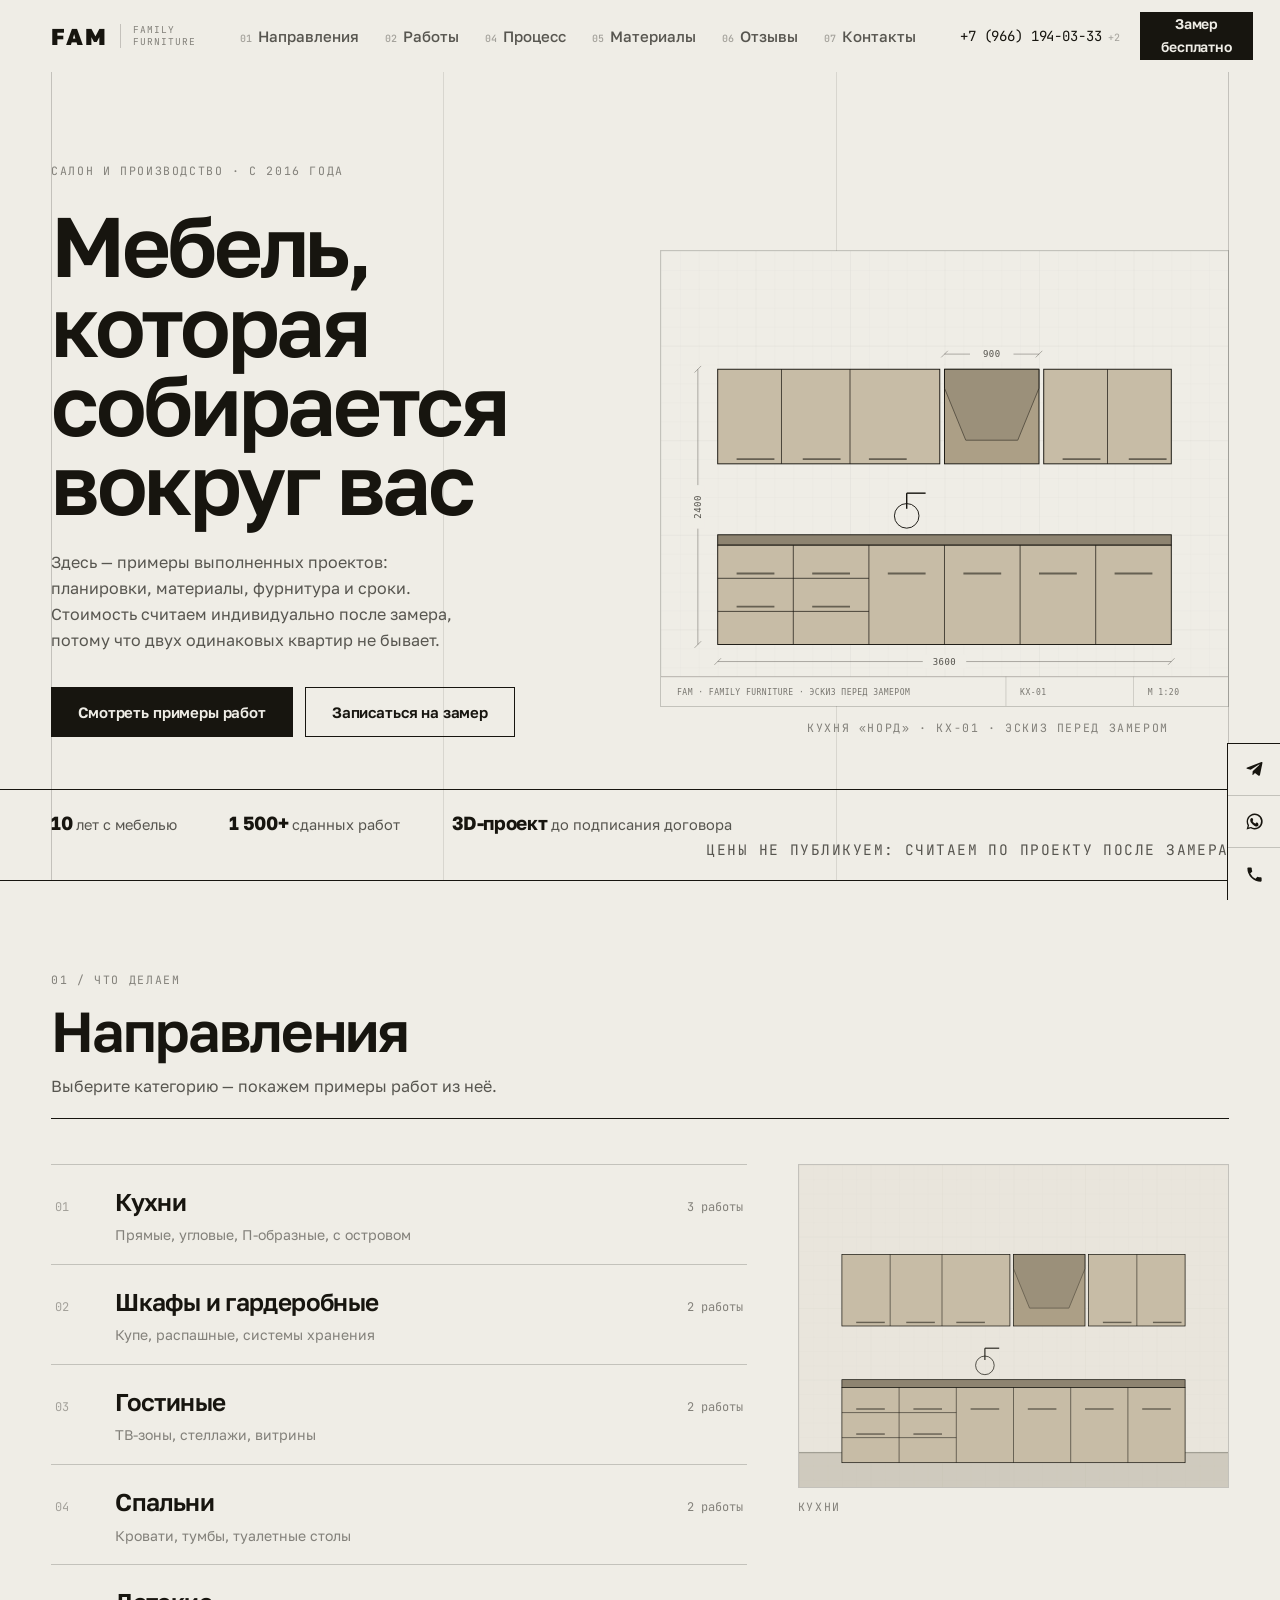
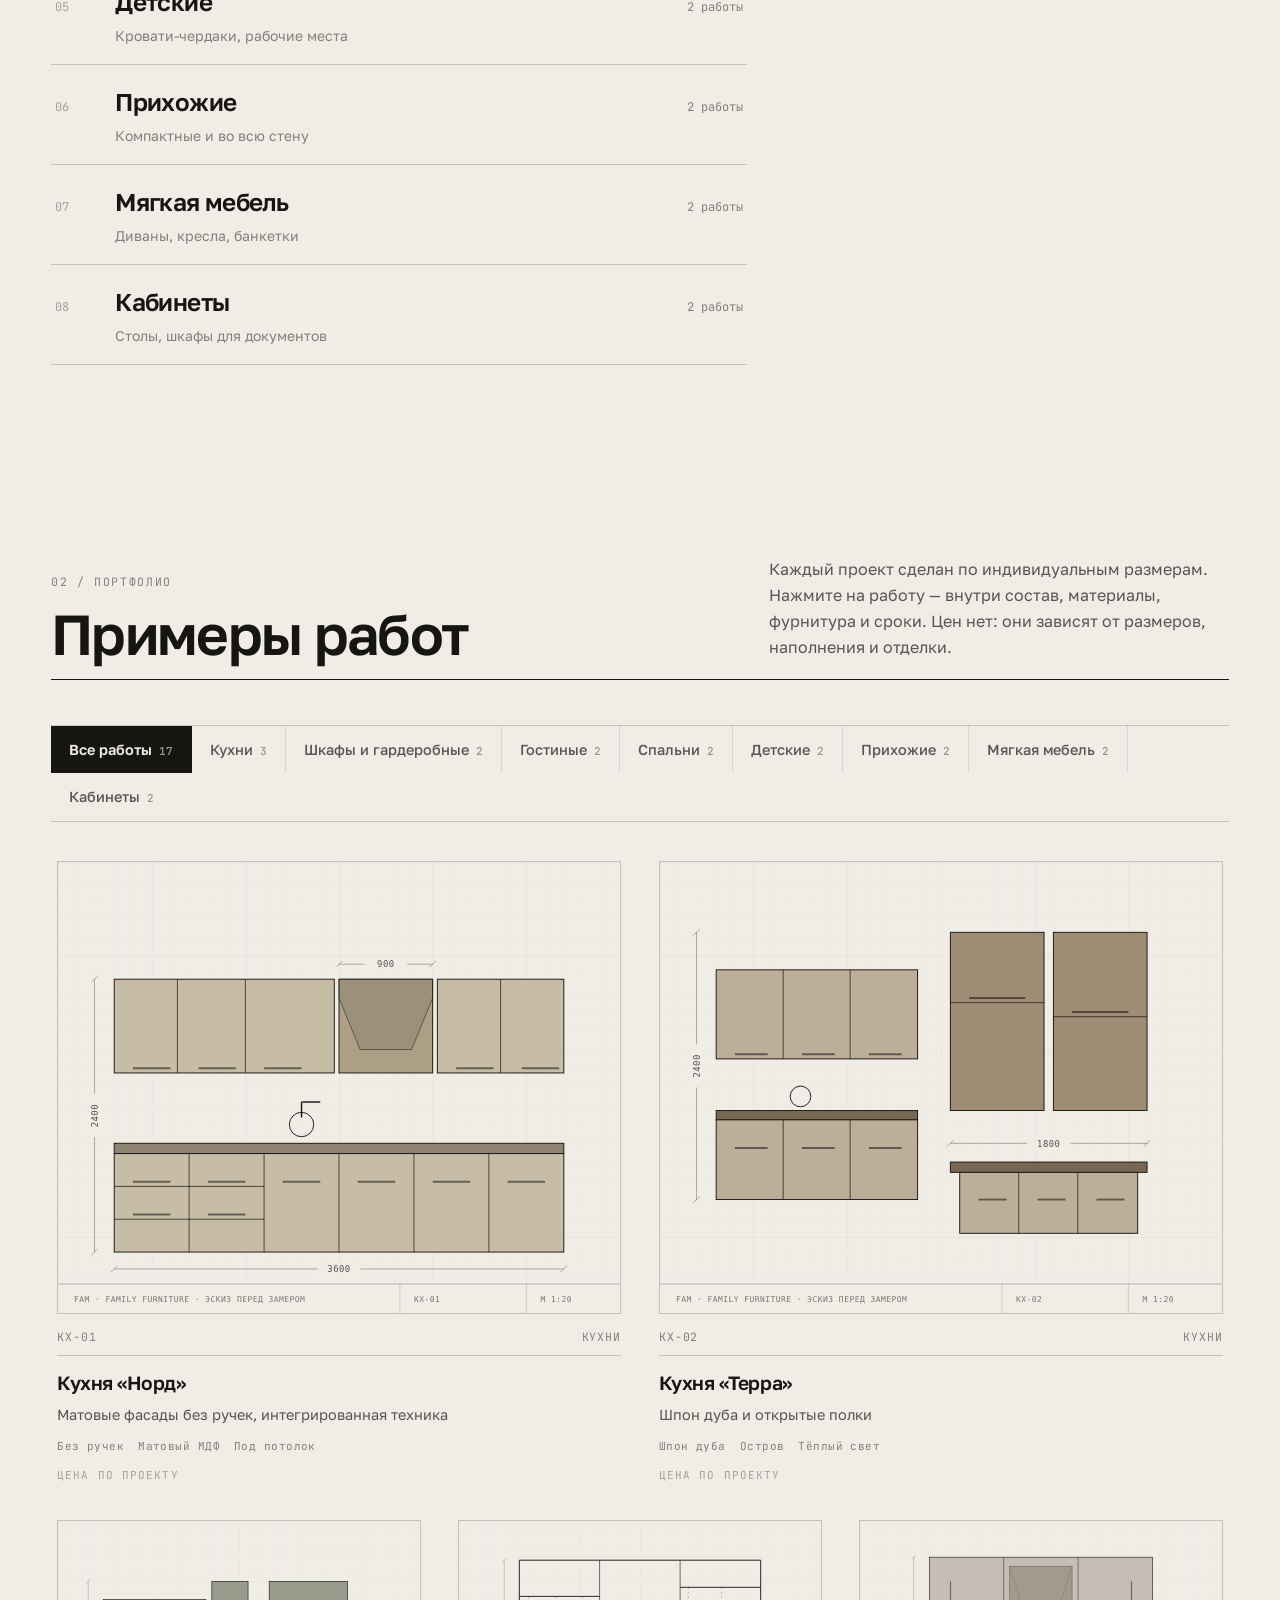
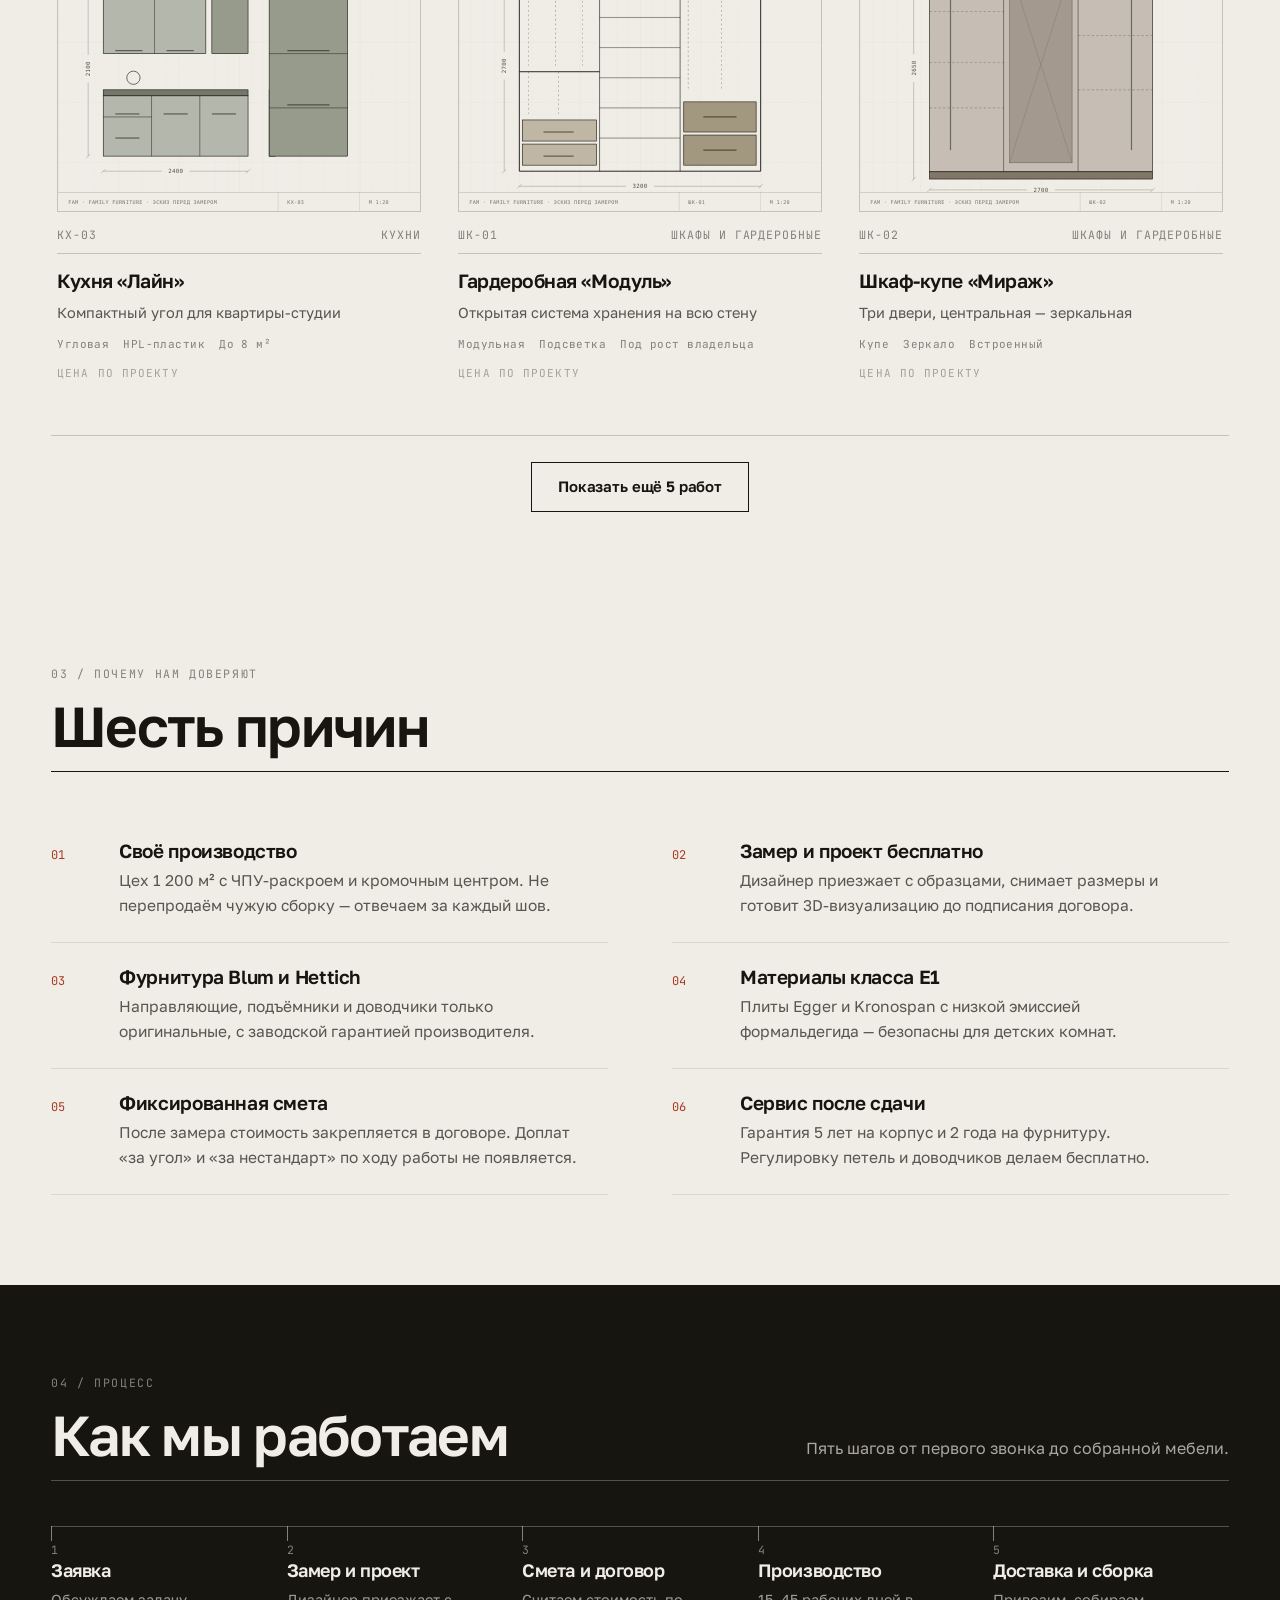
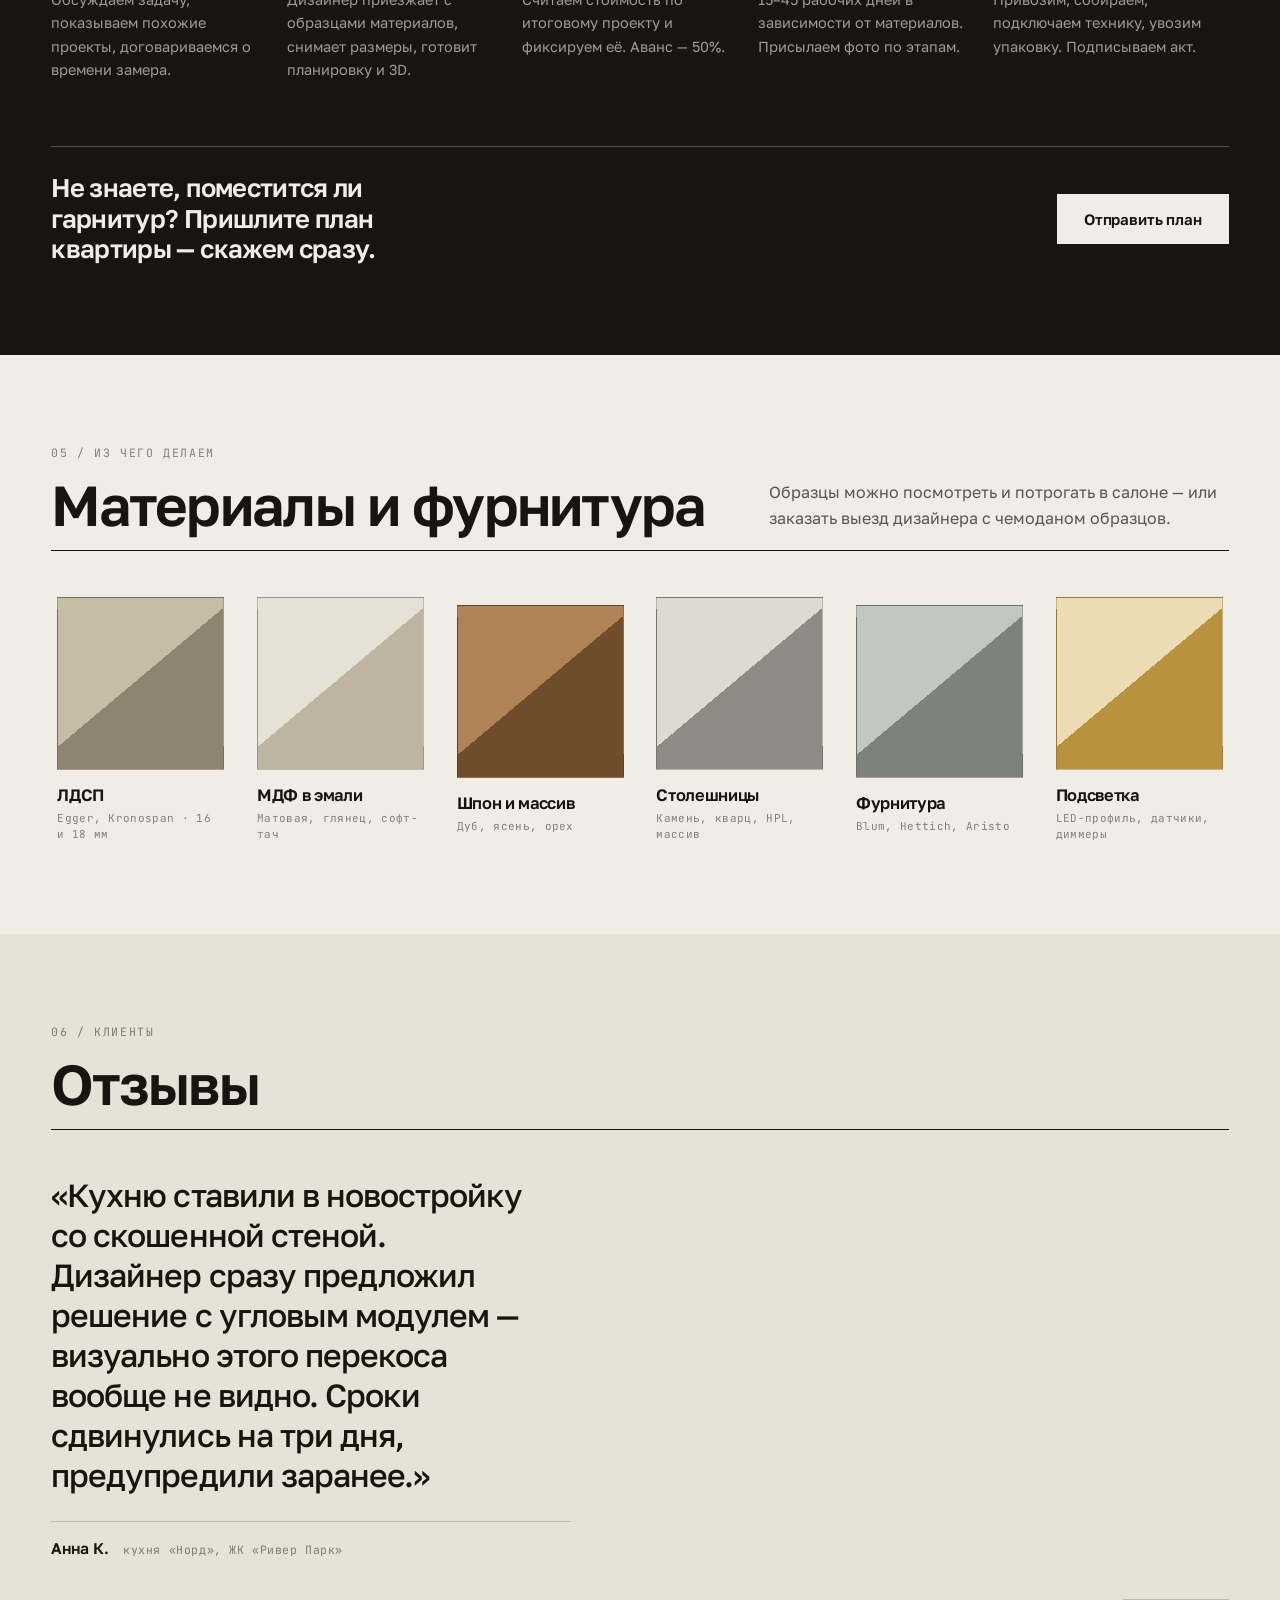
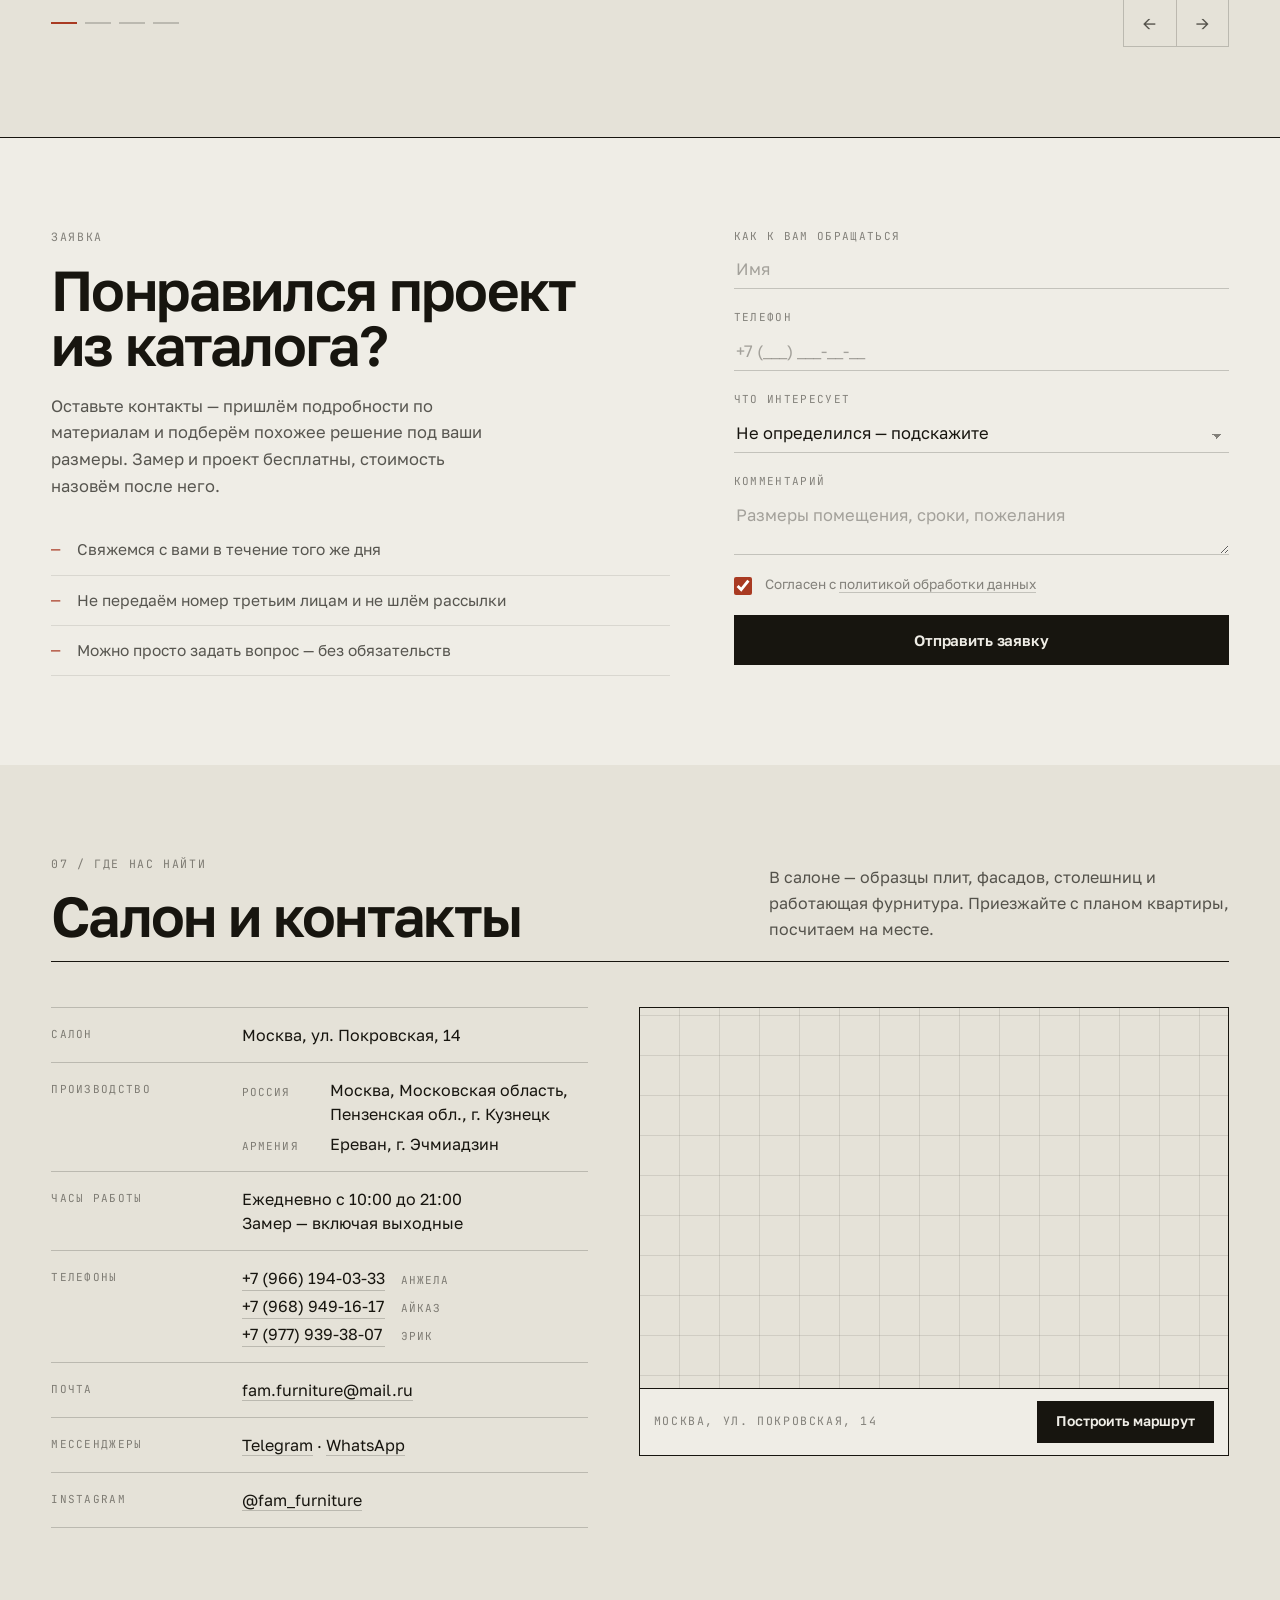
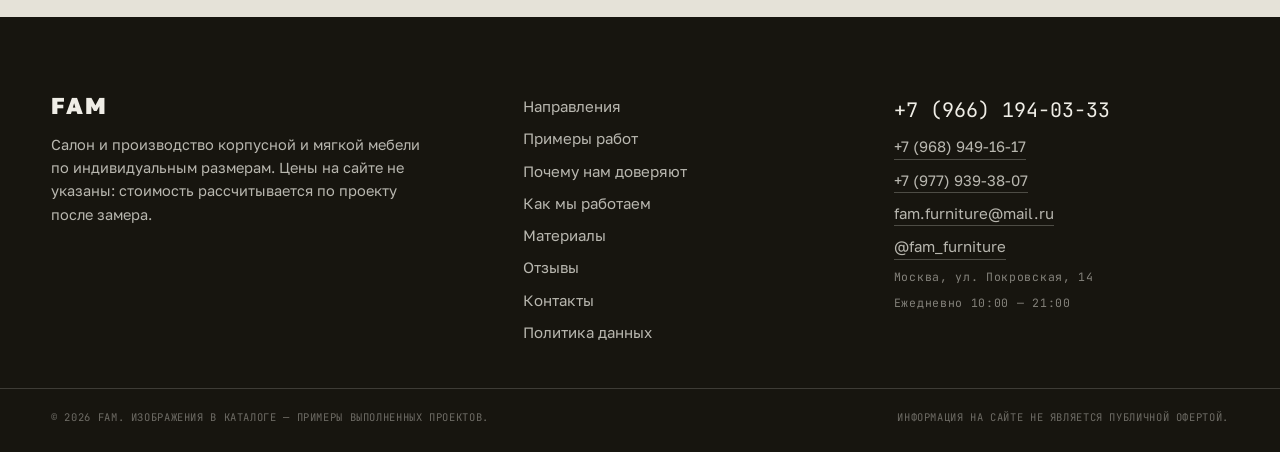
==== index.html @ ef329e76 "Срок обратной связи: в течение того же дня Co-Authored-By: Claude Opus 5 <noreply@anthropic.com>" ====
<!DOCTYPE html>
<html lang="ru">
<head>
<meta charset="utf-8">
<meta name="viewport" content="width=device-width, initial-scale=1">
<title>FAM — мебель на заказ. Примеры работ</title>
<meta name="description" content="Салон мебели на заказ FAM: кухни, гардеробные, гостиные, спальни, детские, мягкая мебель. Примеры выполненных работ, материалы и фурнитура. Бесплатный замер и расчёт.">
<meta name="theme-color" content="#17150F">
<meta property="og:title" content="FAM — мебель на заказ для семьи">
<meta property="og:description" content="Примеры работ, материалы, фурнитура. Замер и расчёт бесплатно.">
<meta property="og:type" content="website">
<link rel="icon" href="img/ui/favicon.svg" type="image/svg+xml">
<link rel="preconnect" href="https://fonts.googleapis.com">
<link rel="preconnect" href="https://fonts.gstatic.com" crossorigin>
<link href="https://fonts.googleapis.com/css2?family=Golos+Text:wght@400;500;600;700;800&family=JetBrains+Mono:wght@400;500&display=swap" rel="stylesheet">
<link rel="stylesheet" href="css/styles.css">
</head>
<body>

<a class="skip-link" href="#catalog">Перейти к каталогу</a>

<!-- ————— ШАПКА ————— -->
<header class="header" id="header">
  <div class="shell head">
    <a href="#top" class="logo" aria-label="FAM — на главную">
      <span class="logo__name">FAM</span>
      <span class="logo__sub">family<br>furniture</span>
    </a>

    <nav class="nav" aria-label="Основная навигация">
      <a href="#categories" class="nav__link"><i>01</i>Направления</a>
      <a href="#catalog" class="nav__link"><i>02</i>Работы</a>
      <a href="#how" class="nav__link"><i>04</i>Процесс</a>
      <a href="#materials" class="nav__link"><i>05</i>Материалы</a>
      <a href="#reviews" class="nav__link"><i>06</i>Отзывы</a>
      <a href="#contacts" class="nav__link"><i>07</i>Контакты</a>
    </nav>

    <div class="head__side">
      <div class="tels">
        <a class="head__tel" href="tel:+79661940333" aria-describedby="telsMore">+7 (966) 194-03-33<i aria-hidden="true">+2</i></a>
        <div class="tels__more" id="telsMore">
          <a href="tel:+79689491617">+7 (968) 949-16-17</a>
          <a href="tel:+79779393807">+7 (977) 939-38-07</a>
        </div>
      </div>
      <a class="btn btn--solid js-popup" href="#popup:order" data-form-topic="Заявка на бесплатный замер">Замер бесплатно</a>
    </div>

    <button class="burger" id="burger" aria-label="Открыть меню" aria-expanded="false" aria-controls="sidemenu">
      <span></span><span></span>
    </button>
  </div>
</header>

<!-- ————— БОКОВОЕ МЕНЮ ————— -->
<div class="sidemenu" id="sidemenu" hidden>
  <div class="sidemenu__backdrop" data-close-menu></div>
  <aside class="sidemenu__panel" role="dialog" aria-modal="true" aria-label="Меню">
    <div class="sidemenu__top">
      <span class="mono-label">Меню</span>
      <button class="sidemenu__close" data-close-menu aria-label="Закрыть меню">Закрыть ✕</button>
    </div>
    <nav class="sidemenu__nav">
      <a href="#categories"><i>01</i>Направления</a>
      <a href="#catalog"><i>02</i>Примеры работ</a>
      <a href="#why"><i>03</i>Почему нам доверяют</a>
      <a href="#how"><i>04</i>Как мы работаем</a>
      <a href="#materials"><i>05</i>Материалы</a>
      <a href="#reviews"><i>06</i>Отзывы</a>
      <a href="#contacts"><i>07</i>Контакты</a>
    </nav>
    <div class="sidemenu__foot">
      <a class="btn btn--solid btn--block js-popup" href="#popup:order" data-form-topic="Заявка на бесплатный замер">Замер бесплатно</a>
      <a class="sidemenu__tel" href="tel:+79661940333">+7 (966) 194-03-33</a>
      <a class="sidemenu__tel sidemenu__tel--alt" href="tel:+79689491617">+7 (968) 949-16-17</a>
      <a class="sidemenu__tel sidemenu__tel--alt" href="tel:+79779393807">+7 (977) 939-38-07</a>
      <span class="mono-label">Ежедневно 10:00 — 21:00</span>
    </div>
  </aside>
</div>

<main id="top">

<!-- ————— ГЛАВНЫЙ ЭКРАН ————— -->
<section class="hero">
  <div class="hero__rules" aria-hidden="true"><i></i><i></i><i></i><i></i></div>
  <div class="shell hero__in">
    <div class="hero__text">
      <p class="mono-label hero__label">Салон и производство · с 2016 года</p>
      <h1 class="hero__title">Мебель,<br>которая собирается<br>вокруг вас</h1>
      <p class="hero__lead">Здесь — примеры выполненных проектов: планировки, материалы, фурнитура и сроки. Стоимость считаем индивидуально после замера, потому что двух одинаковых квартир не бывает.</p>
      <div class="hero__cta">
        <a href="#catalog" class="btn btn--solid">Смотреть примеры работ</a>
        <a href="#popup:order" class="btn btn--line js-popup" data-form-topic="Заявка на бесплатный замер">Записаться на замер</a>
      </div>
    </div>
    <figure class="hero__sheet">
      <img src="img/catalog/kuhnya-nord-1.svg" alt="Эскиз кухни на заказ с размерами" width="1200" height="962">
      <figcaption class="mono-label">Кухня «Норд» · КХ-01 · эскиз перед замером</figcaption>
    </figure>
  </div>
  <div class="hero__strip">
    <div class="shell hero__facts">
      <span><b>10</b> лет с мебелью</span>
      <span><b>1 500+</b> сданных работ</span>
      <span><b>3D-проект</b> до подписания договора</span>
      <span class="hero__facts-note">Цены не публикуем: считаем по проекту после замера</span>
    </div>
  </div>
</section>

<!-- ————— 01 НАПРАВЛЕНИЯ ————— -->
<section class="section" id="categories">
  <div class="shell">
    <header class="head-line">
      <span class="mono-label">01 / Что делаем</span>
      <h2 class="h2">Направления</h2>
      <p class="head-line__note">Выберите категорию — покажем примеры работ из неё.</p>
    </header>
    <div class="dirs">
      <ol class="dirs__list" id="catsGrid"></ol>
      <div class="dirs__preview" aria-hidden="true">
        <img id="dirsPreview" src="img/catalog/cat-kitchen.svg" alt="" width="1200" height="900">
        <span class="mono-label" id="dirsPreviewCap">Кухни</span>
      </div>
    </div>
  </div>
</section>

<!-- ————— 02 КАТАЛОГ ————— -->
<section class="section section--pad" id="catalog">
  <div class="shell">
    <header class="head-line head-line--split">
      <div>
        <span class="mono-label">02 / Портфолио</span>
        <h2 class="h2">Примеры работ</h2>
      </div>
      <p class="head-line__note head-line__note--wide">Каждый проект сделан по индивидуальным размерам. Нажмите на работу — внутри состав, материалы, фурнитура и сроки. Цен нет: они зависят от размеров, наполнения и отделки.</p>
    </header>

    <div class="filters" id="filters" role="tablist" aria-label="Фильтр по категориям"></div>

    <div class="works" id="grid" aria-live="polite"></div>

    <p class="works__empty" id="gridEmpty" hidden>В этой категории пока нет примеров. Напишите нам — покажем проекты из архива.</p>

    <div class="works__more">
      <button class="btn btn--line" id="moreBtn" type="button">Показать ещё</button>
    </div>
  </div>
</section>

<!-- ————— 03 ПОЧЕМУ ————— -->
<section class="section" id="why">
  <div class="shell">
    <header class="head-line">
      <span class="mono-label">03 / Почему нам доверяют</span>
      <h2 class="h2">Шесть причин</h2>
    </header>
    <div class="reasons">
      <article class="reason">
        <span class="reason__n">01</span>
        <h3>Своё производство</h3>
        <p>Цех 1 200 м² с ЧПУ-раскроем и кромочным центром. Не перепродаём чужую сборку — отвечаем за каждый шов.</p>
      </article>
      <article class="reason">
        <span class="reason__n">02</span>
        <h3>Замер и проект бесплатно</h3>
        <p>Дизайнер приезжает с образцами, снимает размеры и готовит 3D-визуализацию до подписания договора.</p>
      </article>
      <article class="reason">
        <span class="reason__n">03</span>
        <h3>Фурнитура Blum и Hettich</h3>
        <p>Направляющие, подъёмники и доводчики только оригинальные, с заводской гарантией производителя.</p>
      </article>
      <article class="reason">
        <span class="reason__n">04</span>
        <h3>Материалы класса E1</h3>
        <p>Плиты Egger и Kronospan с низкой эмиссией формальдегида — безопасны для детских комнат.</p>
      </article>
      <article class="reason">
        <span class="reason__n">05</span>
        <h3>Фиксированная смета</h3>
        <p>После замера стоимость закрепляется в договоре. Доплат «за угол» и «за нестандарт» по ходу работы не появляется.</p>
      </article>
      <article class="reason">
        <span class="reason__n">06</span>
        <h3>Сервис после сдачи</h3>
        <p>Гарантия 5 лет на корпус и 2 года на фурнитуру. Регулировку петель и доводчиков делаем бесплатно.</p>
      </article>
    </div>
  </div>
</section>

<!-- ————— 04 ПРОЦЕСС ————— -->
<section class="section section--dark" id="how">
  <div class="shell">
    <header class="head-line head-line--split">
      <div>
        <span class="mono-label">04 / Процесс</span>
        <h2 class="h2">Как мы работаем</h2>
      </div>
      <p class="head-line__note head-line__note--wide">Пять шагов от первого звонка до собранной мебели.</p>
    </header>
    <ol class="steps">
      <li class="step"><span class="step__n">1</span><h3>Заявка</h3><p>Обсуждаем задачу, показываем похожие проекты, договариваемся о времени замера.</p></li>
      <li class="step"><span class="step__n">2</span><h3>Замер и проект</h3><p>Дизайнер приезжает с образцами материалов, снимает размеры, готовит планировку и 3D.</p></li>
      <li class="step"><span class="step__n">3</span><h3>Смета и договор</h3><p>Считаем стоимость по итоговому проекту и фиксируем её. Аванс — 50%.</p></li>
      <li class="step"><span class="step__n">4</span><h3>Производство</h3><p>15–45 рабочих дней в зависимости от материалов. Присылаем фото по этапам.</p></li>
      <li class="step"><span class="step__n">5</span><h3>Доставка и сборка</h3><p>Привозим, собираем, подключаем технику, увозим упаковку. Подписываем акт.</p></li>
    </ol>
    <div class="plan-cta">
      <p>Не знаете, поместится ли гарнитур? Пришлите план квартиры — скажем сразу.</p>
      <a class="btn btn--invert js-popup" href="#popup:plan" data-form-topic="Оценка по плану квартиры">Отправить план</a>
    </div>
  </div>
</section>

<!-- ————— 05 МАТЕРИАЛЫ ————— -->
<section class="section" id="materials">
  <div class="shell">
    <header class="head-line head-line--split">
      <div>
        <span class="mono-label">05 / Из чего делаем</span>
        <h2 class="h2">Материалы и фурнитура</h2>
      </div>
      <p class="head-line__note head-line__note--wide">Образцы можно посмотреть и потрогать в салоне — или заказать выезд дизайнера с чемоданом образцов.</p>
    </header>
    <div class="swatches">
      <button class="swatch js-popup" data-popup="popup:mat-ldsp" type="button">
        <span class="swatch__chip" style="--c1:#C7BCA6;--c2:#8E8471"></span>
        <span class="swatch__name">ЛДСП</span>
        <span class="swatch__note">Egger, Kronospan · 16 и 18 мм</span>
      </button>
      <button class="swatch js-popup" data-popup="popup:mat-mdf" type="button">
        <span class="swatch__chip" style="--c1:#E6E1D5;--c2:#BDB4A2"></span>
        <span class="swatch__name">МДФ в эмали</span>
        <span class="swatch__note">Матовая, глянец, софт-тач</span>
      </button>
      <button class="swatch js-popup" data-popup="popup:mat-shpon" type="button">
        <span class="swatch__chip" style="--c1:#B08356;--c2:#6E4C2C"></span>
        <span class="swatch__name">Шпон и массив</span>
        <span class="swatch__note">Дуб, ясень, орех</span>
      </button>
      <button class="swatch js-popup" data-popup="popup:mat-stone" type="button">
        <span class="swatch__chip" style="--c1:#DEDAD2;--c2:#8F8B84"></span>
        <span class="swatch__name">Столешницы</span>
        <span class="swatch__note">Камень, кварц, HPL, массив</span>
      </button>
      <button class="swatch js-popup" data-popup="popup:mat-blum" type="button">
        <span class="swatch__chip" style="--c1:#C3C7C4;--c2:#7C837E"></span>
        <span class="swatch__name">Фурнитура</span>
        <span class="swatch__note">Blum, Hettich, Aristo</span>
      </button>
      <button class="swatch js-popup" data-popup="popup:mat-light" type="button">
        <span class="swatch__chip" style="--c1:#EBDCB4;--c2:#B9923F"></span>
        <span class="swatch__name">Подсветка</span>
        <span class="swatch__note">LED-профиль, датчики, диммеры</span>
      </button>
    </div>
  </div>
</section>

<!-- ————— 06 ОТЗЫВЫ ————— -->
<section class="section section--tint" id="reviews">
  <div class="shell">
    <header class="head-line">
      <span class="mono-label">06 / Клиенты</span>
      <h2 class="h2">Отзывы</h2>
    </header>
    <div class="slider" id="reviewsSlider">
      <div class="slider__viewport">
        <div class="slider__track" id="reviewsTrack">
          <article class="review"><p>«Кухню ставили в новостройку со скошенной стеной. Дизайнер сразу предложил решение с угловым модулем — визуально этого перекоса вообще не видно. Сроки сдвинулись на три дня, предупредили заранее.»</p><footer><b>Анна К.</b><span>кухня «Норд», ЖК «Ривер Парк»</span></footer></article>
          <article class="review"><p>«Заказывали гардеробную и прихожую. Понравилось, что не было навязывания: попросили уложиться в бюджет — переиграли наполнение, а не качество плиты. Через год ящики ходят как в первый день.»</p><footer><b>Дмитрий и Ольга</b><span>гардеробная + прихожая</span></footer></article>
          <article class="review"><p>«Детскую делали для двоих. Отдельно отмечу скруглённые кромки и ограничители на ящиках — младший уже проверил их на прочность. Сборщики застелили пол и всё убрали за собой.»</p><footer><b>Марина С.</b><span>детская «Хома»</span></footer></article>
          <article class="review"><p>«Приятно, что цену назвали только после замера и больше не меняли. В смете было расписано всё до петли, сравнивал с другими — вопросов не осталось.»</p><footer><b>Игорь В.</b><span>кабинет «Ректор»</span></footer></article>
        </div>
      </div>
      <div class="slider__ctrl">
        <div class="slider__dots" id="reviewsDots"></div>
        <div class="slider__arrows">
          <button class="slider__btn" data-slide="prev" aria-label="Предыдущий отзыв">←</button>
          <button class="slider__btn" data-slide="next" aria-label="Следующий отзыв">→</button>
        </div>
      </div>
    </div>
  </div>
</section>

<!-- ————— ЗАЯВКА ————— -->
<section class="section request" id="request">
  <div class="shell request__in">
    <div class="request__text">
      <span class="mono-label">Заявка</span>
      <h2 class="h2">Понравился проект<br>из каталога?</h2>
      <p class="request__lead">Оставьте контакты — пришлём подробности по материалам и подберём похожее решение под ваши размеры. Замер и проект бесплатны, стоимость назовём после него.</p>
      <ul class="request__list">
        <li><i>—</i>Свяжемся с вами в течение того же дня</li>
        <li><i>—</i>Не передаём номер третьим лицам и не шлём рассылки</li>
        <li><i>—</i>Можно просто задать вопрос — без обязательств</li>
      </ul>
    </div>
    <form class="form" id="mainForm" novalidate data-form-topic="Заявка с главной страницы">
      <div class="field">
        <label for="f-name">Как к вам обращаться</label>
        <input id="f-name" name="name" type="text" autocomplete="name" placeholder="Имя" required>
        <span class="field__err" data-err></span>
      </div>
      <div class="field">
        <label for="f-phone">Телефон</label>
        <input id="f-phone" name="phone" type="tel" inputmode="tel" autocomplete="tel" placeholder="+7 (___) ___-__-__" required>
        <span class="field__err" data-err></span>
      </div>
      <div class="field">
        <label for="f-cat">Что интересует</label>
        <select id="f-cat" name="category"></select>
      </div>
      <div class="field">
        <label for="f-note">Комментарий</label>
        <textarea id="f-note" name="note" rows="2" placeholder="Размеры помещения, сроки, пожелания"></textarea>
      </div>
      <label class="check">
        <input type="checkbox" name="agree" required checked>
        <span>Согласен с <a href="#popup:privacy" class="js-popup">политикой обработки данных</a></span>
      </label>
      <button class="btn btn--solid btn--block" type="submit">Отправить заявку</button>
    </form>
  </div>
</section>

<!-- ————— 07 КОНТАКТЫ ————— -->
<section class="section section--tint" id="contacts">
  <div class="shell">
    <header class="head-line head-line--split">
      <div>
        <span class="mono-label">07 / Где нас найти</span>
        <h2 class="h2">Салон и контакты</h2>
      </div>
      <p class="head-line__note head-line__note--wide">В салоне — образцы плит, фасадов, столешниц и работающая фурнитура. Приезжайте с планом квартиры, посчитаем на месте.</p>
    </header>
    <div class="contacts">
      <dl class="contacts__data">
        <div><dt>Салон</dt><dd>Москва, ул. Покровская, 14</dd></div>
        <div><dt>Производство</dt><dd class="prod-list">
          <span><i>Россия</i>Москва, Московская область, Пензенская обл., г. Кузнецк</span>
          <span><i>Армения</i>Ереван, г. Эчмиадзин</span>
        </dd></div>
        <div><dt>Часы работы</dt><dd>Ежедневно с 10:00 до 21:00<br>Замер — включая выходные</dd></div>
        <div><dt>Телефоны</dt><dd class="tel-list">
          <span><a class="ln" href="tel:+79661940333">+7 (966) 194-03-33</a><i>Анжела</i></span>
          <span><a class="ln" href="tel:+79689491617">+7 (968) 949-16-17</a><i>Айказ</i></span>
          <span><a class="ln" href="tel:+79779393807">+7 (977) 939-38-07</a><i>Эрик</i></span>
        </dd></div>
        <div><dt>Почта</dt><dd><a class="ln" href="mailto:fam.furniture@mail.ru">fam.furniture@mail.ru</a></dd></div>
        <div><dt>Мессенджеры</dt><dd><a class="ln" href="https://t.me/family_furnituremsk" target="_blank" rel="noopener">Telegram</a> · <a class="ln" href="https://wa.me/79779393807" target="_blank" rel="noopener">WhatsApp</a></dd></div>
        <div><dt>Instagram</dt><dd><a class="ln" href="https://instagram.com/fam_furniture" target="_blank" rel="noopener">@fam_furniture</a></dd></div>
      </dl>
      <div class="contacts__map" id="map">
        <iframe class="map-frame" src="https://yandex.ru/map-widget/v1/?text=%D0%9C%D0%BE%D1%81%D0%BA%D0%B2%D0%B0%2C%20%D0%9F%D0%BE%D0%BA%D1%80%D0%BE%D0%B2%D1%81%D0%BA%D0%B0%D1%8F%20%D1%83%D0%BB%D0%B8%D1%86%D0%B0%2C%2014&amp;z=16" title="Салон FAM на Яндекс Картах: Москва, ул. Покровская, 14" loading="lazy" allowfullscreen referrerpolicy="no-referrer-when-downgrade"></iframe>
        <div class="map-bar">
          <span class="mono-label">Москва, ул. Покровская, 14</span>
          <a class="btn btn--solid" href="https://yandex.ru/maps/?rtext=~%D0%9C%D0%BE%D1%81%D0%BA%D0%B2%D0%B0%2C%20%D0%9F%D0%BE%D0%BA%D1%80%D0%BE%D0%B2%D1%81%D0%BA%D0%B0%D1%8F%20%D1%83%D0%BB%D0%B8%D1%86%D0%B0%2C%2014&amp;rtt=auto" target="_blank" rel="noopener">Построить маршрут</a>
        </div>
      </div>
    </div>
  </div>
</section>

</main>

<!-- ————— ПОДВАЛ ————— -->
<footer class="footer">
  <div class="shell footer__in">
    <div class="footer__brand">
      <span class="logo__name">FAM</span>
      <p>Салон и производство корпусной и мягкой мебели по индивидуальным размерам. Цены на сайте не указаны: стоимость рассчитывается по проекту после замера.</p>
    </div>
    <nav class="footer__nav" aria-label="Навигация в подвале">
      <a href="#categories">Направления</a>
      <a href="#catalog">Примеры работ</a>
      <a href="#why">Почему нам доверяют</a>
      <a href="#how">Как мы работаем</a>
      <a href="#materials">Материалы</a>
      <a href="#reviews">Отзывы</a>
      <a href="#contacts">Контакты</a>
      <a href="#popup:privacy" class="js-popup">Политика данных</a>
    </nav>
    <div class="footer__contact">
      <a class="footer__tel" href="tel:+79661940333">+7 (966) 194-03-33</a>
      <a class="ln" href="tel:+79689491617">+7 (968) 949-16-17</a>
      <a class="ln" href="tel:+79779393807">+7 (977) 939-38-07</a>
      <a class="ln" href="mailto:fam.furniture@mail.ru">fam.furniture@mail.ru</a>
      <a class="ln" href="https://instagram.com/fam_furniture" target="_blank" rel="noopener">@fam_furniture</a>
      <span>Москва, ул. Покровская, 14</span>
      <span>Ежедневно 10:00 — 21:00</span>
    </div>
  </div>
  <div class="shell footer__bottom">
    <span>© <span id="year"></span> FAM. Изображения в каталоге — примеры выполненных проектов.</span>
    <span>Информация на сайте не является публичной офертой.</span>
  </div>
</footer>

<!-- ————— БЫСТРАЯ СВЯЗЬ ————— -->
<div class="quick">
  <a class="quick__btn quick__btn--tg" href="https://t.me/family_furnituremsk" target="_blank" rel="noopener" aria-label="Написать в Telegram">
    <svg viewBox="0 0 24 24" width="19" height="19" aria-hidden="true"><path fill="currentColor" d="M21.9 4.3 18.9 19c-.2 1-.8 1.2-1.7.8l-4.6-3.4-2.2 2.1c-.3.3-.5.5-1 .5l.3-4.7L18.3 6c.4-.3-.1-.5-.6-.2L7.2 12.4l-4.6-1.4c-1-.3-1-1 .2-1.5l18-6.9c.8-.3 1.5.2 1.1 1.7z"/></svg>
  </a>
  <a class="quick__btn quick__btn--wa" href="https://wa.me/79779393807" target="_blank" rel="noopener" aria-label="Написать в WhatsApp">
    <svg viewBox="0 0 24 24" width="19" height="19" aria-hidden="true"><path fill="currentColor" d="M12 2a10 10 0 0 0-8.6 15L2 22l5.2-1.4A10 10 0 1 0 12 2Zm0 18.2a8.2 8.2 0 0 1-4.2-1.2l-.3-.2-3.1.8.8-3-.2-.3A8.2 8.2 0 1 1 12 20.2Zm4.6-6.1c-.3-.1-1.5-.7-1.7-.8s-.4-.1-.6.1-.7.8-.8 1-.3.2-.5.1a6.7 6.7 0 0 1-3.3-2.9c-.2-.4.2-.4.6-1.2.1-.2 0-.4 0-.5s-.6-1.4-.8-1.9-.5-.4-.6-.4h-.5a1 1 0 0 0-.7.3A2.9 2.9 0 0 0 6.7 11a5.1 5.1 0 0 0 1.1 2.7 11.6 11.6 0 0 0 4.4 3.9c1.6.6 2.2.7 3 .6a2.6 2.6 0 0 0 1.7-1.2 2.1 2.1 0 0 0 .1-1.2c0-.1-.2-.2-.4-.3Z"/></svg>
  </a>
  <button class="quick__btn quick__btn--call js-popup" data-popup="popup:order" data-form-topic="Обратный звонок" aria-label="Заказать звонок">
    <svg viewBox="0 0 24 24" width="19" height="19" aria-hidden="true"><path fill="currentColor" d="M6.6 10.8a15.1 15.1 0 0 0 6.6 6.6l2.2-2.2c.3-.3.7-.4 1-.2 1.2.4 2.4.6 3.6.6.6 0 1 .4 1 1V20c0 .6-.4 1-1 1A17 17 0 0 1 3 4c0-.6.4-1 1-1h3.5c.6 0 1 .4 1 1 0 1.3.2 2.5.6 3.6.1.4 0 .8-.2 1l-2.3 2.2Z"/></svg>
  </button>
</div>

<!-- ————— ПОПАПЫ ————— -->
<div class="popups" id="popups">

  <div class="popup" id="popup-product" data-popup-id="product" hidden>
    <div class="popup__backdrop" data-close></div>
    <div class="popup__win popup__win--wide" role="dialog" aria-modal="true" aria-labelledby="pp-title">
      <button class="popup__close" data-close aria-label="Закрыть">Закрыть ✕</button>
      <div class="product" id="productBody"></div>
    </div>
  </div>

  <div class="popup" id="popup-order" data-popup-id="order" hidden>
    <div class="popup__backdrop" data-close></div>
    <div class="popup__win" role="dialog" aria-modal="true" aria-labelledby="order-title">
      <button class="popup__close" data-close aria-label="Закрыть">Закрыть ✕</button>
      <span class="mono-label">Бесплатно и без обязательств</span>
      <h2 class="popup__title" id="order-title">Записаться на замер</h2>
      <p class="popup__lead">Дизайнер приедет с образцами материалов, снимет размеры и подготовит проект. Стоимость назовём после замера.</p>
      <form class="form" id="orderForm" novalidate data-form-topic="Заявка на бесплатный замер">
        <div class="field">
          <label for="o-name">Имя</label>
          <input id="o-name" name="name" type="text" autocomplete="name" placeholder="Имя" required>
          <span class="field__err" data-err></span>
        </div>
        <div class="field">
          <label for="o-phone">Телефон</label>
          <input id="o-phone" name="phone" type="tel" inputmode="tel" autocomplete="tel" placeholder="+7 (___) ___-__-__" required>
          <span class="field__err" data-err></span>
        </div>
        <div class="field">
          <label for="o-cat">Что интересует</label>
          <select id="o-cat" name="category"></select>
        </div>
        <div class="field">
          <label for="o-note">Комментарий</label>
          <textarea id="o-note" name="note" rows="2" placeholder="Адрес, удобное время, пожелания"></textarea>
        </div>
        <label class="check">
          <input type="checkbox" name="agree" required checked>
          <span>Согласен с <a href="#popup:privacy" class="js-popup">политикой обработки данных</a></span>
        </label>
        <button class="btn btn--solid btn--block" type="submit">Отправить</button>
      </form>
    </div>
  </div>

  <div class="popup" id="popup-plan" data-popup-id="plan" hidden>
    <div class="popup__backdrop" data-close></div>
    <div class="popup__win" role="dialog" aria-modal="true" aria-labelledby="plan-title">
      <button class="popup__close" data-close aria-label="Закрыть">Закрыть ✕</button>
      <span class="mono-label">Предварительная оценка</span>
      <h2 class="popup__title" id="plan-title">Пришлите план квартиры</h2>
      <p class="popup__lead">Достаточно фото плана или БТИ. Скажем, что помещается, предложим компоновку и подберём похожие проекты из каталога.</p>
      <form class="form" id="planForm" novalidate data-form-topic="Оценка по плану квартиры">
        <div class="field">
          <label for="p-name">Имя</label>
          <input id="p-name" name="name" type="text" placeholder="Имя" required>
          <span class="field__err" data-err></span>
        </div>
        <div class="field">
          <label for="p-phone">Телефон или мессенджер</label>
          <input id="p-phone" name="phone" type="tel" inputmode="tel" placeholder="+7 (___) ___-__-__" required>
          <span class="field__err" data-err></span>
        </div>
        <div class="field">
          <label for="p-file">План помещения</label>
          <input id="p-file" name="plan" type="file" accept="image/*,.pdf">
        </div>
        <label class="check">
          <input type="checkbox" name="agree" required checked>
          <span>Согласен с <a href="#popup:privacy" class="js-popup">политикой обработки данных</a></span>
        </label>
        <button class="btn btn--solid btn--block" type="submit">Отправить план</button>
      </form>
    </div>
  </div>

  <div class="popup" id="popup-thanks" data-popup-id="thanks" hidden>
    <div class="popup__backdrop" data-close></div>
    <div class="popup__win popup__win--narrow" role="dialog" aria-modal="true" aria-labelledby="thanks-title">
      <button class="popup__close" data-close aria-label="Закрыть">Закрыть ✕</button>
      <span class="mono-label">Заявка №<span id="thanksNo">—</span></span>
      <h2 class="popup__title" id="thanks-title">Принято</h2>
      <p class="popup__lead" id="thanksText">Спасибо! Свяжемся с вами в течение того же дня.</p>
      <div class="popup__row">
        <a class="btn btn--line" href="https://t.me/family_furnituremsk" target="_blank" rel="noopener">Написать в Telegram</a>
        <a class="btn btn--line" href="#catalog" data-close>Вернуться к каталогу</a>
      </div>
    </div>
  </div>

  <div class="popup" id="popup-infoblock" data-popup-id="infoblock" hidden>
    <div class="popup__backdrop" data-close></div>
    <div class="popup__win" role="dialog" aria-modal="true" aria-labelledby="info-title">
      <button class="popup__close" data-close aria-label="Закрыть">Закрыть ✕</button>
      <span class="mono-label">Коротко о нас</span>
      <h2 class="popup__title" id="info-title">FAM — мебель для семьи</h2>
      <p class="popup__lead">Салон в Москве и собственное производство. Делаем корпусную и мягкую мебель по индивидуальным размерам с 2016 года.</p>
      <dl class="popup__data">
        <div><dt>Салон</dt><dd>Москва, ул. Покровская, 14, ежедневно 10:00–21:00</dd></div>
        <div><dt>Телефоны</dt><dd><a class="ln" href="tel:+79661940333">+7 (966) 194-03-33</a><br><a class="ln" href="tel:+79689491617">+7 (968) 949-16-17</a><br><a class="ln" href="tel:+79779393807">+7 (977) 939-38-07</a></dd></div>
        <div><dt>Почта</dt><dd><a class="ln" href="mailto:fam.furniture@mail.ru">fam.furniture@mail.ru</a></dd></div>
        <div><dt>Мессенджеры</dt><dd><a class="ln" href="https://t.me/family_furnituremsk" target="_blank" rel="noopener">Telegram</a> · <a class="ln" href="https://wa.me/79779393807" target="_blank" rel="noopener">WhatsApp</a></dd></div>
        <div><dt>Instagram</dt><dd><a class="ln" href="https://instagram.com/fam_furniture" target="_blank" rel="noopener">@fam_furniture</a></dd></div>
      </dl>
      <div class="popup__row">
        <a class="btn btn--solid js-popup" href="#popup:order" data-form-topic="Заявка из инфоблока">Записаться на замер</a>
        <a class="btn btn--line" href="#catalog" data-close>Примеры работ</a>
      </div>
    </div>
  </div>

  <div class="popup" id="popup-privacy" data-popup-id="privacy" hidden>
    <div class="popup__backdrop" data-close></div>
    <div class="popup__win" role="dialog" aria-modal="true" aria-labelledby="priv-title">
      <button class="popup__close" data-close aria-label="Закрыть">Закрыть ✕</button>
      <h2 class="popup__title" id="priv-title">Политика обработки данных</h2>
      <div class="prose">
        <p>Отправляя форму, вы соглашаетесь на обработку указанных данных (имя, телефон, почта, комментарий) с целью ответа на обращение и подготовки коммерческого предложения.</p>
        <p>Данные не передаются третьим лицам, кроме случаев, предусмотренных законом, и не используются для рассылок без отдельного согласия. Отозвать согласие можно письмом на <a class="ln" href="mailto:fam.furniture@mail.ru">fam.furniture@mail.ru</a>.</p>
        <p><b>Замените этот текст на вашу редакцию политики.</b> Шаблон приведён для примера и не является юридическим документом.</p>
      </div>
    </div>
  </div>

  <div class="popup" id="popup-mat-ldsp" data-popup-id="mat-ldsp" hidden>
    <div class="popup__backdrop" data-close></div>
    <div class="popup__win" role="dialog" aria-modal="true"><button class="popup__close" data-close aria-label="Закрыть">Закрыть ✕</button>
      <span class="mono-label">Материал</span><h2 class="popup__title">ЛДСП</h2>
      <div class="prose"><p>Базовый материал корпуса: плиты Egger и Kronospan толщиной 16 и 18 мм, класс эмиссии E1. Более 200 декоров — от однотонных до текстур дерева с синхропорой.</p><p>Кромка ABS 0,4–2 мм в цвет плиты, на видимых торцах — 2 мм со скруглением. Влагостойкая база — для кухонь и ванных.</p></div>
      <a class="btn btn--solid js-popup" href="#popup:order" data-form-topic="Вопрос по ЛДСП">Посмотреть образцы</a>
    </div>
  </div>
  <div class="popup" id="popup-mat-mdf" data-popup-id="mat-mdf" hidden>
    <div class="popup__backdrop" data-close></div>
    <div class="popup__win" role="dialog" aria-modal="true"><button class="popup__close" data-close aria-label="Закрыть">Закрыть ✕</button>
      <span class="mono-label">Материал</span><h2 class="popup__title">МДФ в эмали</h2>
      <div class="prose"><p>Фасады из МДФ с покраской в эмаль: матовая, глянцевая и софт-тач. Цвет — по вееру RAL или NCS, можно попасть в оттенок стен или текстиля.</p><p>Возможна фрезеровка: филёнка, рейка, скрытые ручки-профили. Покраска в камере с сушкой — без подтёков и «шагрени».</p></div>
      <a class="btn btn--solid js-popup" href="#popup:order" data-form-topic="Вопрос по МДФ в эмали">Подобрать цвет</a>
    </div>
  </div>
  <div class="popup" id="popup-mat-shpon" data-popup-id="mat-shpon" hidden>
    <div class="popup__backdrop" data-close></div>
    <div class="popup__win" role="dialog" aria-modal="true"><button class="popup__close" data-close aria-label="Закрыть">Закрыть ✕</button>
      <span class="mono-label">Материал</span><h2 class="popup__title">Шпон и массив</h2>
      <div class="prose"><p>Натуральный шпон дуба, ясеня и ореха с подбором рисунка по всему фронту — текстура продолжается с фасада на фасад. Покрытие: матовый лак или масло-воск Osmo.</p><p>Массив используем для столешниц, изголовий и каркасов. Древесина проходит камерную сушку до влажности 8–10%.</p></div>
      <a class="btn btn--solid js-popup" href="#popup:order" data-form-topic="Вопрос по шпону и массиву">Показать породы</a>
    </div>
  </div>
  <div class="popup" id="popup-mat-stone" data-popup-id="mat-stone" hidden>
    <div class="popup__backdrop" data-close></div>
    <div class="popup__win" role="dialog" aria-modal="true"><button class="popup__close" data-close aria-label="Закрыть">Закрыть ✕</button>
      <span class="mono-label">Материал</span><h2 class="popup__title">Столешницы</h2>
      <div class="prose"><p>Искусственный камень (акрил) — бесшовные стыки и интегрированная мойка. Кварцевый агломерат — прочнее и не боится горячего. HPL-постформинг — бюджетно и практично. Массив — тепло и фактура.</p><p>Для кухонь делаем шаблон по месту после установки нижних модулей: столешница садится ровно даже на кривой стене.</p></div>
      <a class="btn btn--solid js-popup" href="#popup:order" data-form-topic="Вопрос по столешницам">Сравнить варианты</a>
    </div>
  </div>
  <div class="popup" id="popup-mat-blum" data-popup-id="mat-blum" hidden>
    <div class="popup__backdrop" data-close></div>
    <div class="popup__win" role="dialog" aria-modal="true"><button class="popup__close" data-close aria-label="Закрыть">Закрыть ✕</button>
      <span class="mono-label">Комплектующие</span><h2 class="popup__title">Фурнитура</h2>
      <div class="prose"><p>Blum: ящики Legrabox и Tandembox, подъёмники Aventos, петли Clip top с доводчиком. Hettich: InnoTech, скрытые направляющие. Aristo: системы шкафов-купе и гардеробных.</p><p>Ставим только оригинал с гарантией производителя. Механизмы открывания без ручек — Tip-On и push-to-open.</p></div>
      <a class="btn btn--solid js-popup" href="#popup:order" data-form-topic="Вопрос по фурнитуре">Попробовать в салоне</a>
    </div>
  </div>
  <div class="popup" id="popup-mat-light" data-popup-id="mat-light" hidden>
    <div class="popup__backdrop" data-close></div>
    <div class="popup__win" role="dialog" aria-modal="true"><button class="popup__close" data-close aria-label="Закрыть">Закрыть ✕</button>
      <span class="mono-label">Комплектующие</span><h2 class="popup__title">Подсветка</h2>
      <div class="prose"><p>LED-лента в алюминиевом профиле — рабочая зона кухни, полки, ниши, цоколь. Температура 2700–4000K, диммирование, датчики движения и открывания двери.</p><p>Блоки питания прячем в цоколь или верхний короб, провода — в кабель-каналы. Розетки внутри шкафов планируем на этапе проекта.</p></div>
      <a class="btn btn--solid js-popup" href="#popup:order" data-form-topic="Вопрос по подсветке">Обсудить сценарий</a>
    </div>
  </div>

</div>

<div class="lightbox" id="lightbox" hidden>
  <button class="lightbox__close" data-lb-close aria-label="Закрыть">Закрыть ✕</button>
  <button class="lightbox__nav lightbox__nav--prev" data-lb-prev aria-label="Предыдущее фото">←</button>
  <img id="lightboxImg" src="" alt="">
  <button class="lightbox__nav lightbox__nav--next" data-lb-next aria-label="Следующее фото">→</button>
</div>

<script src="js/catalog-data.js"></script>
<script src="js/app.js"></script>
</body>
</html>
---- css/styles.css ----
/* ============================================================
   FAM — family furniture
   Приём: страница печатного каталога мастерской.
   Бумага, чернила, киноварь. Прямые углы, линии вместо теней,
   моноширинный шрифт для служебных подписей и размеров.
   ============================================================ */

:root{
  /* бумага и чернила — тон совпадает с фоном эскизов в каталоге,
     поэтому изображения стоят без рамок, «впечатаны» в страницу */
  --paper:#EFEDE6;
  --paper-2:#E5E2D8;
  --paper-3:#DAD6C9;
  --ink:#17150F;
  --ink-70:rgba(23,21,15,.70);
  --ink-50:rgba(23,21,15,.50);
  --ink-35:rgba(23,21,15,.35);
  --rule:rgba(23,21,15,.20);      /* линия-разделитель */
  --rule-soft:rgba(23,21,15,.10);
  --red:#A93A22;                  /* киноварь: только акценты и активные состояния */
  --red-dark:#8A2D18;

  --sans:'Golos Text',-apple-system,'Segoe UI',Roboto,sans-serif;
  --mono:'JetBrains Mono',ui-monospace,SFMono-Regular,Menlo,Consolas,monospace;

  --head-h:72px;
  --gut:clamp(20px,4vw,56px);     /* поле страницы */
}

*,*::before,*::after{box-sizing:border-box}
[hidden]{display:none !important}

html{scroll-behavior:smooth;scroll-padding-top:calc(var(--head-h) + 8px);-webkit-text-size-adjust:100%}
body{
  margin:0;background:var(--paper);color:var(--ink);
  font-family:var(--sans);font-size:16.5px;line-height:1.62;font-weight:400;
  -webkit-font-smoothing:antialiased;overflow-x:hidden;
}
body.is-locked{overflow:hidden}
img{max-width:100%;display:block;height:auto}
a{color:inherit;text-decoration:none}
button{font:inherit;color:inherit;background:none;border:0;cursor:pointer}
h1,h2,h3{margin:0;font-weight:600;letter-spacing:-.025em;line-height:1.05}
p{margin:0 0 1em}
p:last-child{margin-bottom:0}
:focus-visible{outline:2px solid var(--red);outline-offset:3px}
::selection{background:var(--red);color:var(--paper)}

.shell{width:100%;max-width:1440px;margin-inline:auto;padding-inline:var(--gut)}

.skip-link{position:absolute;left:-999px;top:0;z-index:200;background:var(--ink);color:var(--paper);padding:12px 18px}
.skip-link:focus{left:0}

/* служебная подпись — как надпись на чертеже */
.mono-label{
  display:block;font-family:var(--mono);font-size:11.5px;font-weight:400;
  letter-spacing:.14em;text-transform:uppercase;color:var(--ink-50);
}

.h2{font-size:clamp(30px,4.4vw,60px);font-weight:600;letter-spacing:-.03em;line-height:.98}

.ln{border-bottom:1px solid var(--rule);transition:border-color .15s,color .15s}
.ln:hover{color:var(--red);border-color:var(--red)}

/* ————— КНОПКИ: прямоугольные, без теней ————— */
.btn{
  display:inline-flex;align-items:center;justify-content:center;
  min-height:50px;padding:0 26px;border:1.5px solid var(--ink);
  font-family:var(--sans);font-size:15px;font-weight:600;letter-spacing:-.01em;
  text-align:center;background:transparent;color:var(--ink);
  transition:background .16s linear,color .16s linear,border-color .16s linear;
}
.btn--solid{background:var(--ink);color:var(--paper)}
.btn--solid:hover{background:var(--red);border-color:var(--red)}
.btn--line:hover{background:var(--ink);color:var(--paper)}
.btn--invert{background:var(--paper);border-color:var(--paper);color:var(--ink)}
.btn--invert:hover{background:transparent;color:var(--paper)}
.btn--block{width:100%}
.btn:active{transform:translateY(1px)}

/* ————— ШАПКА ————— */
.header{
  position:fixed;inset:0 0 auto;z-index:90;height:var(--head-h);
  background:var(--paper);border-bottom:1px solid transparent;transition:border-color .2s;
}
.header.is-stuck{border-bottom-color:var(--rule)}
/* шапка тянется во всю ширину экрана: на широких мониторах логотип и кнопка
   стоят по краям, а не по общей сетке в 1440px */
.header .head{max-width:none}
.head{height:var(--head-h);display:flex;align-items:center;justify-content:space-between;gap:32px}

.logo{display:flex;align-items:center;gap:12px;flex-shrink:0}
.logo__name{font-size:23px;font-weight:800;letter-spacing:.09em;line-height:1}
.logo__sub{
  font-family:var(--mono);font-size:9.5px;line-height:1.25;letter-spacing:.1em;
  text-transform:uppercase;color:var(--ink-50);padding-left:12px;border-left:1px solid var(--rule);
}

.nav{display:flex;gap:2px}
.nav__link{
  position:relative;display:flex;align-items:baseline;gap:6px;padding:8px 12px;
  font-size:15px;font-weight:500;color:var(--ink-70);transition:color .15s;
}
.nav__link i{font-family:var(--mono);font-size:10px;font-style:normal;color:var(--ink-35);transition:color .15s}
.nav__link:hover{color:var(--ink)}
.nav__link.is-active{color:var(--ink);font-weight:600}
.nav__link.is-active i{color:var(--red)}
.nav__link.is-active::after{content:'';position:absolute;left:12px;right:12px;bottom:2px;height:2px;background:var(--red)}

.head__side{display:flex;align-items:center;gap:20px}
.head__tel{font-family:var(--mono);font-size:14px;letter-spacing:-.01em;white-space:nowrap}
.head__tel:hover{color:var(--red)}
/* дополнительные номера: строки выпадают под основным, в тех же линиях, без тени */
.tels{position:relative}
.head__tel{display:inline-flex;align-items:baseline;gap:7px;padding:12px 0}
.head__tel i{font-style:normal;font-size:10px;color:var(--ink-35);transition:color .15s}
.tels__more{
  position:absolute;top:100%;right:0;min-width:100%;display:grid;
  background:var(--paper);border:1px solid var(--ink);
  opacity:0;visibility:hidden;transform:translateY(-4px);
  transition:opacity .15s,transform .15s,visibility 0s .15s;
}
.tels__more a{font-family:var(--mono);font-size:14px;white-space:nowrap;padding:10px 14px;transition:background .14s,color .14s}
.tels__more a+a{border-top:1px solid var(--rule)}
.tels__more a:hover,.tels__more a:focus-visible{background:var(--ink);color:var(--paper)}
.tels:hover .tels__more,.tels:focus-within .tels__more{opacity:1;visibility:visible;transform:none;transition:opacity .15s,transform .15s}
.tels:hover .head__tel i,.tels:focus-within .head__tel i{color:var(--red)}
.head .btn{min-height:42px;padding:0 20px;font-size:14px}

.burger{display:none;width:46px;height:46px;border:1px solid var(--rule);flex-direction:column;align-items:center;justify-content:center;gap:6px}
.burger span{display:block;width:20px;height:1.5px;background:var(--ink);transition:transform .2s,opacity .2s}
.burger[aria-expanded="true"] span:first-child{transform:translateY(3.75px) rotate(45deg)}
.burger[aria-expanded="true"] span:last-child{transform:translateY(-3.75px) rotate(-45deg)}

@media (max-width:1200px){ .nav{display:none} }
@media (max-width:860px){
  :root{--head-h:64px}
  .head__side{display:none}
  .burger{display:flex}
  .logo__sub{display:none}
}

/* ————— БОКОВОЕ МЕНЮ ————— */
.sidemenu{position:fixed;inset:0;z-index:120}
.sidemenu__backdrop{position:absolute;inset:0;background:rgba(23,21,15,.4);opacity:0;transition:opacity .25s}
.sidemenu.is-open .sidemenu__backdrop{opacity:1}
.sidemenu__panel{
  position:absolute;right:0;top:0;bottom:0;width:min(420px,90vw);background:var(--paper);
  border-left:1px solid var(--ink);padding:22px var(--gut) 30px;display:flex;flex-direction:column;
  transform:translateX(100%);transition:transform .28s cubic-bezier(.4,0,.2,1);overflow-y:auto;
}
.sidemenu.is-open .sidemenu__panel{transform:none}
.sidemenu__top{display:flex;align-items:center;justify-content:space-between;height:42px;border-bottom:1px solid var(--rule);margin-bottom:8px}
.sidemenu__close{font-family:var(--mono);font-size:12px;letter-spacing:.1em;text-transform:uppercase;color:var(--ink-50)}
.sidemenu__close:hover{color:var(--red)}
.sidemenu__nav{display:flex;flex-direction:column}
.sidemenu__nav a{
  display:flex;align-items:baseline;gap:14px;padding:15px 0;font-size:22px;font-weight:600;
  letter-spacing:-.02em;border-bottom:1px solid var(--rule-soft);transition:color .15s;
}
.sidemenu__nav a i{font-family:var(--mono);font-size:11px;font-style:normal;color:var(--ink-35);font-weight:400}
.sidemenu__nav a:hover{color:var(--red)}
.sidemenu__foot{margin-top:auto;padding-top:28px;display:grid;gap:12px;justify-items:start}
.sidemenu__tel{font-family:var(--mono);font-size:19px;margin-top:6px}
.sidemenu__tel--alt{font-size:15px;margin-top:-6px;color:var(--ink-70)}

/* ————— ГЛАВНЫЙ ЭКРАН ————— */
.hero{position:relative;padding-top:var(--head-h);border-bottom:1px solid var(--ink)}
.hero__rules{position:absolute;inset:0;max-width:1440px;margin-inline:auto;padding-inline:var(--gut);display:flex;justify-content:space-between;pointer-events:none}
.hero__rules i{width:1px;background:var(--rule-soft)}
.hero__rules i:first-child,.hero__rules i:last-child{background:var(--rule)}
.hero__in{position:relative;display:grid;grid-template-columns:minmax(0,1fr) minmax(0,1.02fr);gap:clamp(28px,4vw,64px);align-items:end;padding-block:clamp(48px,7vw,96px) clamp(32px,4vw,56px)}
.hero__label{margin-bottom:26px}
.hero__title{font-size:clamp(38px,6.6vw,92px);font-weight:600;letter-spacing:-.04em;line-height:.94}
.hero__lead{margin:26px 0 34px;max-width:44ch;font-size:clamp(16px,1.2vw,18.5px);color:var(--ink-70)}
.hero__cta{display:flex;gap:12px;flex-wrap:wrap}

.hero__sheet{margin:0}
.hero__sheet img{width:100%;border:1px solid var(--rule)}
.hero__sheet figcaption{margin-top:12px;text-align:right}
@media (min-width:861px){.hero__sheet figcaption{padding-right:60px}}

.hero__strip{border-top:1px solid var(--ink)}
.hero__facts{display:flex;flex-wrap:wrap;align-items:baseline;gap:0 clamp(24px,4vw,58px);padding-block:18px}
.hero__facts span{font-size:14.5px;color:var(--ink-70)}
.hero__facts b{font-size:19px;font-weight:700;color:var(--ink);letter-spacing:-.02em}
.hero__facts-note{margin-left:auto;font-family:var(--mono);font-size:11.5px;letter-spacing:.1em;text-transform:uppercase;color:var(--ink-50)}

@media (max-width:980px){
  .hero__in{grid-template-columns:1fr;align-items:start;padding-bottom:28px}
  .hero__sheet{order:-1;margin-bottom:8px}
  .hero__sheet figcaption{text-align:left}
  .hero__rules{display:none}
}
@media (max-width:560px){
  .hero__sheet figcaption{font-size:10px;letter-spacing:.08em}
  .hero__cta{display:grid;grid-template-columns:1fr}
  .hero__facts{gap:6px 22px}
  .hero__facts-note{margin-left:0;flex-basis:100%;margin-top:6px}
}

/* ————— СЕКЦИИ: отступы разные, фон меняется по смыслу ————— */
.section{padding-block:clamp(56px,7vw,104px)}
.section--pad{padding-block:clamp(64px,8vw,120px) clamp(48px,5vw,76px)}
.section--tint{background:var(--paper-2)}
.section--dark{background:var(--ink);color:var(--paper)}
.section--dark .mono-label{color:rgba(239,237,230,.5)}
.section--dark .head-line{border-color:rgba(239,237,230,.28)}
.section--dark .head-line__note{color:rgba(239,237,230,.68)}

.head-line{padding-bottom:18px;border-bottom:1px solid var(--ink);margin-bottom:clamp(28px,3.5vw,52px)}
.head-line .h2{margin-top:14px}
.head-line__note{margin-top:16px;max-width:56ch;color:var(--ink-70);font-size:16px}
.head-line--split{display:flex;align-items:flex-end;justify-content:space-between;gap:40px;flex-wrap:wrap}
.head-line--split .head-line__note{margin-top:0;text-align:left}
.head-line__note--wide{max-width:46ch}

/* ————— 01 НАПРАВЛЕНИЯ: оглавление, а не плитки ————— */
.dirs{display:grid;grid-template-columns:minmax(0,1fr) minmax(0,.62fr);gap:clamp(28px,4vw,68px);align-items:start}
.dirs__list{list-style:none;margin:0;padding:0;border-top:1px solid var(--rule)}
.dirs__row{
  display:grid;grid-template-columns:44px minmax(0,1fr) auto;align-items:baseline;gap:16px;
  width:100%;text-align:left;padding:17px 4px;border-bottom:1px solid var(--rule);
  transition:padding-left .18s cubic-bezier(.4,0,.2,1),color .15s;
}
.dirs__row:hover,.dirs__row.is-hot{padding-left:16px;color:var(--red)}
.dirs__row:hover .dirs__num,.dirs__row.is-hot .dirs__num{color:var(--red)}
.dirs__num{font-family:var(--mono);font-size:12px;color:var(--ink-35);transition:color .15s}
.dirs__name{font-size:clamp(19px,1.9vw,26px);font-weight:600;letter-spacing:-.025em;display:block}
.dirs__note{display:block;margin-top:3px;font-size:14px;color:var(--ink-50);font-weight:400;letter-spacing:0}
.dirs__count{font-family:var(--mono);font-size:12px;color:var(--ink-50);white-space:nowrap}

.dirs__preview{position:sticky;top:calc(var(--head-h) + 28px)}
.dirs__preview img{width:100%;border:1px solid var(--rule)}
.dirs__preview .mono-label{margin-top:10px}
@media (max-width:900px){
  .dirs{grid-template-columns:1fr}
  .dirs__preview{display:none}
}
@media (max-width:620px){
  /* счётчик уходит под название, чтобы длинные категории не жались к краю */
  .dirs__row{grid-template-columns:34px minmax(0,1fr);gap:0 12px;padding:15px 4px}
  .dirs__count{grid-column:2;margin-top:6px}
  .dirs__name{font-size:19px}
}

/* ————— 02 КАТАЛОГ ————— */
.filters{display:flex;flex-wrap:wrap;gap:0;margin-bottom:clamp(26px,3vw,40px);border-block:1px solid var(--rule)}
.chip{
  padding:12px 18px;font-size:14.5px;font-weight:500;color:var(--ink-70);white-space:nowrap;
  border-right:1px solid var(--rule-soft);transition:background .14s,color .14s;
}
.chip:last-child{border-right:0}
.chip:hover{background:var(--paper-3);color:var(--ink)}
.chip.is-active{background:var(--ink);color:var(--paper);font-weight:600}
.chip span{font-family:var(--mono);font-size:11px;margin-left:7px;opacity:.6}
@media (max-width:860px){
  .filters{flex-wrap:nowrap;overflow-x:auto;scrollbar-width:none}
  .filters::-webkit-scrollbar{display:none}
}

/* сетка с намеренно неравными карточками: 1-я и 2-я в каждой пятёрке крупнее */
.works{display:grid;grid-template-columns:repeat(6,1fr);gap:clamp(24px,2.6vw,44px) clamp(18px,2vw,32px)}
.work{grid-column:span 2;display:block;text-align:left;width:100%}
.work:nth-child(5n+1),.work:nth-child(5n+2){grid-column:span 3}
.work__sheet{display:block;position:relative;overflow:hidden;border:1px solid var(--rule);background:var(--paper)}
.work__sheet img{width:100%;transition:transform .5s cubic-bezier(.4,0,.2,1)}
.work:hover .work__sheet img{transform:scale(1.03)}
.work__sheet::after{
  content:'';position:absolute;inset:0;background:var(--ink);opacity:0;transition:opacity .25s;
}
.work:hover .work__sheet::after{opacity:.05}
.work__open{
  position:absolute;right:0;bottom:0;padding:9px 14px;background:var(--ink);color:var(--paper);
  font-family:var(--mono);font-size:11px;letter-spacing:.1em;text-transform:uppercase;
  transform:translateY(100%);transition:transform .22s cubic-bezier(.4,0,.2,1);
}
.work:hover .work__open,.work:focus-visible .work__open{transform:none}
.work__head{display:flex;align-items:baseline;justify-content:space-between;gap:14px;margin-top:14px;padding-bottom:9px;border-bottom:1px solid var(--rule)}
.work__code{font-family:var(--mono);font-size:11.5px;color:var(--ink-50);letter-spacing:.08em}
.work__cat{font-family:var(--mono);font-size:11.5px;color:var(--ink-50);letter-spacing:.08em;text-transform:uppercase}
.work__title{margin-top:11px;font-size:clamp(18px,1.5vw,22px);font-weight:600;letter-spacing:-.025em;display:block}
.work:hover .work__title{color:var(--red)}
.work__tag{margin-top:5px;font-size:14.5px;color:var(--ink-70);display:block}
.work__spec{margin-top:11px;display:flex;flex-wrap:wrap;gap:5px 14px}
.work__spec span{font-family:var(--mono);font-size:11px;color:var(--ink-50);letter-spacing:.04em}
.work__price{margin-top:11px;font-family:var(--mono);font-size:11px;letter-spacing:.1em;text-transform:uppercase;color:var(--ink-35);display:block}

.works__empty{padding:56px 0;color:var(--ink-50);font-size:17px;border-bottom:1px solid var(--rule)}
.works__more{margin-top:clamp(30px,4vw,52px);padding-top:26px;border-top:1px solid var(--rule);display:flex;justify-content:center}

@media (max-width:1000px){
  .works{grid-template-columns:repeat(4,1fr)}
  .work{grid-column:span 2}
  .work:nth-child(5n+1),.work:nth-child(5n+2){grid-column:span 2}
}
@media (max-width:620px){
  .works{grid-template-columns:1fr;gap:34px}
  .work,.work:nth-child(5n+1),.work:nth-child(5n+2){grid-column:span 1}
}

/* ————— 03 ПРИЧИНЫ: текст с висячими номерами, без карточек ————— */
.reasons{display:grid;grid-template-columns:repeat(2,minmax(0,1fr));gap:0 clamp(36px,5vw,90px)}
.reason{display:grid;grid-template-columns:52px minmax(0,1fr);gap:0 16px;padding:24px 0;border-bottom:1px solid var(--rule-soft)}
.reason__n{font-family:var(--mono);font-size:12px;color:var(--red);padding-top:5px;grid-row:span 2}
.reason h3{font-size:19px;font-weight:600;letter-spacing:-.02em;margin-bottom:7px}
.reason p{color:var(--ink-70);font-size:15.5px;max-width:46ch}
@media (max-width:760px){
  .reasons{grid-template-columns:1fr}
  .reason{grid-template-columns:44px minmax(0,1fr)}
}

/* ————— 04 ПРОЦЕСС: шаги как размерная линия ————— */
.steps{list-style:none;margin:0;padding:0;display:grid;grid-template-columns:repeat(5,1fr);gap:0}
.step{position:relative;padding:34px 22px 0 0;border-top:1px solid rgba(239,237,230,.28)}
.step::before{content:'';position:absolute;top:-1px;left:0;width:1px;height:15px;background:rgba(239,237,230,.5)}
.step__n{position:absolute;top:14px;left:0;font-family:var(--mono);font-size:11.5px;color:rgba(239,237,230,.5)}
.step h3{font-size:18px;margin-bottom:8px;font-weight:600}
.step p{font-size:14.5px;color:rgba(239,237,230,.62);max-width:30ch}
@media (max-width:1000px){.steps{grid-template-columns:repeat(2,1fr);gap:0 32px}}
@media (max-width:600px){.steps{grid-template-columns:1fr}}

.plan-cta{
  margin-top:clamp(38px,5vw,68px);padding-top:26px;border-top:1px solid rgba(239,237,230,.28);
  display:flex;align-items:center;justify-content:space-between;gap:26px;flex-wrap:wrap;
}
.plan-cta p{margin:0;font-size:clamp(19px,2vw,28px);font-weight:600;letter-spacing:-.025em;max-width:24ch;line-height:1.2}
@media (max-width:560px){.plan-cta .btn{width:100%}}

/* ————— 05 МАТЕРИАЛЫ: образцы в ряд ————— */
.swatches{display:grid;grid-template-columns:repeat(6,1fr);gap:clamp(14px,1.6vw,26px)}
.swatch{text-align:left;display:block}
.swatch__chip{
  display:block;height:clamp(112px,13.5vw,214px);background:linear-gradient(140deg,var(--c1) 0%,var(--c1) 48%,var(--c2) 48%,var(--c2) 100%);
  border:1px solid var(--rule);transition:border-color .15s;
}
.swatch:hover .swatch__chip{border-color:var(--ink)}
.swatch__name{display:block;margin-top:12px;font-size:16.5px;font-weight:600;letter-spacing:-.02em}
.swatch:hover .swatch__name{color:var(--red)}
.swatch__note{display:block;margin-top:3px;font-family:var(--mono);font-size:11px;line-height:1.45;color:var(--ink-50);letter-spacing:.03em}
@media (max-width:900px){.swatches{grid-template-columns:repeat(3,1fr)}}
@media (max-width:480px){.swatches{grid-template-columns:repeat(2,1fr)}}

/* ————— 06 ОТЗЫВЫ: крупная цитата, без карточек ————— */
.slider__viewport{overflow:hidden}
.slider__track{display:flex;transition:transform .4s cubic-bezier(.4,0,.2,1)}
.review{flex:0 0 100%;padding-right:clamp(20px,4vw,80px);box-sizing:border-box}
.review p{
  font-size:clamp(21px,2.5vw,34px);font-weight:500;letter-spacing:-.03em;line-height:1.25;
  margin-bottom:26px;max-width:24ch;
}
.review footer{display:flex;align-items:baseline;gap:14px;padding-top:14px;border-top:1px solid var(--rule);max-width:520px}
.review footer b{font-size:15.5px;font-weight:600}
.review footer span{font-family:var(--mono);font-size:11.5px;color:var(--ink-50);letter-spacing:.05em}
.slider__ctrl{display:flex;align-items:center;justify-content:space-between;gap:20px;margin-top:clamp(26px,3vw,44px)}
.slider__arrows{display:flex;gap:0;border:1px solid var(--rule)}
.slider__btn{width:52px;height:46px;font-size:17px;color:var(--ink-70);transition:background .14s,color .14s}
.slider__btn+.slider__btn{border-left:1px solid var(--rule)}
.slider__btn:hover{background:var(--ink);color:var(--paper)}
.slider__dots{display:flex;gap:8px}
.slider__dots button{width:26px;height:2px;background:var(--rule);transition:background .18s}
.slider__dots button.is-active{background:var(--red)}
@media (max-width:620px){.review p{max-width:none;text-indent:0}}

/* ————— ЗАЯВКА ————— */
.request{border-top:1px solid var(--ink)}
.request__in{display:grid;grid-template-columns:minmax(0,1fr) minmax(0,.8fr);gap:clamp(32px,5vw,90px);align-items:start}
.request .form{max-width:520px;margin-left:auto;width:100%}
.request__text .h2{margin:16px 0 20px}
.request__lead{color:var(--ink-70);max-width:44ch}
.request__list{list-style:none;margin:26px 0 0;padding:0;display:grid;gap:0}
.request__list li{display:grid;grid-template-columns:26px 1fr;padding:12px 0;border-bottom:1px solid var(--rule-soft);font-size:15.5px;color:var(--ink-70)}
.request__list i{font-style:normal;font-family:var(--mono);color:var(--red)}

/* поля: подчёркивание вместо коробок */
.form{display:grid;gap:20px}
.field{display:grid;gap:5px}
.field label{font-family:var(--mono);font-size:11px;letter-spacing:.12em;text-transform:uppercase;color:var(--ink-50)}
.field input,.field select,.field textarea{
  width:100%;padding:9px 2px;border:0;border-bottom:1.5px solid var(--rule);background:transparent;
  font-family:var(--sans);font-size:16.5px;color:var(--ink);border-radius:0;
  transition:border-color .15s;
}
.field select{appearance:none;background-image:linear-gradient(45deg,transparent 50%,var(--ink-50) 50%),linear-gradient(135deg,var(--ink-50) 50%,transparent 50%);background-position:calc(100% - 12px) 20px,calc(100% - 7px) 20px;background-size:5px 5px;background-repeat:no-repeat;padding-right:26px}
.field textarea{resize:vertical;min-height:52px}
.field input::placeholder,.field textarea::placeholder{color:var(--ink-35)}
.field input:focus,.field select:focus,.field textarea:focus{outline:0;border-bottom-color:var(--ink)}
.field input[type=file]{font-family:var(--mono);font-size:13px;padding-bottom:12px}
.field.has-error input,.field.has-error select{border-bottom-color:var(--red)}
.field__err{font-family:var(--mono);font-size:11px;color:var(--red);letter-spacing:.05em;display:none}
.field.has-error .field__err{display:block}
.check{display:grid;grid-template-columns:20px 1fr;gap:11px;align-items:start;font-size:13.5px;color:var(--ink-50);line-height:1.45;cursor:pointer}
.check input{width:18px;height:18px;margin:2px 0 0;accent-color:var(--red)}
.check a{border-bottom:1px solid var(--rule)}
.check a:hover{color:var(--red);border-color:var(--red)}
@media (max-width:860px){.request__in{grid-template-columns:1fr}}

/* ————— 07 КОНТАКТЫ ————— */
.contacts{display:grid;grid-template-columns:minmax(0,1fr) minmax(0,1.1fr);gap:clamp(28px,4vw,70px);align-items:start}
.contacts__data{margin:0;display:grid;border-top:1px solid var(--rule)}
.contacts__data > div{display:grid;grid-template-columns:minmax(120px,.5fr) minmax(0,1fr);gap:18px;padding:15px 0;border-bottom:1px solid var(--rule)}
.contacts__data dt{font-family:var(--mono);font-size:11px;letter-spacing:.12em;text-transform:uppercase;color:var(--ink-50);padding-top:3px}
.contacts__data dd{margin:0;font-size:16px;line-height:1.5}
.tel-list{display:grid;grid-template-columns:max-content max-content;align-items:baseline;gap:3px 16px}
.tel-list span{display:contents}
.prod-list{display:grid;gap:6px}
.prod-list span{display:grid;grid-template-columns:76px 1fr;align-items:baseline;gap:12px}
.prod-list i{font-style:normal;font-family:var(--mono);font-size:11px;letter-spacing:.1em;text-transform:uppercase;color:var(--ink-50)}
.tel-list i{font-style:normal;font-family:var(--mono);font-size:11px;letter-spacing:.1em;text-transform:uppercase;color:var(--ink-50)}
.contacts__map{border:1px solid var(--ink);min-height:380px;background:
  repeating-linear-gradient(0deg,transparent 0 39px,var(--rule-soft) 39px 40px),
  repeating-linear-gradient(90deg,transparent 0 39px,var(--rule-soft) 39px 40px);}
.contacts__map{display:flex;flex-direction:column}
.contacts__map .map-frame{flex:1;width:100%;min-height:380px;border:0;display:block;filter:grayscale(.85) sepia(.12) contrast(.95)}
.map-bar{display:flex;align-items:center;justify-content:space-between;gap:16px;flex-wrap:wrap;padding:12px 14px;border-top:1px solid var(--ink);background:var(--paper)}
.map-bar .btn{min-height:42px;font-size:14px;padding:0 18px}
.map-stub{height:100%;min-height:380px;display:flex;flex-direction:column;align-items:flex-start;justify-content:flex-end;gap:12px;padding:clamp(20px,3vw,36px)}
.map-stub p{max-width:34ch;color:var(--ink-70);font-size:15px}
@media (max-width:860px){.contacts{grid-template-columns:1fr}}

/* ————— ПОДВАЛ ————— */
.footer{background:var(--ink);color:rgba(239,237,230,.75);padding-top:clamp(48px,6vw,80px);font-size:15px}
.footer__in{display:grid;grid-template-columns:minmax(0,1.3fr) minmax(0,1fr) minmax(0,1fr);gap:36px;padding-bottom:44px;border-bottom:1px solid rgba(239,237,230,.18)}
.footer__brand .logo__name{color:var(--paper);display:block;margin-bottom:16px}
.footer__brand p{max-width:42ch;line-height:1.6;font-size:14.5px}
.footer__nav{display:grid;gap:8px;align-content:start}
.footer__nav a{width:fit-content;transition:color .15s}
.footer__nav a:hover{color:var(--paper)}
.footer__contact{display:grid;gap:8px;align-content:start}
.footer__tel{font-family:var(--mono);font-size:20px;color:var(--paper)}
.footer__contact .ln{width:fit-content;border-color:rgba(239,237,230,.25)}
.footer__contact .ln:hover{color:var(--paper);border-color:var(--paper)}
.footer__contact span{font-family:var(--mono);font-size:11.5px;letter-spacing:.06em;color:rgba(239,237,230,.5)}
.footer__bottom{display:flex;justify-content:space-between;gap:16px;flex-wrap:wrap;padding-block:20px 26px;font-family:var(--mono);font-size:10.5px;letter-spacing:.06em;color:rgba(239,237,230,.4);text-transform:uppercase}
@media (max-width:860px){.footer__in{grid-template-columns:1fr;gap:30px}}

/* ————— БЫСТРАЯ СВЯЗЬ ————— */
.quick{position:fixed;right:0;bottom:0;z-index:80;display:flex;flex-direction:column;border-left:1px solid var(--ink);border-top:1px solid var(--ink)}
.quick__btn{
  width:52px;height:52px;display:grid;place-items:center;background:var(--paper);color:var(--ink);
  border-bottom:1px solid var(--rule);transition:background .15s,color .15s;
}
.quick__btn:last-child{border-bottom:0}
.quick__btn--tg:hover{background:#229ED9;color:#fff}
.quick__btn--wa:hover{background:#25D366;color:#fff}
.quick__btn--call:hover{background:var(--red);color:var(--paper)}
@media (max-width:860px){.quick{flex-direction:row;border-right:0;left:0;right:0;border-left:0}.quick__btn{flex:1;border-bottom:0;border-right:1px solid var(--rule);height:50px}.quick__btn:last-child{border-right:0}}

/* ————— ПОПАПЫ ————— */
.popup{position:fixed;inset:0;z-index:130;display:flex;align-items:center;justify-content:center;padding:clamp(12px,3vw,40px)}
.popup__backdrop{position:absolute;inset:0;background:rgba(23,21,15,.5);opacity:0;transition:opacity .22s}
.popup.is-open .popup__backdrop{opacity:1}
.popup__win{
  position:relative;z-index:1;width:min(540px,100%);max-height:min(90vh,940px);overflow-y:auto;
  background:var(--paper);border:1px solid var(--ink);padding:clamp(28px,3.4vw,46px);
  opacity:0;transform:translateY(14px);transition:opacity .22s,transform .22s cubic-bezier(.4,0,.2,1);
}
.popup.is-open .popup__win{opacity:1;transform:none}
.popup__win--wide{width:min(1080px,100%);padding:0;overflow:hidden}
.popup__win--narrow{width:min(440px,100%)}
.popup__close{
  position:absolute;top:0;right:0;z-index:3;padding:14px 18px;background:var(--paper);
  font-family:var(--mono);font-size:11px;letter-spacing:.1em;text-transform:uppercase;color:var(--ink-50);
  border-left:1px solid var(--rule);border-bottom:1px solid var(--rule);transition:background .15s,color .15s;
}
.popup__close:hover{background:var(--ink);color:var(--paper)}
.popup__title{font-size:clamp(26px,3.2vw,40px);font-weight:600;letter-spacing:-.03em;margin:14px 0 14px}
.popup__lead{color:var(--ink-70);font-size:16px;margin-bottom:26px;max-width:46ch}
.popup__row{display:flex;gap:10px;flex-wrap:wrap;margin-top:24px}
.popup__row .btn{min-height:44px;font-size:14px;flex:1;min-width:180px}
.popup__data{margin:0 0 8px;display:grid;border-top:1px solid var(--rule)}
.popup__data > div{display:grid;grid-template-columns:minmax(110px,.42fr) 1fr;gap:14px;padding:12px 0;border-bottom:1px solid var(--rule)}
.popup__data dt{font-family:var(--mono);font-size:10.5px;letter-spacing:.12em;text-transform:uppercase;color:var(--ink-50);padding-top:3px}
.popup__data dd{margin:0;font-size:15px}
.prose p{font-size:15.5px;color:var(--ink-70)}
.prose b{color:var(--ink)}
.popup .form{margin-top:4px}
.popup .btn+.btn{margin-left:0}
@media (max-width:600px){
  .popup{padding:0;align-items:flex-end}
  .popup__win{width:100%;max-height:94vh;border:0;border-top:1.5px solid var(--ink);padding:44px 20px 26px}
  .popup__row .btn{min-width:0}
}

/* ————— КАРТОЧКА ТОВАРА ————— */
.product{display:grid;grid-template-columns:minmax(0,1.08fr) minmax(0,1fr);align-items:start}
.product__gallery{position:sticky;top:0;border-right:1px solid var(--rule);background:var(--paper)}
.product__stage{display:block;width:100%;cursor:zoom-in;border-bottom:1px solid var(--rule);position:relative}
.product__stage img{width:100%}
.product__stage::after{
  content:'Увеличить';position:absolute;left:0;bottom:0;padding:8px 13px;background:var(--ink);color:var(--paper);
  font-family:var(--mono);font-size:10.5px;letter-spacing:.1em;text-transform:uppercase;
  opacity:0;transition:opacity .18s;
}
.product__stage:hover::after{opacity:1}
.product__thumbs{display:grid;grid-auto-flow:column;grid-auto-columns:1fr}
.product__thumbs button{position:relative;border-right:1px solid var(--rule);opacity:.5;transition:opacity .15s}
.product__thumbs button:last-child{border-right:0}
.product__thumbs button:hover{opacity:.85}
.product__thumbs button.is-active{opacity:1}
.product__thumbs button.is-active::after{content:'';position:absolute;inset:auto 0 0 0;height:3px;background:var(--red)}
.product__thumbs img{width:100%}

.product__info{padding:clamp(28px,3vw,44px)}
.product__meta{display:flex;justify-content:space-between;gap:16px;padding-bottom:11px;border-bottom:1px solid var(--rule)}
.product__meta span{font-family:var(--mono);font-size:11px;letter-spacing:.1em;text-transform:uppercase;color:var(--ink-50)}
.product__title{margin:18px 0 8px;font-size:clamp(26px,2.7vw,38px);font-weight:600;letter-spacing:-.03em;line-height:1.02}
.product__tagline{color:var(--ink-70);font-size:16.5px;margin-bottom:18px}
.product__badges{display:flex;flex-wrap:wrap;gap:6px 16px;margin-bottom:20px}
.product__badges span{font-family:var(--mono);font-size:11px;letter-spacing:.05em;color:var(--ink-50)}
.product__badges span::before{content:'· '}
.product__text{font-size:15.5px;color:var(--ink-70);margin-bottom:24px}
.product__specs{width:100%;border-collapse:collapse;font-size:15px;margin-bottom:20px}
.product__specs th{text-align:left;font-family:var(--mono);font-size:10.5px;letter-spacing:.1em;text-transform:uppercase;color:var(--ink-50);font-weight:400;padding:11px 14px 11px 0;width:40%;vertical-align:top}
.product__specs td{padding:11px 0;vertical-align:top}
.product__specs tr{border-bottom:1px solid var(--rule-soft)}
.product__specs tr:first-child{border-top:1px solid var(--rule)}
.product__note{font-size:13.5px;color:var(--ink-50);line-height:1.55;padding-left:14px;border-left:2px solid var(--red);margin-bottom:24px}
.product__cta{display:flex;gap:10px;flex-wrap:wrap}
.product__cta .btn{flex:1;min-width:190px}
@media (max-width:900px){
  .product{grid-template-columns:1fr}
  .product__gallery{position:static;border-right:0;border-bottom:1px solid var(--rule)}
  .product__cta .btn{min-width:0}
}

/* ————— ЛАЙТБОКС ————— */
.lightbox{position:fixed;inset:0;z-index:150;background:rgba(23,21,15,.95);display:flex;align-items:center;justify-content:center;padding:clamp(16px,5vw,60px)}
.lightbox img{max-width:min(1200px,92vw);max-height:84vh;object-fit:contain;border:1px solid rgba(239,237,230,.2)}
.lightbox__close{position:absolute;top:0;right:0;padding:16px 20px;font-family:var(--mono);font-size:11px;letter-spacing:.1em;text-transform:uppercase;color:rgba(239,237,230,.6);border-left:1px solid rgba(239,237,230,.2);border-bottom:1px solid rgba(239,237,230,.2)}
.lightbox__close:hover{background:var(--paper);color:var(--ink)}
.lightbox__nav{position:absolute;top:50%;transform:translateY(-50%);width:54px;height:54px;color:rgba(239,237,230,.6);border:1px solid rgba(239,237,230,.2);font-size:18px;transition:background .15s,color .15s}
.lightbox__nav:hover{background:var(--paper);color:var(--ink)}
.lightbox__nav--prev{left:clamp(8px,2vw,26px)}
.lightbox__nav--next{right:clamp(8px,2vw,26px)}

@media (prefers-reduced-motion:reduce){
  html{scroll-behavior:auto}
  *{transition-duration:.01ms !important;animation-duration:.01ms !important}
}
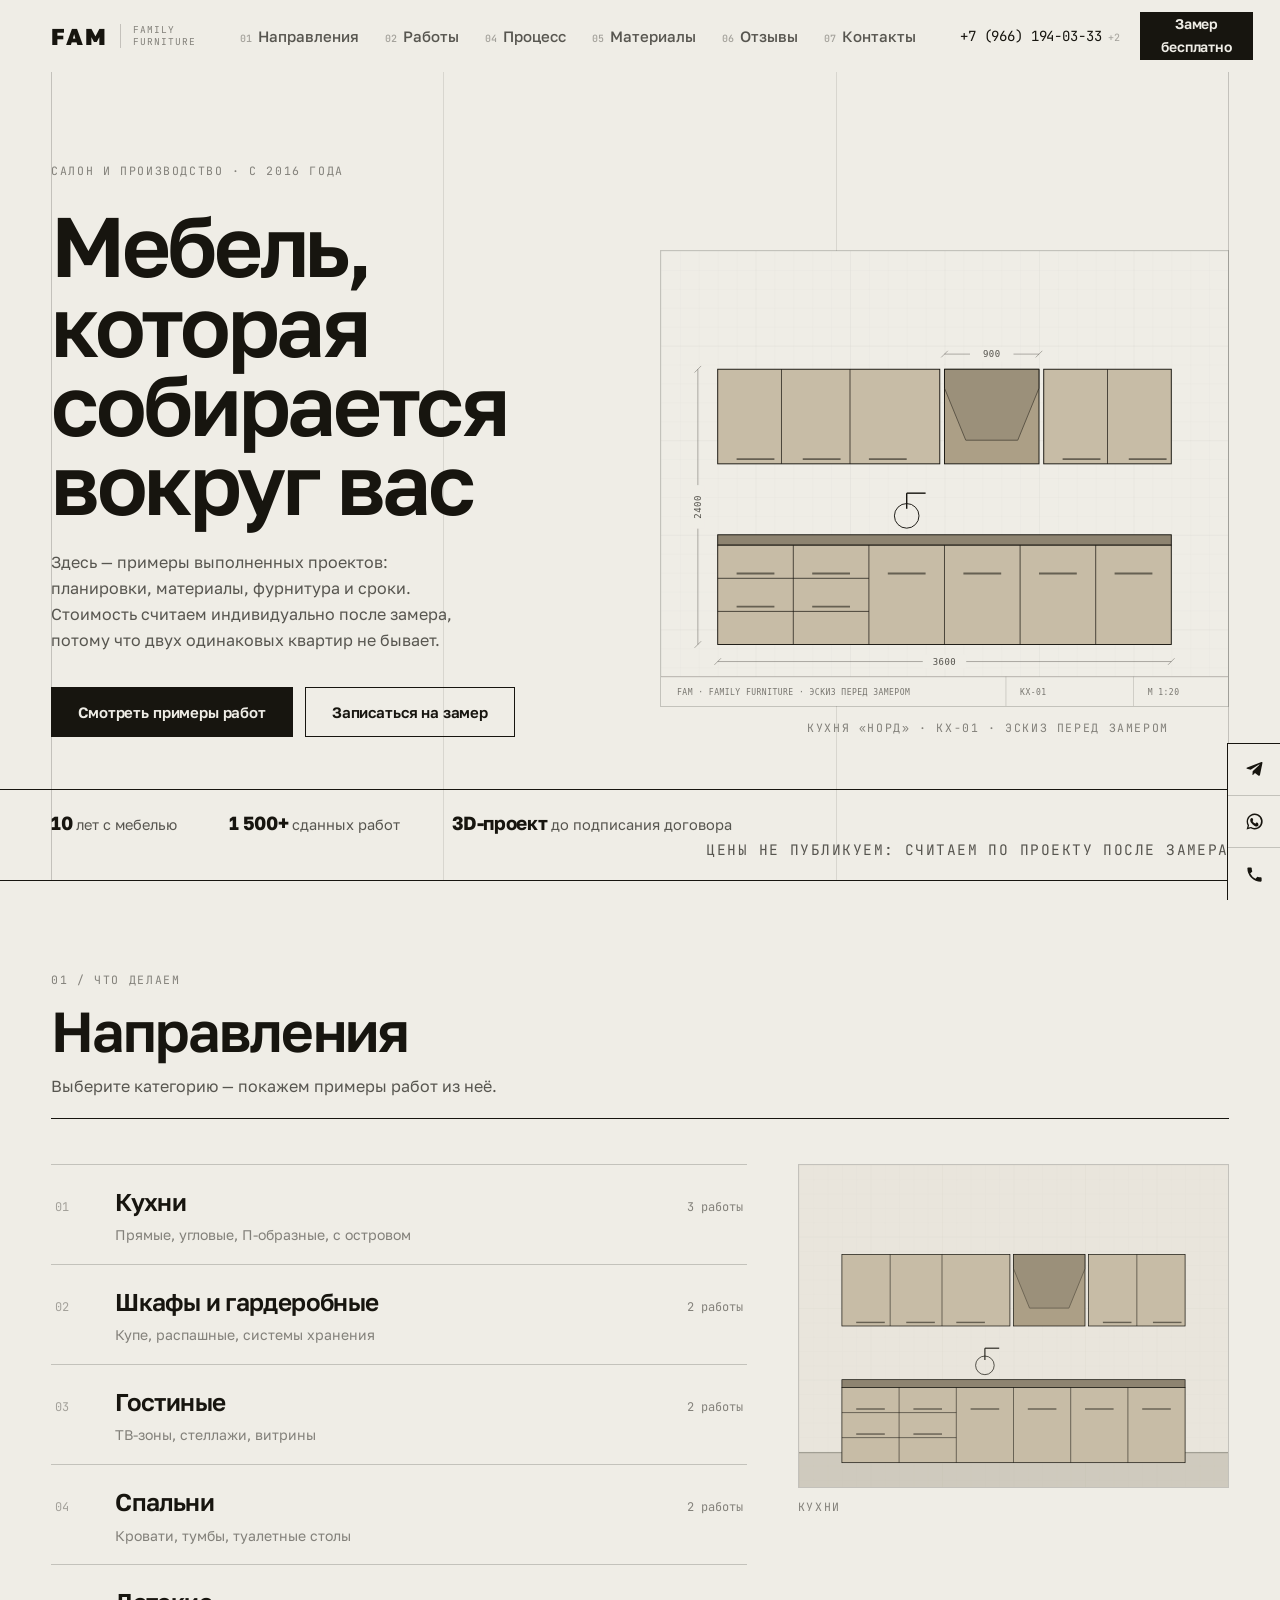
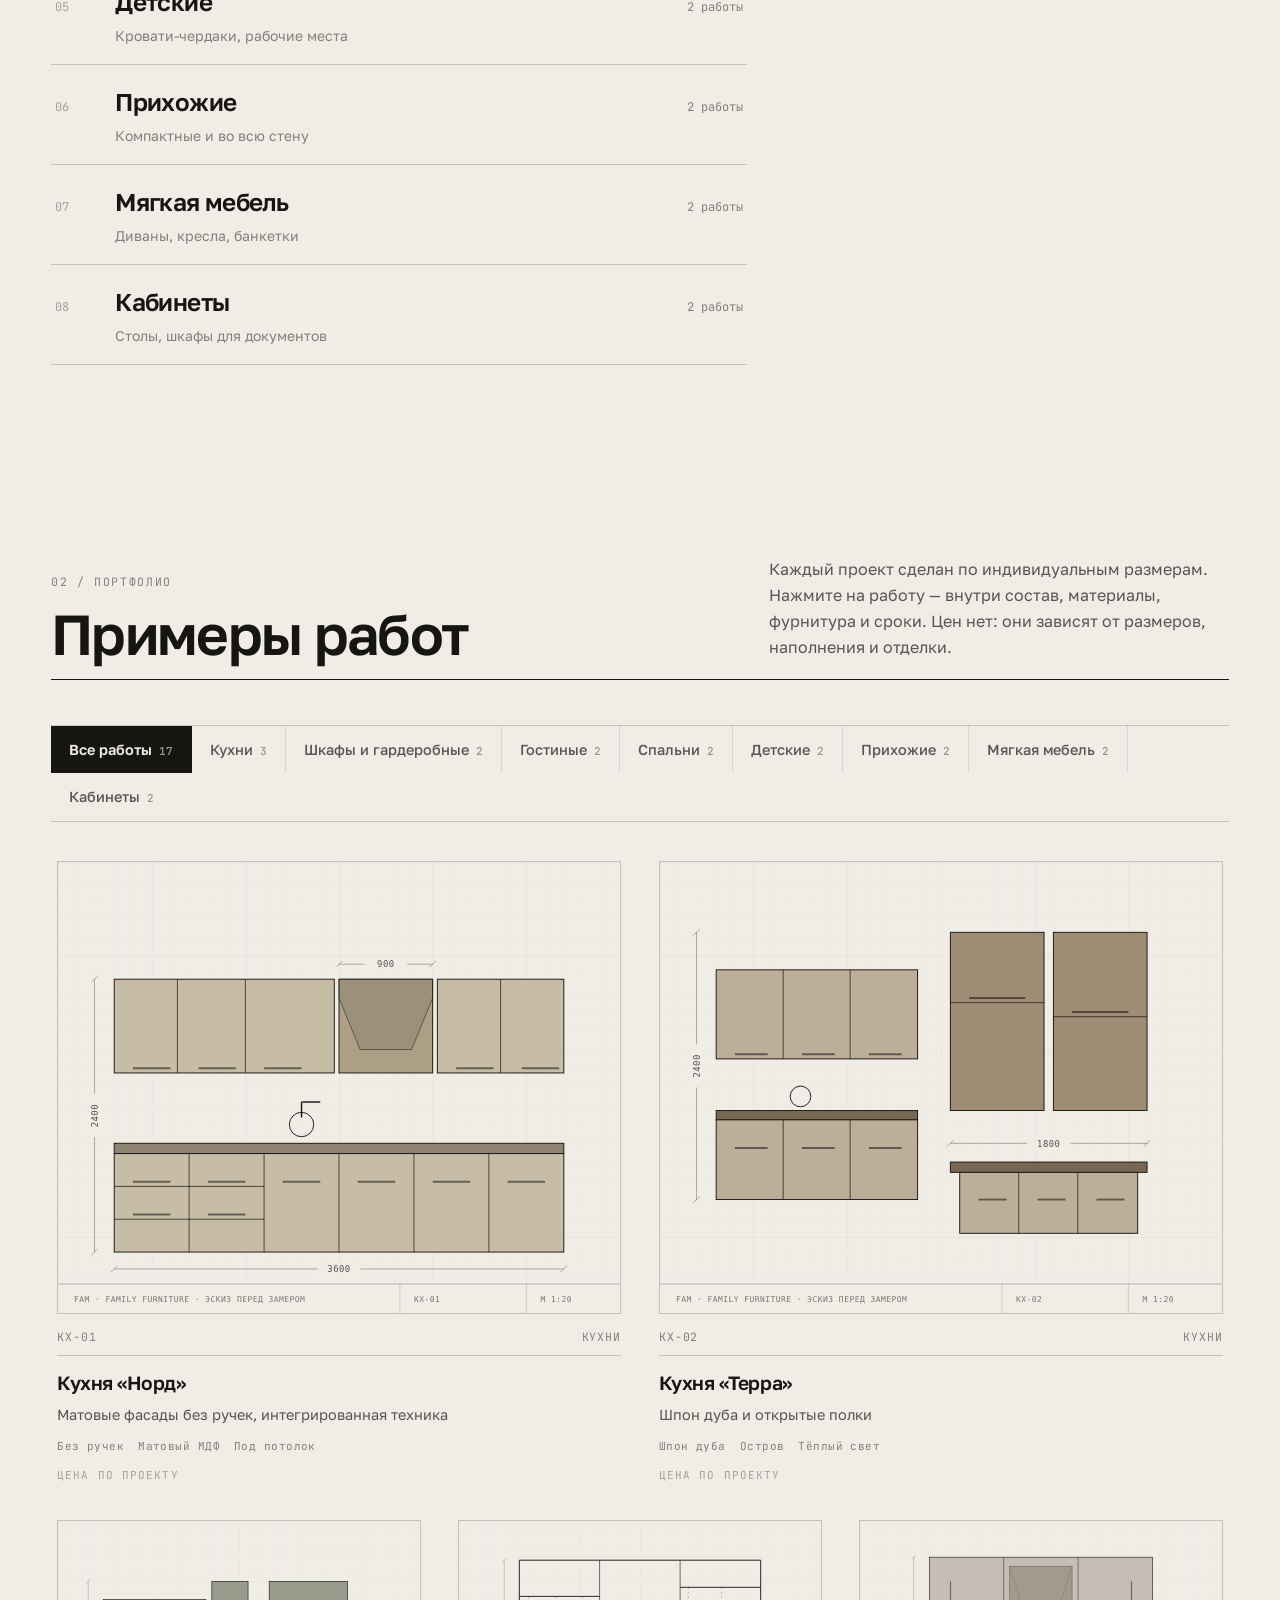
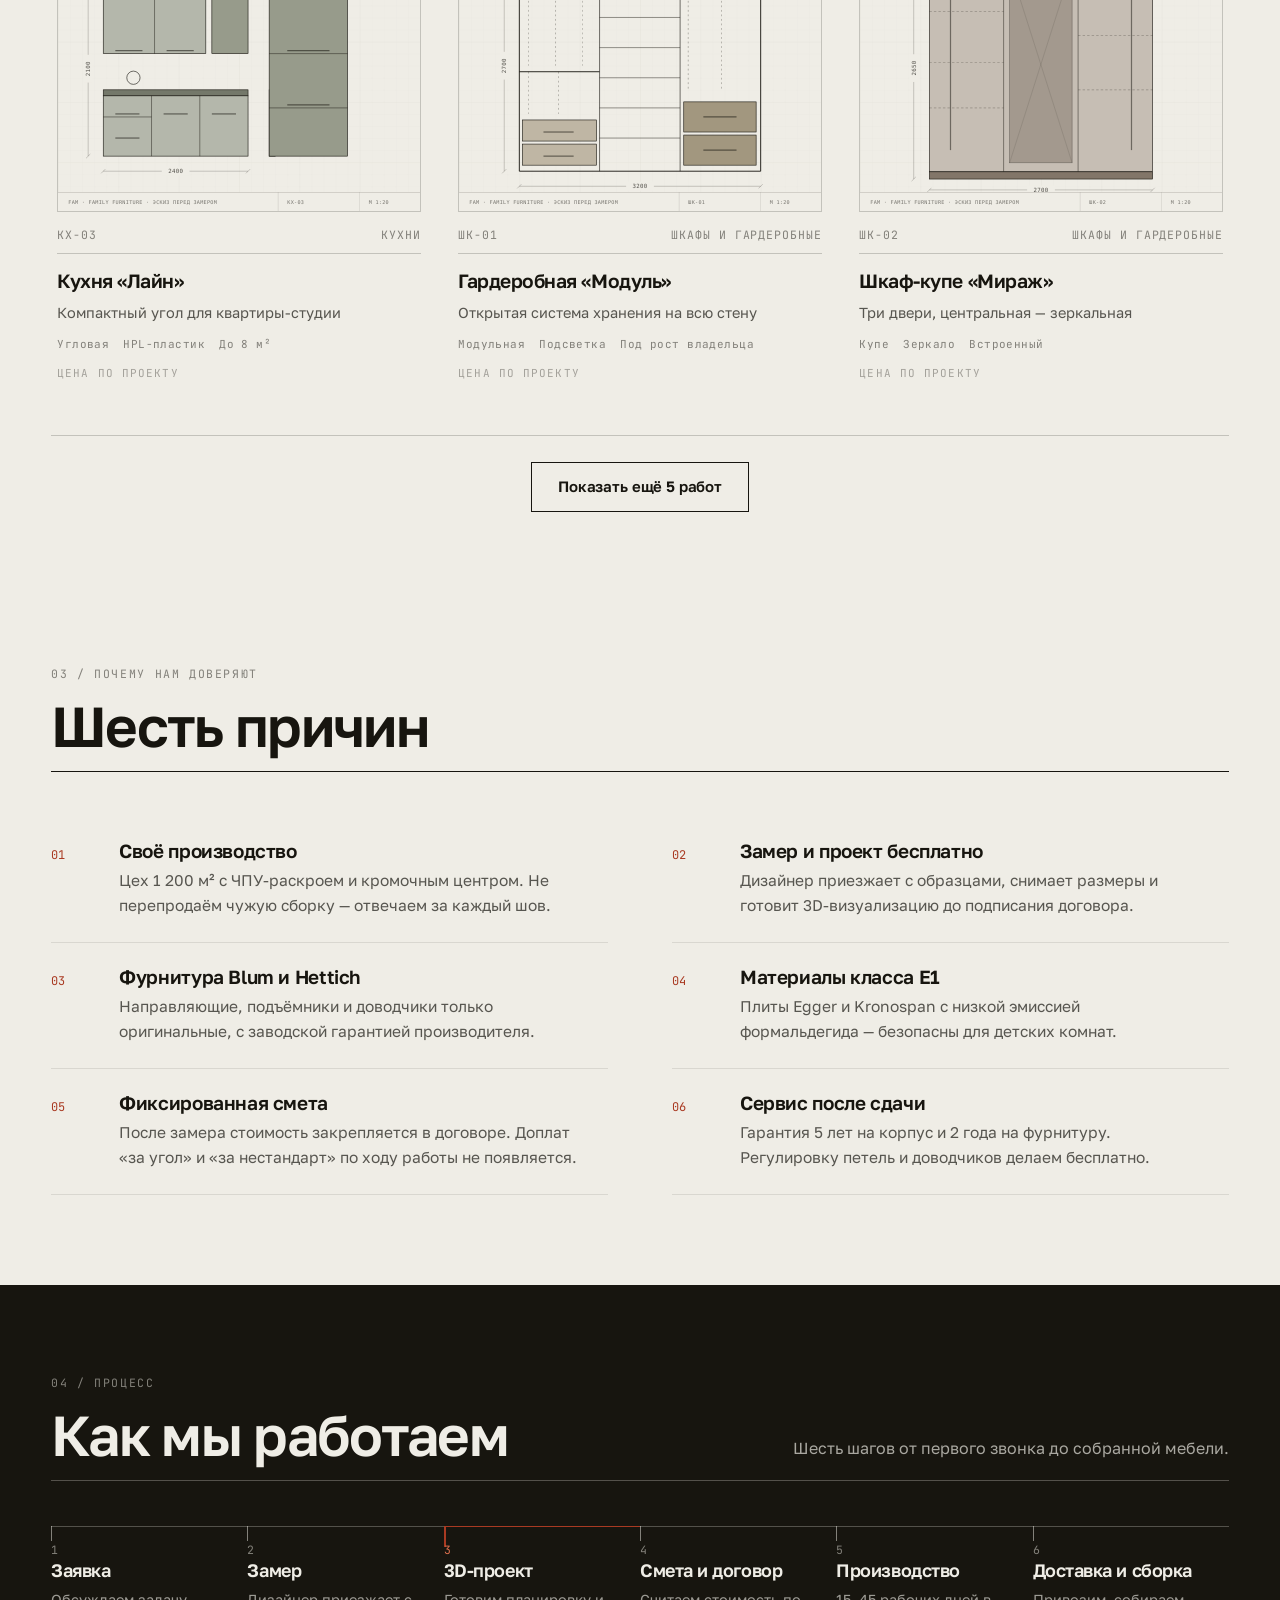
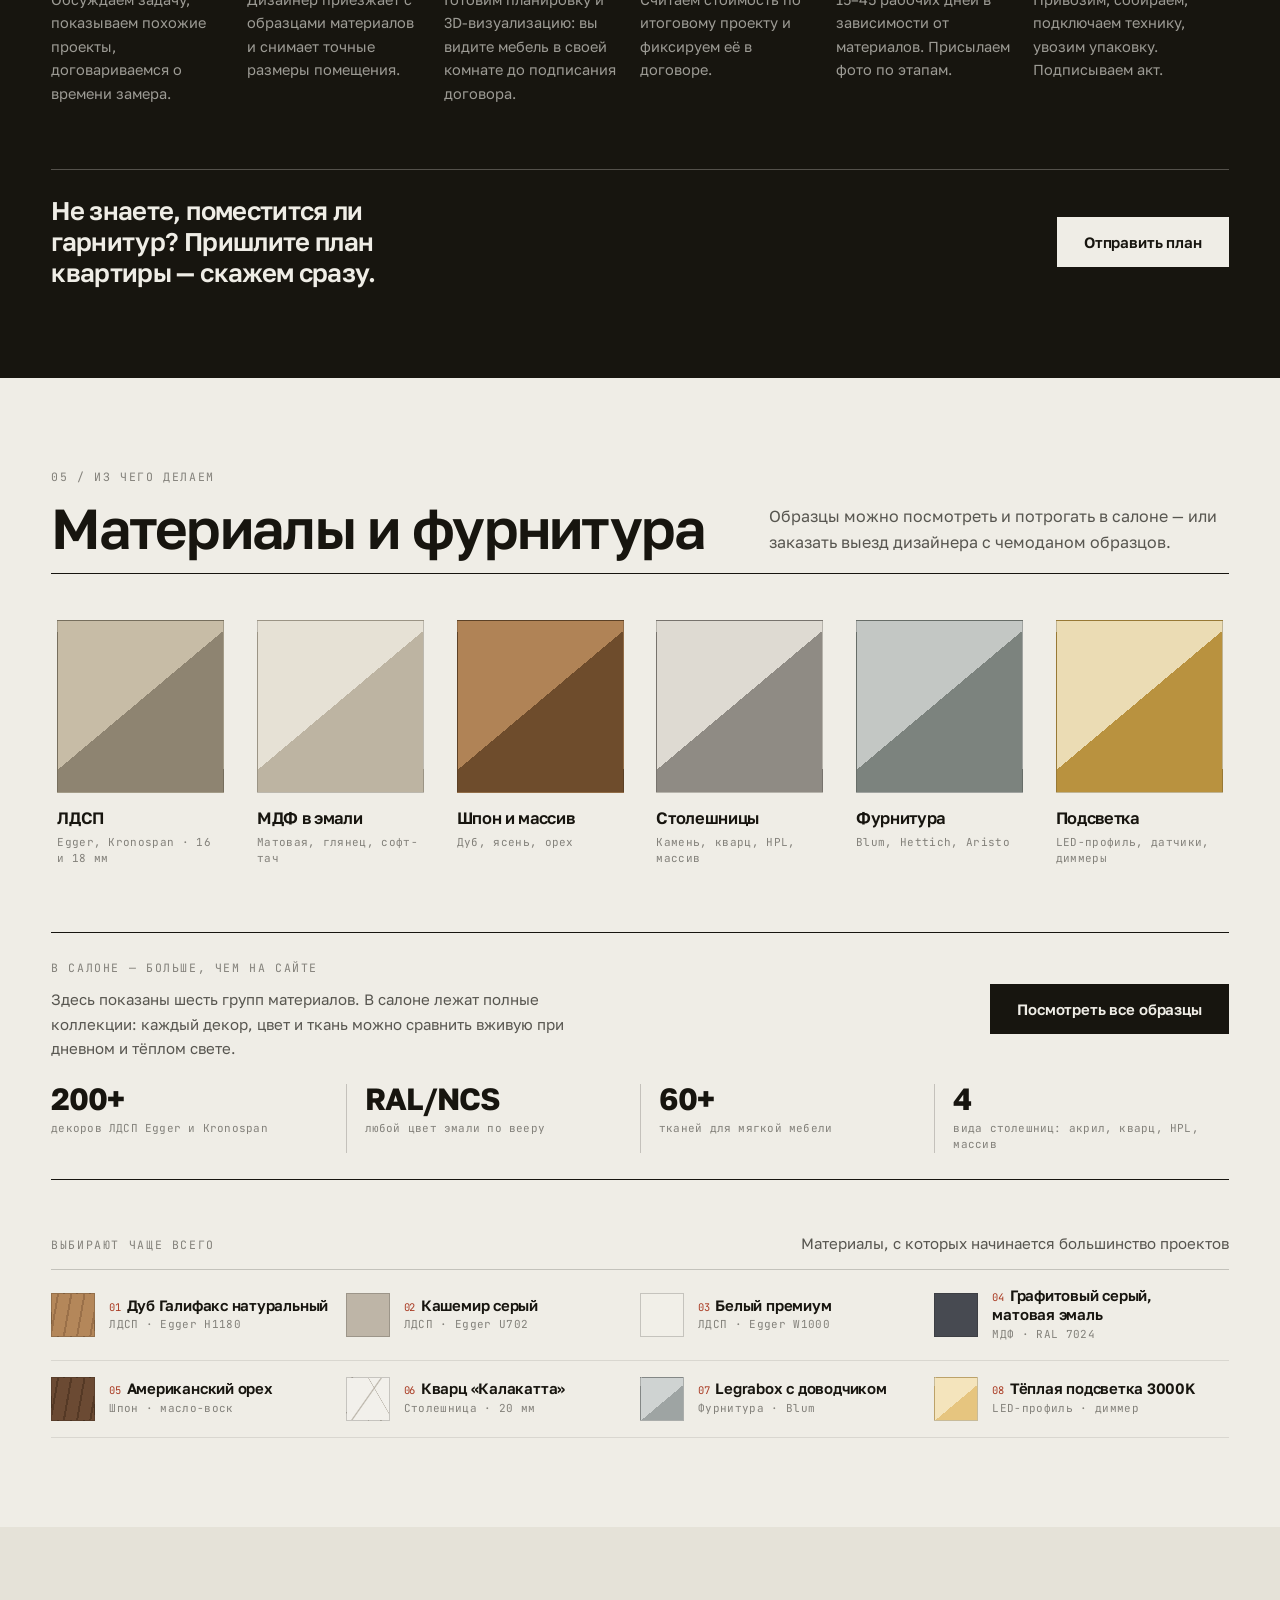
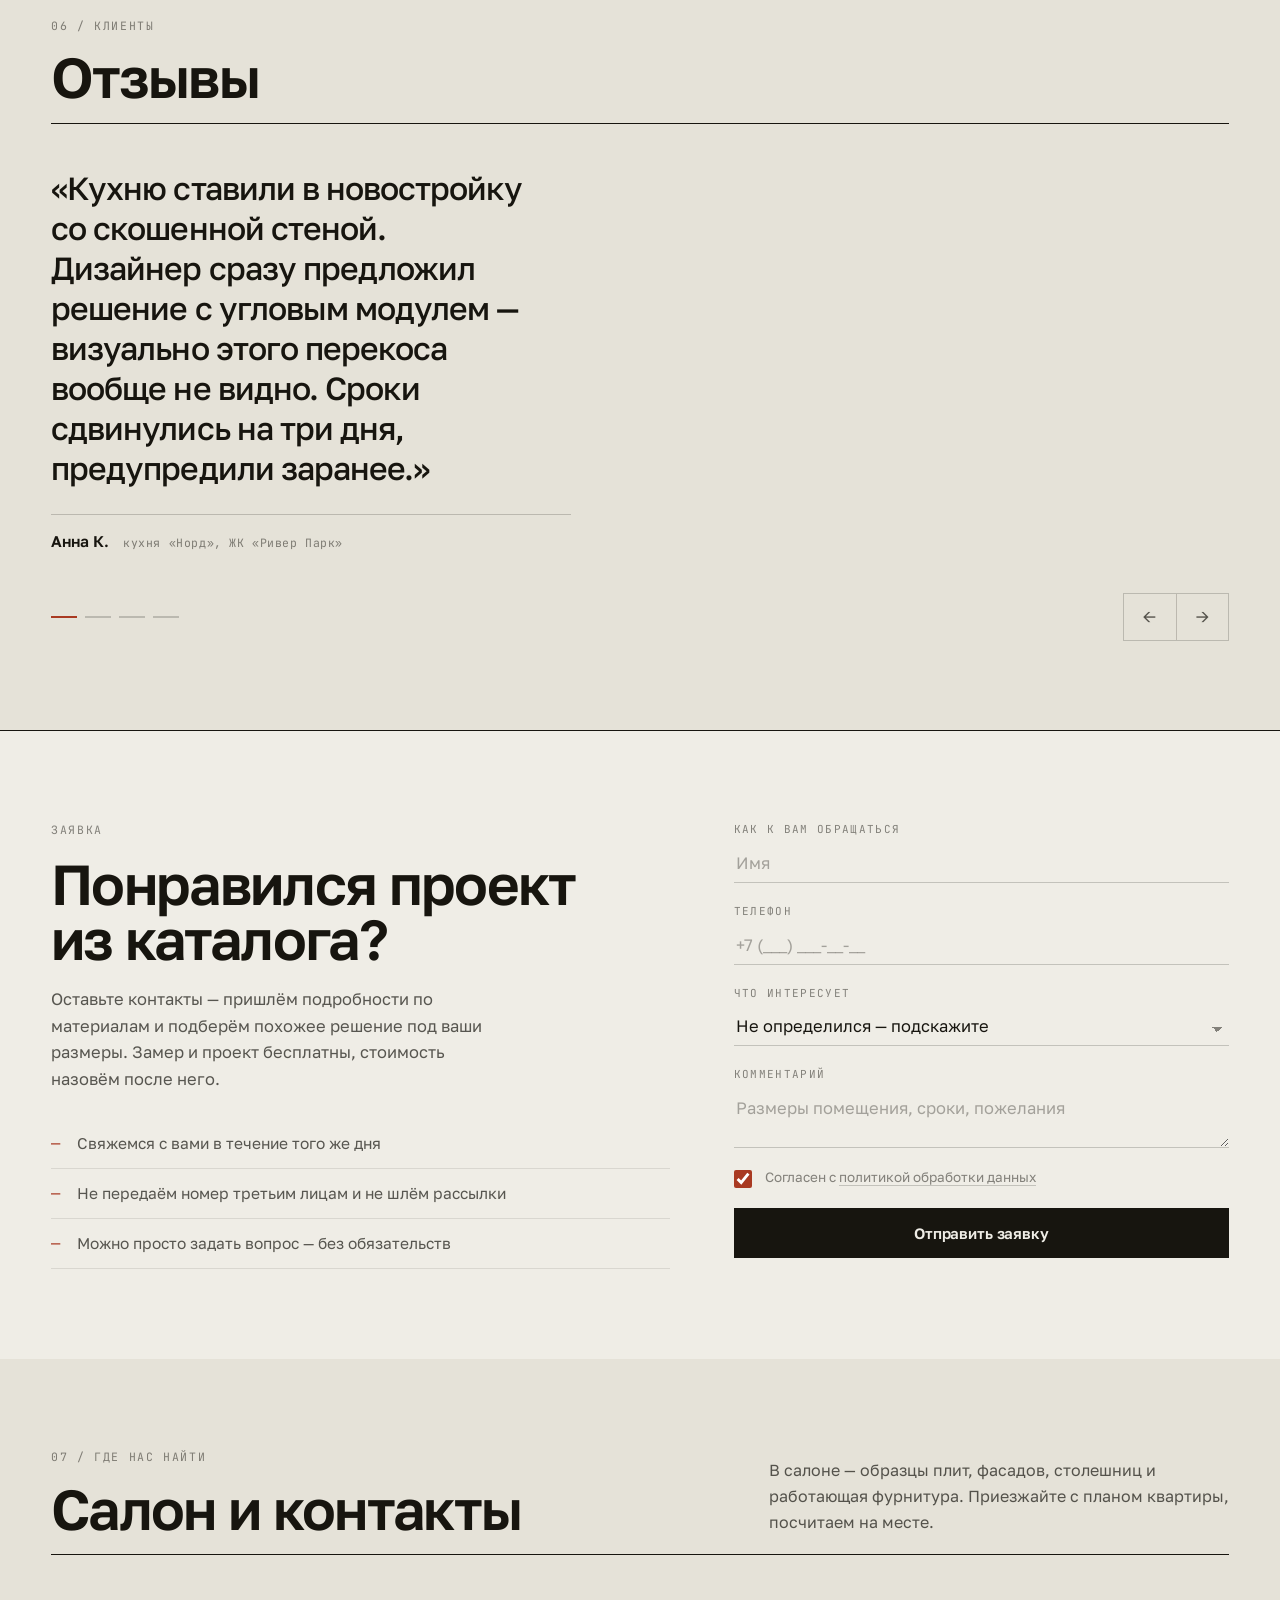
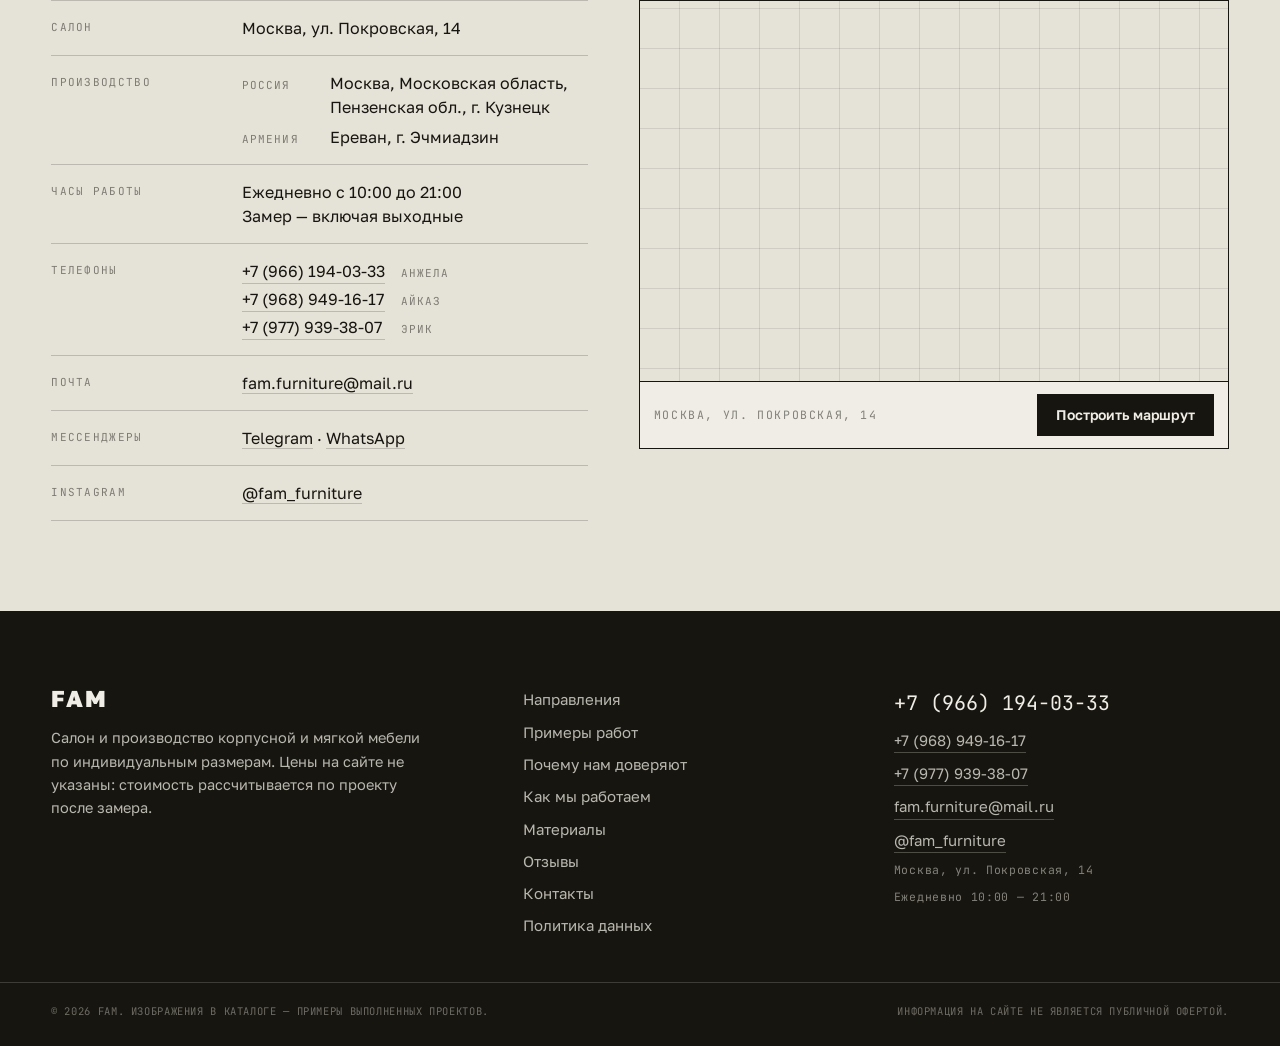
==== commit cb0f9323: "Материалы: выбор в салоне и популярные позиции; процесс: 3D-проект отдельным шагом, без аванса Co-Au" ====
--- a/index.html
+++ b/index.html
@@ -201,14 +201,15 @@
         <span class="mono-label">04 / Процесс</span>
         <h2 class="h2">Как мы работаем</h2>
       </div>
-      <p class="head-line__note head-line__note--wide">Пять шагов от первого звонка до собранной мебели.</p>
+      <p class="head-line__note head-line__note--wide">Шесть шагов от первого звонка до собранной мебели.</p>
     </header>
     <ol class="steps">
       <li class="step"><span class="step__n">1</span><h3>Заявка</h3><p>Обсуждаем задачу, показываем похожие проекты, договариваемся о времени замера.</p></li>
-      <li class="step"><span class="step__n">2</span><h3>Замер и проект</h3><p>Дизайнер приезжает с образцами материалов, снимает размеры, готовит планировку и 3D.</p></li>
-      <li class="step"><span class="step__n">3</span><h3>Смета и договор</h3><p>Считаем стоимость по итоговому проекту и фиксируем её. Аванс — 50%.</p></li>
-      <li class="step"><span class="step__n">4</span><h3>Производство</h3><p>15–45 рабочих дней в зависимости от материалов. Присылаем фото по этапам.</p></li>
-      <li class="step"><span class="step__n">5</span><h3>Доставка и сборка</h3><p>Привозим, собираем, подключаем технику, увозим упаковку. Подписываем акт.</p></li>
+      <li class="step"><span class="step__n">2</span><h3>Замер</h3><p>Дизайнер приезжает с образцами материалов и снимает точные размеры помещения.</p></li>
+      <li class="step step--key"><span class="step__n">3</span><h3>3D-проект</h3><p>Готовим планировку и 3D-визуализацию: вы видите мебель в своей комнате до подписания договора.</p></li>
+      <li class="step"><span class="step__n">4</span><h3>Смета и договор</h3><p>Считаем стоимость по итоговому проекту и фиксируем её в договоре.</p></li>
+      <li class="step"><span class="step__n">5</span><h3>Производство</h3><p>15–45 рабочих дней в зависимости от материалов. Присылаем фото по этапам.</p></li>
+      <li class="step"><span class="step__n">6</span><h3>Доставка и сборка</h3><p>Привозим, собираем, подключаем технику, увозим упаковку. Подписываем акт.</p></li>
     </ol>
     <div class="plan-cta">
       <p>Не знаете, поместится ли гарнитур? Пришлите план квартиры — скажем сразу.</p>
@@ -259,6 +260,38 @@
         <span class="swatch__note">LED-профиль, датчики, диммеры</span>
       </button>
     </div>
+
+    <!-- в салоне выбор шире, чем шесть групп на сайте -->
+    <div class="stock">
+      <div class="stock__lead">
+        <span class="mono-label">В салоне — больше, чем на сайте</span>
+        <p>Здесь показаны шесть групп материалов. В салоне лежат полные коллекции: каждый декор, цвет и ткань можно сравнить вживую при дневном и тёплом свете.</p>
+      </div>
+      <ul class="stock__nums">
+        <li><b>200+</b><span>декоров ЛДСП Egger и Kronospan</span></li>
+        <li><b>RAL/NCS</b><span>любой цвет эмали по вееру</span></li>
+        <li><b>60+</b><span>тканей для мягкой мебели</span></li>
+        <li><b>4</b><span>вида столешниц: акрил, кварц, HPL, массив</span></li>
+      </ul>
+      <a class="btn btn--solid js-popup" href="#popup:order" data-form-topic="Хочу посмотреть все образцы материалов">Посмотреть все образцы</a>
+    </div>
+
+    <div class="picks">
+      <div class="picks__head">
+        <span class="mono-label">Выбирают чаще всего</span>
+        <p>Материалы, с которых начинается большинство проектов</p>
+      </div>
+      <ol class="picks__list">
+        <li class="pick"><span class="pick__chip pick__chip--wood" style="--c1:#B4875A;--c2:#9A7049"></span><b>Дуб Галифакс натуральный</b><span class="pick__meta">ЛДСП · Egger H1180</span></li>
+        <li class="pick"><span class="pick__chip" style="--c1:#BEB5A7;--c2:#BEB5A7"></span><b>Кашемир серый</b><span class="pick__meta">ЛДСП · Egger U702</span></li>
+        <li class="pick"><span class="pick__chip" style="--c1:#F1EFE8;--c2:#F1EFE8"></span><b>Белый премиум</b><span class="pick__meta">ЛДСП · Egger W1000</span></li>
+        <li class="pick"><span class="pick__chip" style="--c1:#474A51;--c2:#474A51"></span><b>Графитовый серый, матовая эмаль</b><span class="pick__meta">МДФ · RAL 7024</span></li>
+        <li class="pick"><span class="pick__chip pick__chip--wood" style="--c1:#6B4A33;--c2:#553925"></span><b>Американский орех</b><span class="pick__meta">Шпон · масло-воск</span></li>
+        <li class="pick"><span class="pick__chip pick__chip--stone" style="--c1:#F2F0EB;--c2:#B9B3A8"></span><b>Кварц «Калакатта»</b><span class="pick__meta">Столешница · 20 мм</span></li>
+        <li class="pick"><span class="pick__chip" style="--c1:#CFD3D2;--c2:#9EA4A3"></span><b>Legrabox с доводчиком</b><span class="pick__meta">Фурнитура · Blum</span></li>
+        <li class="pick"><span class="pick__chip" style="--c1:#F4E4BC;--c2:#E6C57F"></span><b>Тёплая подсветка 3000K</b><span class="pick__meta">LED-профиль · диммер</span></li>
+      </ol>
+    </div>
   </div>
 </section>
 
--- a/css/styles.css
+++ b/css/styles.css
@@ -311,12 +311,17 @@
 }
 
 /* ————— 04 ПРОЦЕСС: шаги как размерная линия ————— */
-.steps{list-style:none;margin:0;padding:0;display:grid;grid-template-columns:repeat(5,1fr);gap:0}
+.steps{list-style:none;margin:0;padding:0;display:grid;grid-template-columns:repeat(6,1fr);gap:0}
 .step{position:relative;padding:34px 22px 0 0;border-top:1px solid rgba(239,237,230,.28)}
 .step::before{content:'';position:absolute;top:-1px;left:0;width:1px;height:15px;background:rgba(239,237,230,.5)}
 .step__n{position:absolute;top:14px;left:0;font-family:var(--mono);font-size:11.5px;color:rgba(239,237,230,.5)}
 .step h3{font-size:18px;margin-bottom:8px;font-weight:600}
 .step p{font-size:14.5px;color:rgba(239,237,230,.62);max-width:30ch}
+/* 3D-проект — ключевой шаг: киноварная засечка и номер */
+.step--key{border-top-color:var(--red)}
+.step--key::before{background:var(--red);height:21px;width:2px}
+.step--key .step__n{color:#E0714F}
+@media (max-width:1200px){.steps{grid-template-columns:repeat(3,1fr);gap:0 32px}}
 @media (max-width:1000px){.steps{grid-template-columns:repeat(2,1fr);gap:0 32px}}
 @media (max-width:600px){.steps{grid-template-columns:1fr}}
 
@@ -328,7 +333,7 @@
 @media (max-width:560px){.plan-cta .btn{width:100%}}
 
 /* ————— 05 МАТЕРИАЛЫ: образцы в ряд ————— */
-.swatches{display:grid;grid-template-columns:repeat(6,1fr);gap:clamp(14px,1.6vw,26px)}
+.swatches{display:grid;grid-template-columns:repeat(6,1fr);gap:clamp(14px,1.6vw,26px);align-items:start}
 .swatch{text-align:left;display:block}
 .swatch__chip{
   display:block;height:clamp(112px,13.5vw,214px);background:linear-gradient(140deg,var(--c1) 0%,var(--c1) 48%,var(--c2) 48%,var(--c2) 100%);
@@ -340,6 +345,35 @@
 .swatch__note{display:block;margin-top:3px;font-family:var(--mono);font-size:11px;line-height:1.45;color:var(--ink-50);letter-spacing:.03em}
 @media (max-width:900px){.swatches{grid-template-columns:repeat(3,1fr)}}
 @media (max-width:480px){.swatches{grid-template-columns:repeat(2,1fr)}}
+
+/* выбор в салоне шире: цифры коллекций строкой между линиями */
+.stock{margin-top:clamp(40px,5vw,72px);padding-block:26px;border-block:1px solid var(--ink);
+  display:grid;grid-template-columns:minmax(0,1fr) auto;gap:24px clamp(24px,3vw,48px);align-items:center}
+.stock__nums{grid-column:1/-1}
+.stock>.btn{grid-column:2;grid-row:1;justify-self:end}
+.stock__lead p{margin-top:10px;font-size:15px;color:var(--ink-70);max-width:62ch}
+.stock__nums{list-style:none;margin:0;padding:0;display:grid;grid-template-columns:repeat(4,minmax(0,1fr))}
+.stock__nums li{padding:0 18px;border-left:1px solid var(--rule);display:grid;gap:6px;align-content:start}
+.stock__nums li:first-child{border-left:0;padding-left:0}
+.stock__nums b{font-size:clamp(22px,2.4vw,34px);font-weight:700;letter-spacing:-.03em;line-height:1;white-space:nowrap}
+.stock__nums span{font-family:var(--mono);font-size:11px;line-height:1.45;color:var(--ink-50);letter-spacing:.02em}
+@media (max-width:760px){.stock{grid-template-columns:1fr}.stock>.btn{grid-column:1;grid-row:auto;justify-self:start}}
+@media (max-width:620px){.stock__nums{grid-template-columns:repeat(2,minmax(0,1fr));row-gap:18px}.stock__nums li:nth-child(odd){border-left:0;padding-left:0}}
+
+/* популярные материалы: образец, название, код коллекции */
+.picks{margin-top:clamp(36px,4vw,56px)}
+.picks__head{display:flex;align-items:baseline;justify-content:space-between;gap:20px;flex-wrap:wrap;padding-bottom:14px;border-bottom:1px solid var(--rule)}
+.picks__head p{margin:0;font-size:15px;color:var(--ink-70)}
+.picks__list{list-style:none;margin:0;padding:0;display:grid;grid-template-columns:repeat(4,minmax(0,1fr));counter-reset:pick}
+.pick{counter-increment:pick;display:grid;grid-template-columns:44px minmax(0,1fr);grid-template-rows:auto auto;column-gap:14px;align-items:center;padding:16px 16px 16px 0;border-bottom:1px solid var(--rule-soft)}
+.pick__chip{grid-row:span 2;width:44px;height:44px;border:1px solid var(--rule);background:linear-gradient(140deg,var(--c1) 0 55%,var(--c2) 55%)}
+.pick__chip--wood{background:repeating-linear-gradient(100deg,var(--c1) 0 5px,var(--c2) 5px 7px,var(--c1) 7px 13px)}
+.pick__chip--stone{background:linear-gradient(125deg,transparent 46%,var(--c2) 48%,transparent 50%),linear-gradient(60deg,transparent 68%,var(--c2) 69%,transparent 70%),var(--c1)}
+.pick b{font-size:15px;font-weight:600;letter-spacing:-.015em;line-height:1.25;align-self:end}
+.pick b::before{content:counter(pick,decimal-leading-zero) ' ';font-family:var(--mono);font-size:10.5px;font-weight:400;color:var(--red)}
+.pick__meta{font-family:var(--mono);font-size:11px;color:var(--ink-50);letter-spacing:.03em;align-self:start;margin-top:2px}
+@media (max-width:1000px){.picks__list{grid-template-columns:repeat(2,minmax(0,1fr))}}
+@media (max-width:560px){.picks__list{grid-template-columns:1fr}}
 
 /* ————— 06 ОТЗЫВЫ: крупная цитата, без карточек ————— */
 .slider__viewport{overflow:hidden}
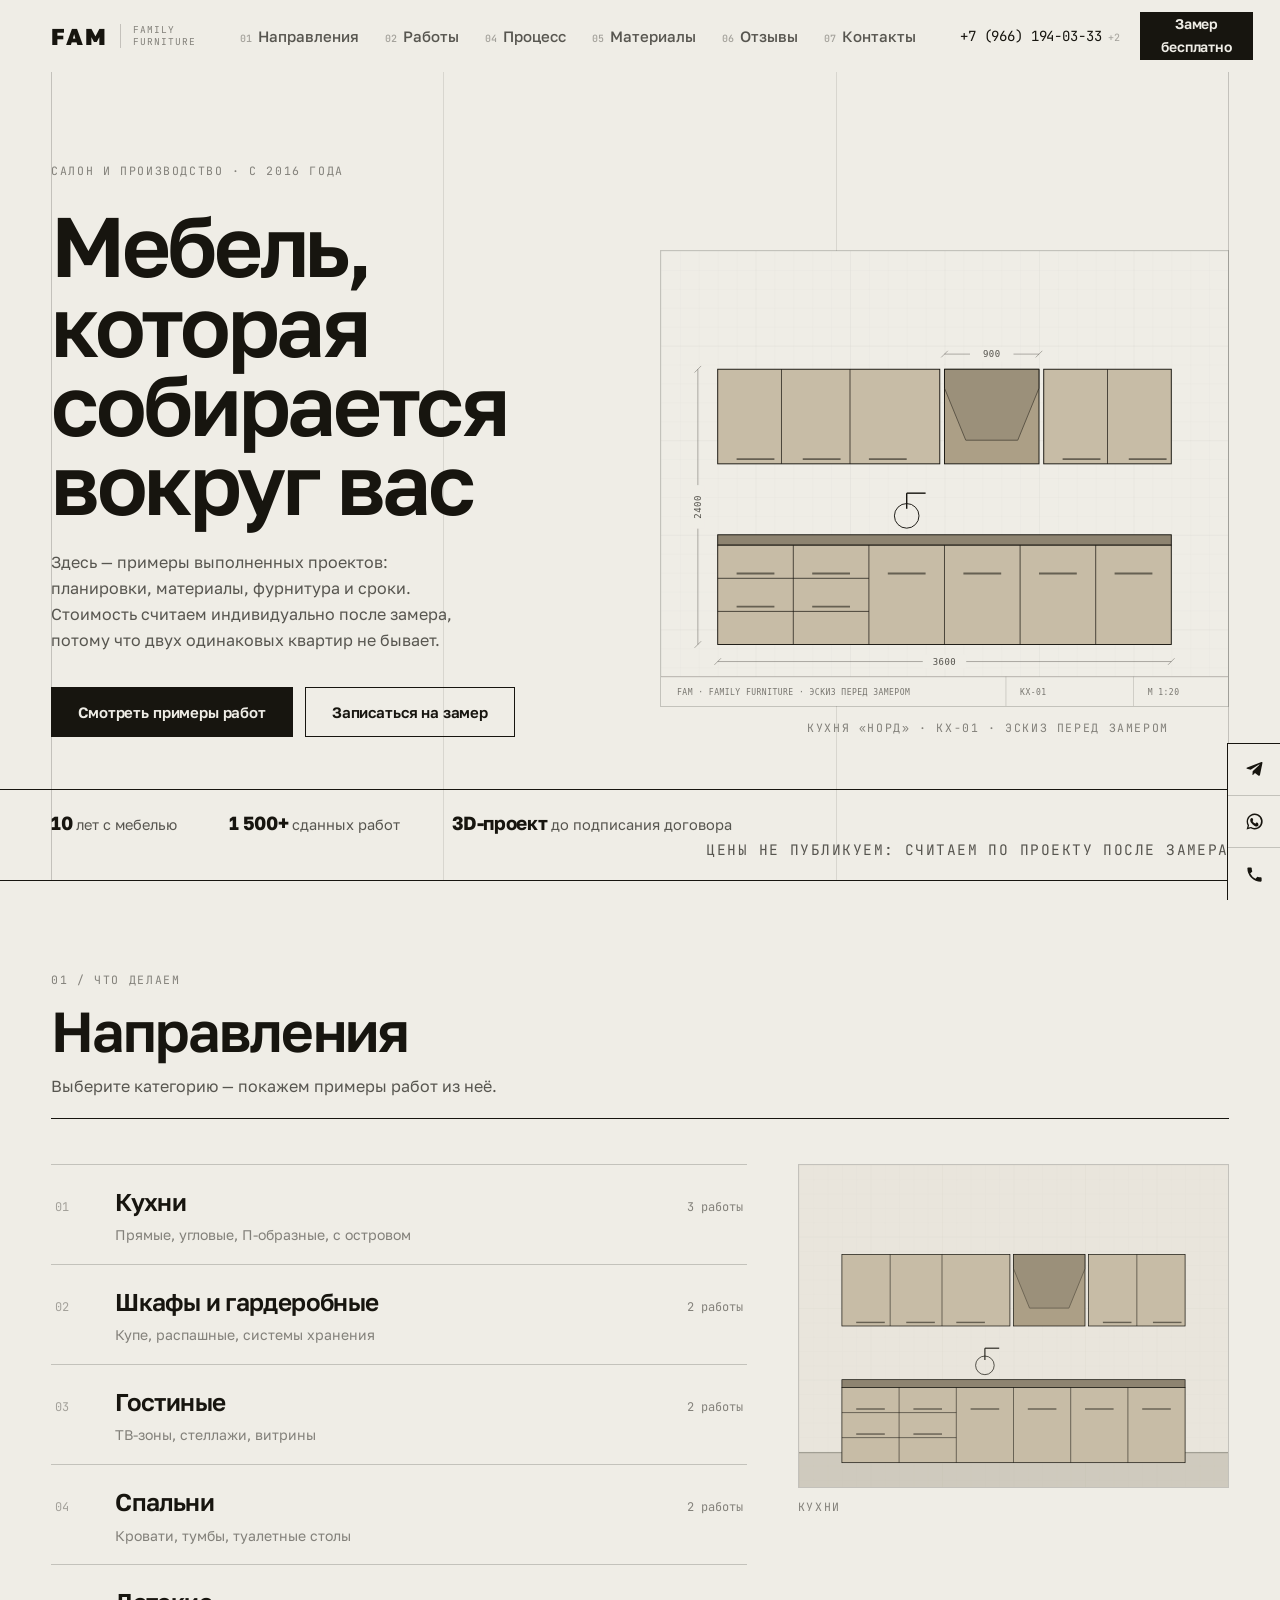
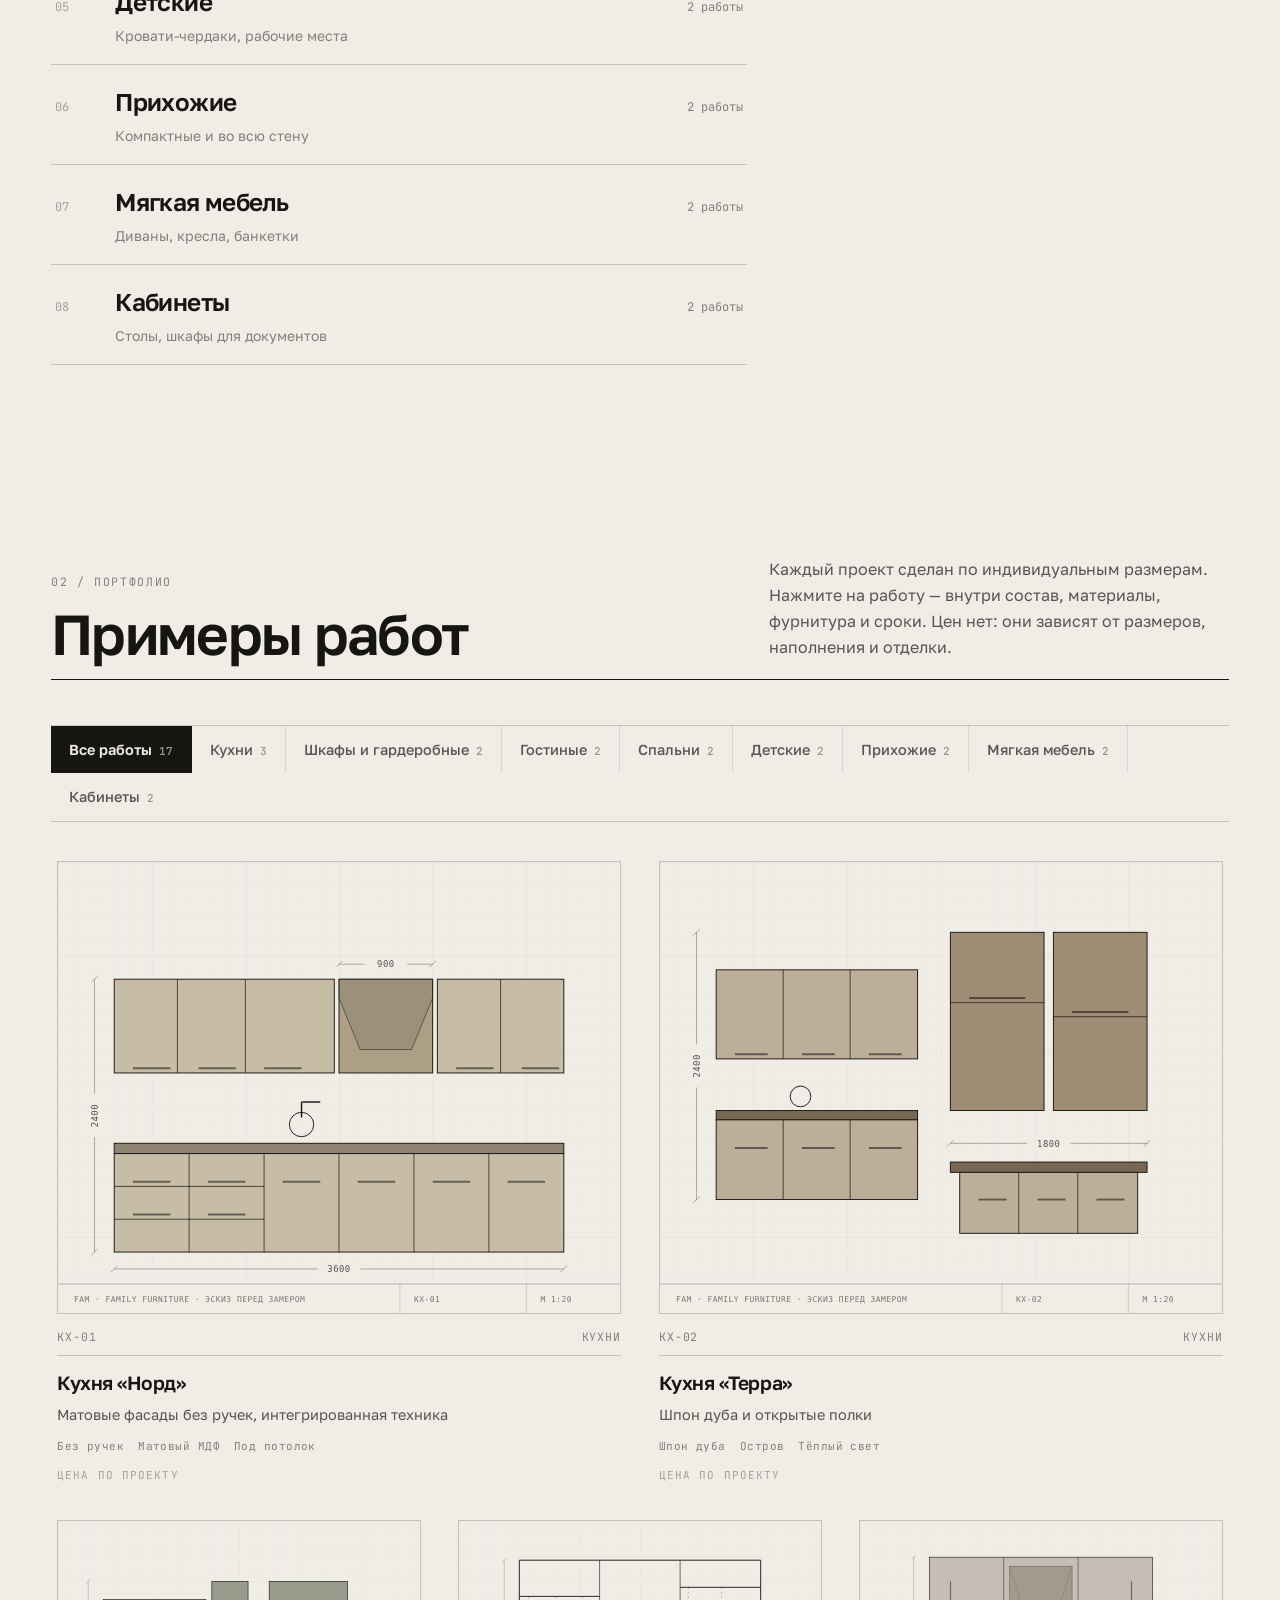
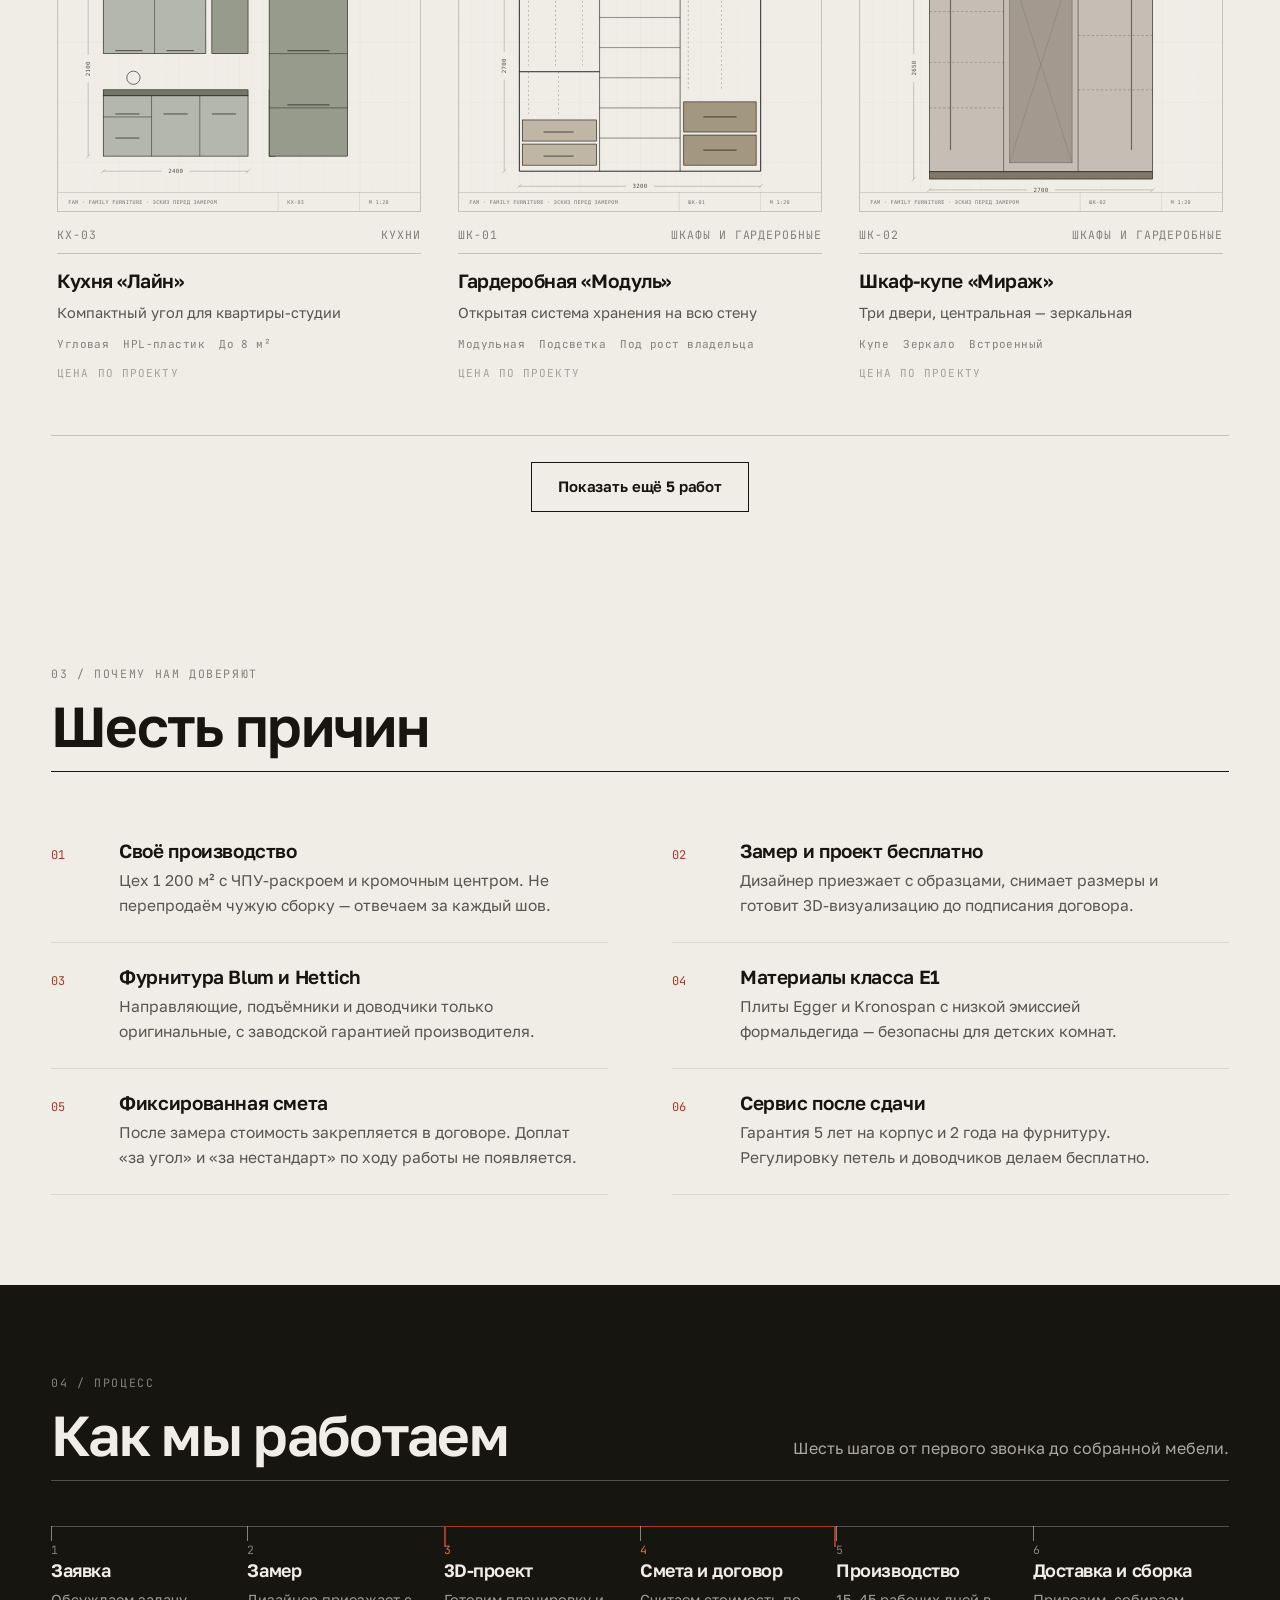
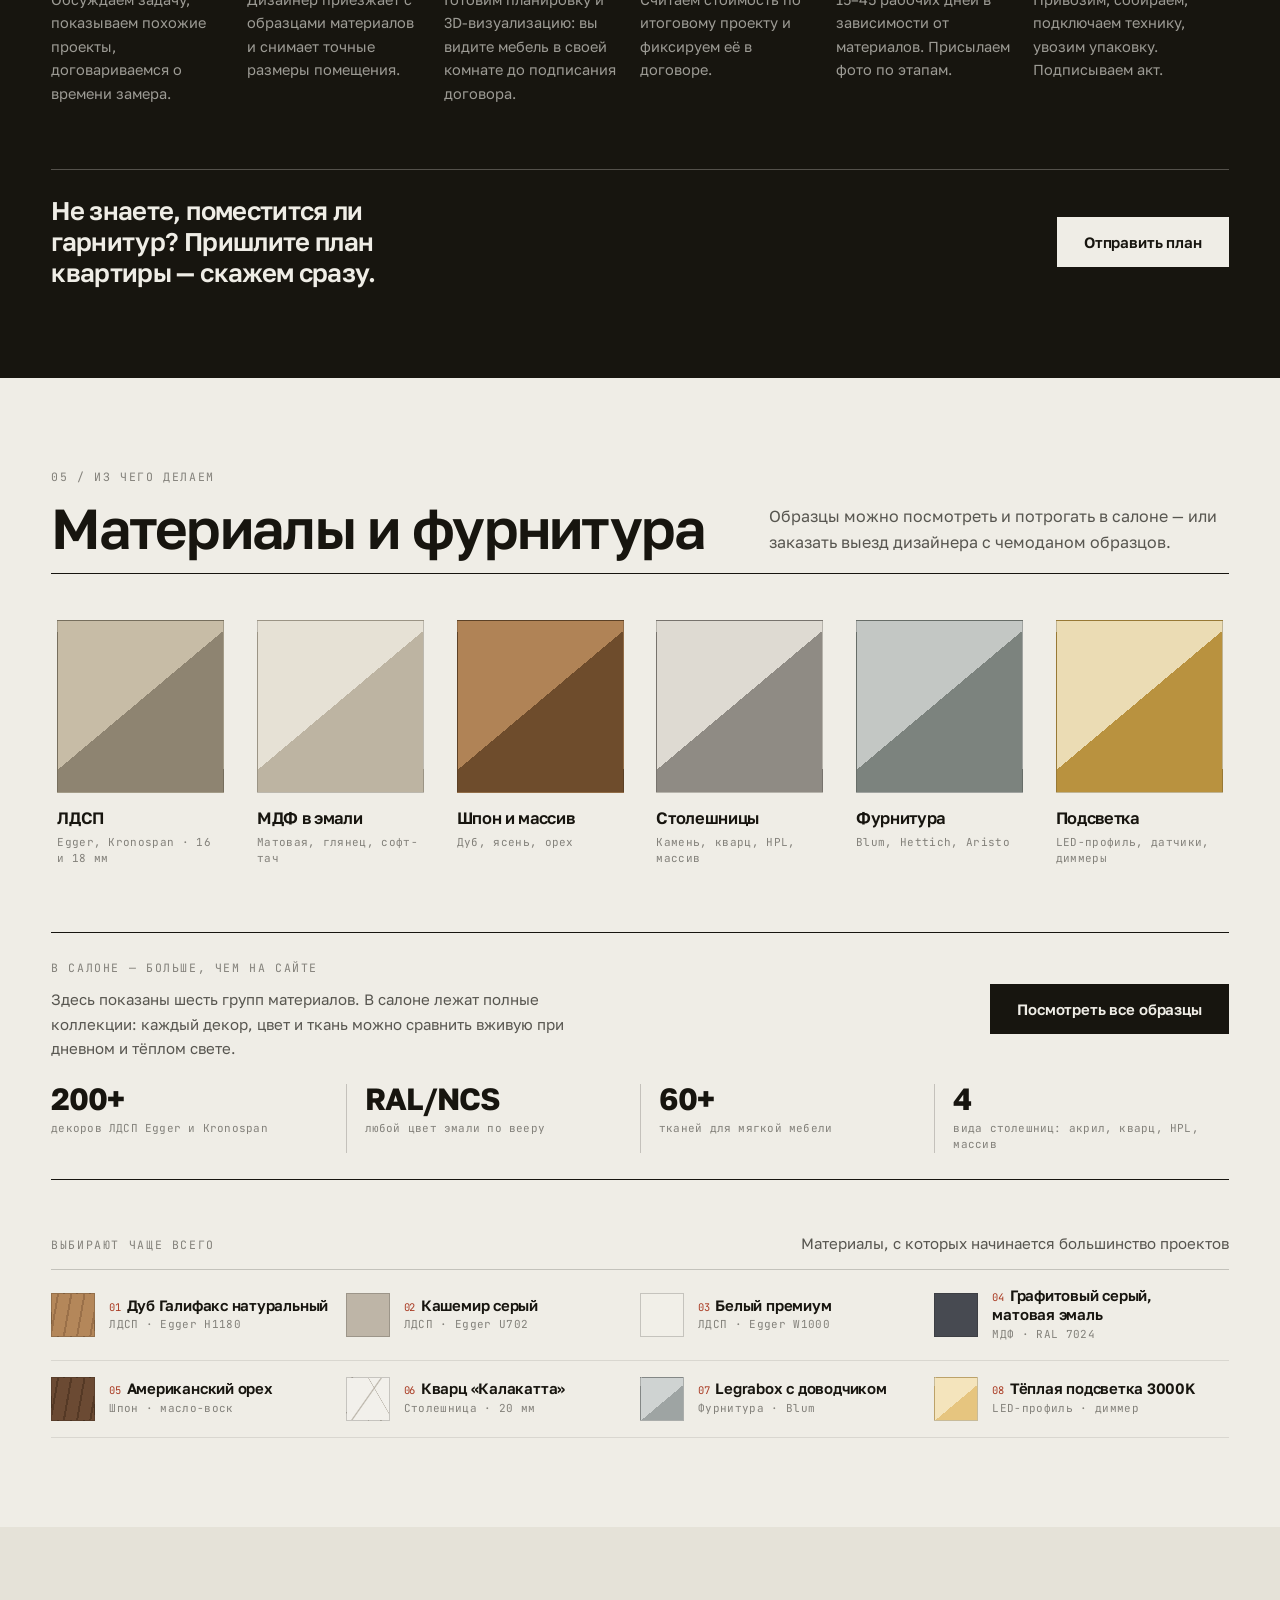
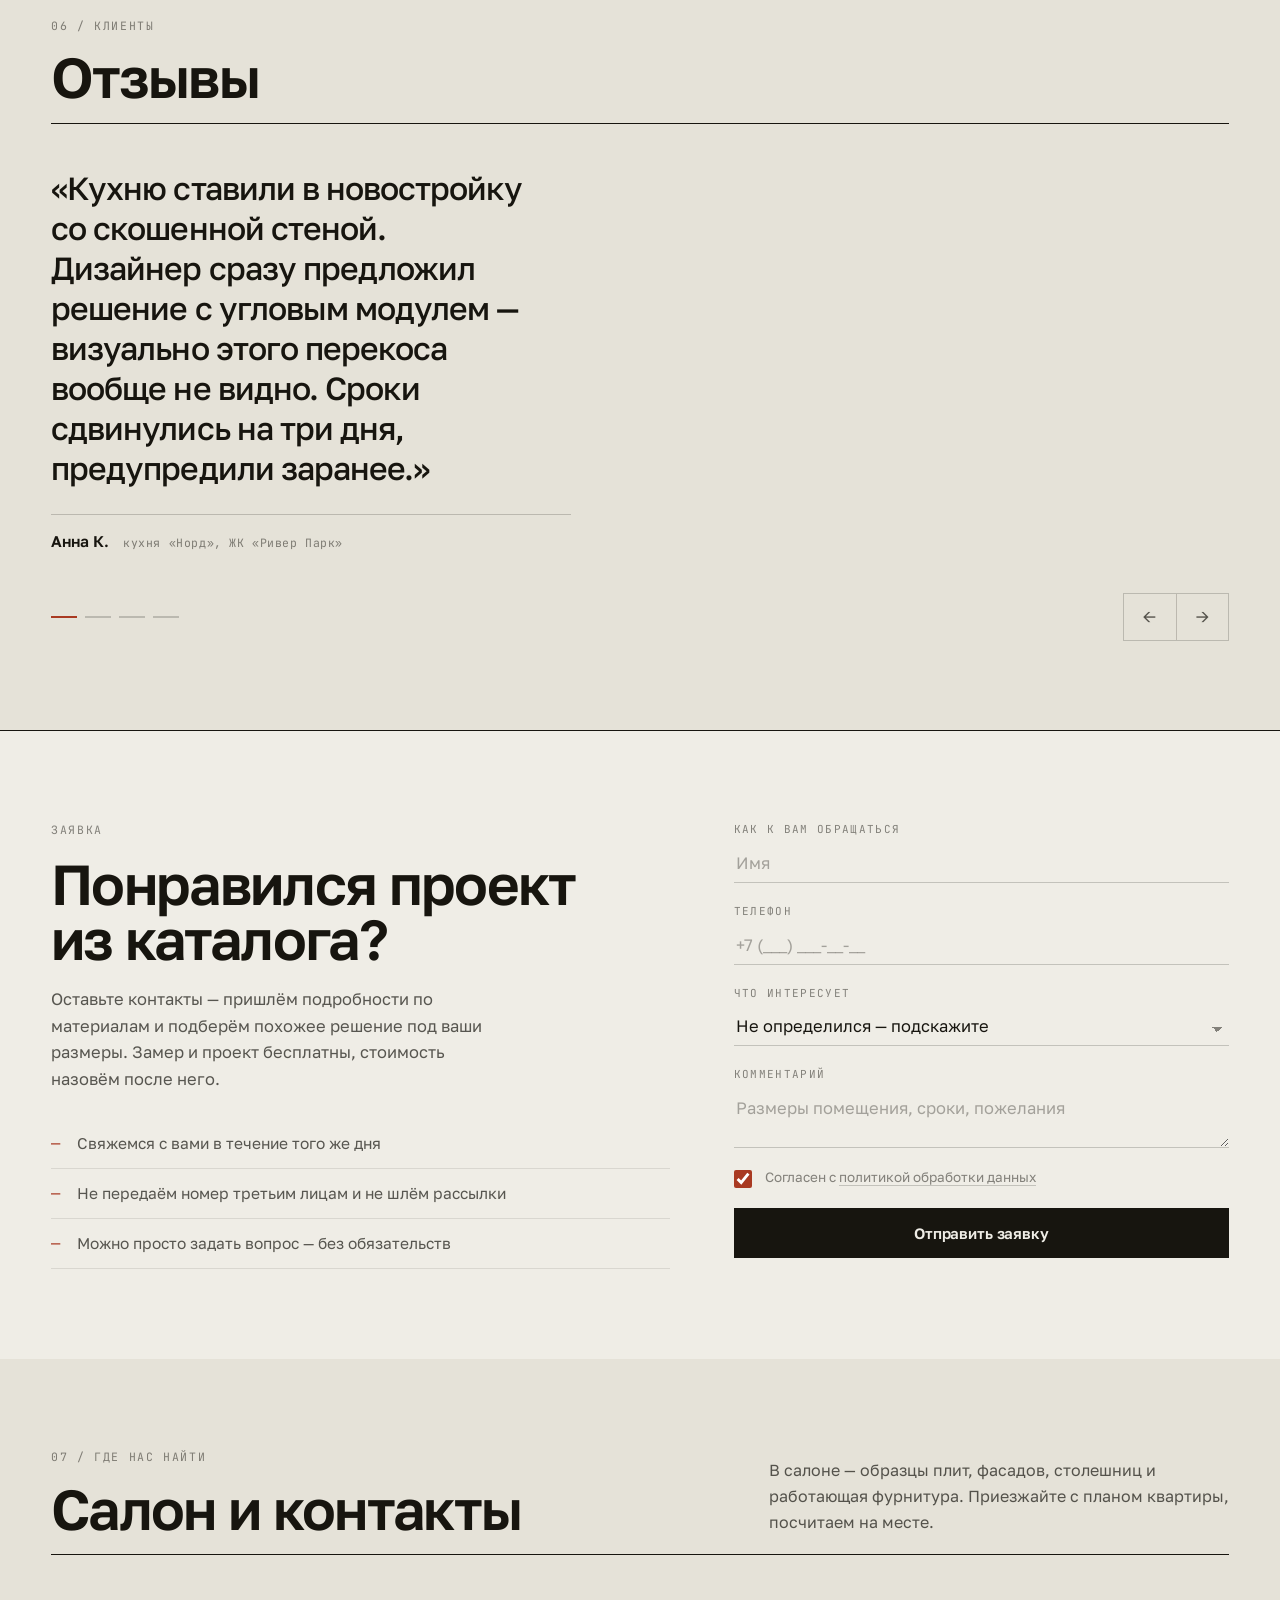
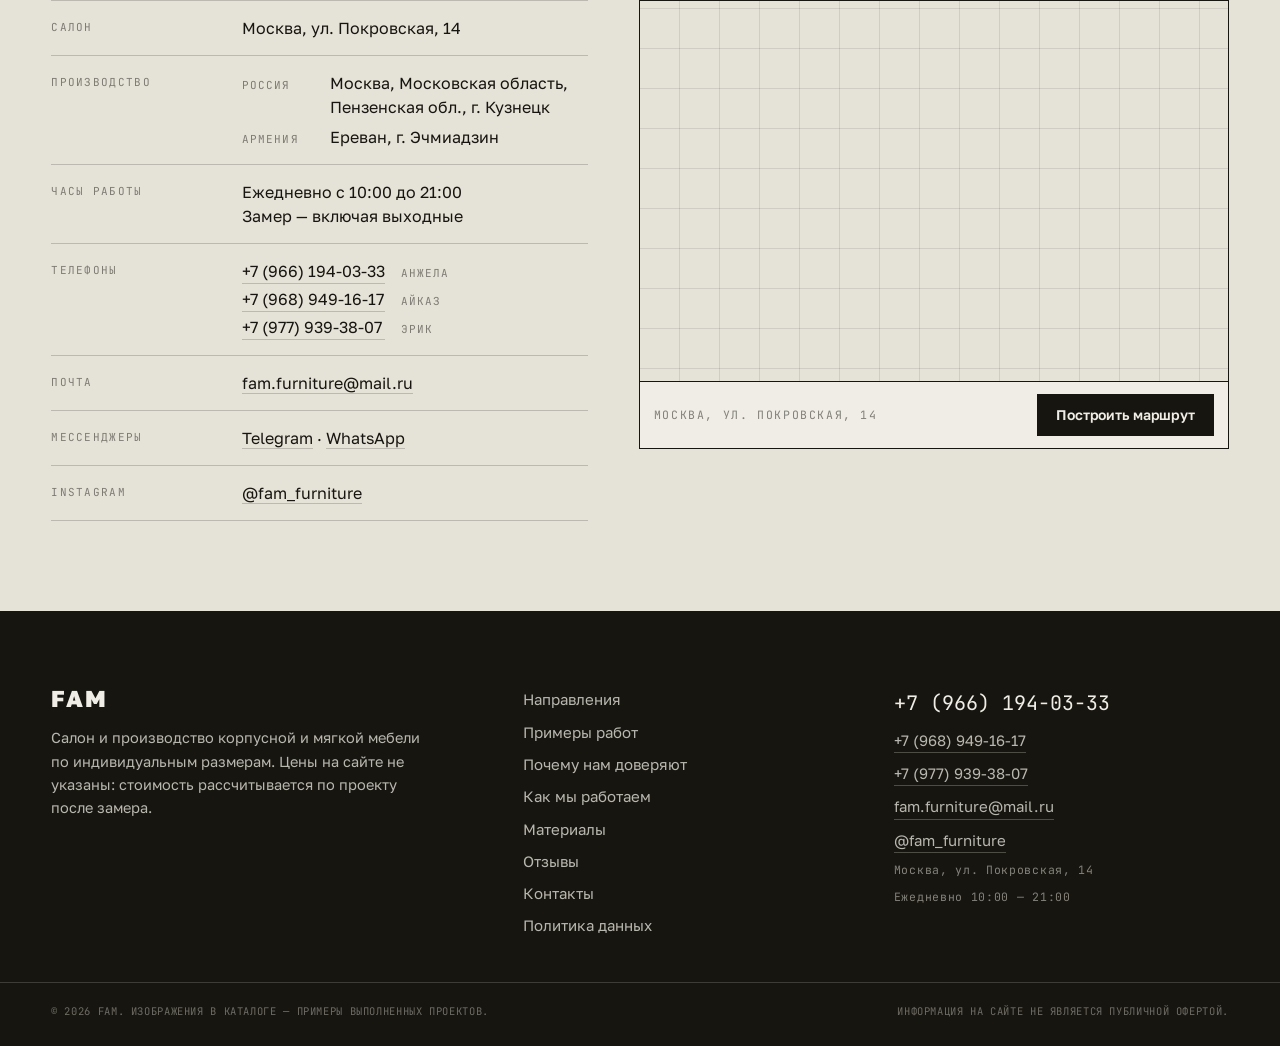
==== commit ea1491d7: "Процесс: шаги 3D-проект и смета объединены красной линией Co-Authored-By: Claude Opus 5 <noreply@ant" ====
--- a/index.html
+++ b/index.html
@@ -207,7 +207,7 @@
       <li class="step"><span class="step__n">1</span><h3>Заявка</h3><p>Обсуждаем задачу, показываем похожие проекты, договариваемся о времени замера.</p></li>
       <li class="step"><span class="step__n">2</span><h3>Замер</h3><p>Дизайнер приезжает с образцами материалов и снимает точные размеры помещения.</p></li>
       <li class="step step--key"><span class="step__n">3</span><h3>3D-проект</h3><p>Готовим планировку и 3D-визуализацию: вы видите мебель в своей комнате до подписания договора.</p></li>
-      <li class="step"><span class="step__n">4</span><h3>Смета и договор</h3><p>Считаем стоимость по итоговому проекту и фиксируем её в договоре.</p></li>
+      <li class="step step--key step--key-end"><span class="step__n">4</span><h3>Смета и договор</h3><p>Считаем стоимость по итоговому проекту и фиксируем её в договоре.</p></li>
       <li class="step"><span class="step__n">5</span><h3>Производство</h3><p>15–45 рабочих дней в зависимости от материалов. Присылаем фото по этапам.</p></li>
       <li class="step"><span class="step__n">6</span><h3>Доставка и сборка</h3><p>Привозим, собираем, подключаем технику, увозим упаковку. Подписываем акт.</p></li>
     </ol>
--- a/css/styles.css
+++ b/css/styles.css
@@ -321,6 +321,9 @@
 .step--key{border-top-color:var(--red)}
 .step--key::before{background:var(--red);height:21px;width:2px}
 .step--key .step__n{color:#E0714F}
+/* 3 и 4 — одна красная линия: засечка только в начале и в конце отрезка */
+.step--key-end::before{height:15px;width:1px;background:rgba(239,237,230,.5)}
+.step--key-end::after{content:'';position:absolute;top:-1px;right:0;width:2px;height:21px;background:var(--red)}
 @media (max-width:1200px){.steps{grid-template-columns:repeat(3,1fr);gap:0 32px}}
 @media (max-width:1000px){.steps{grid-template-columns:repeat(2,1fr);gap:0 32px}}
 @media (max-width:600px){.steps{grid-template-columns:1fr}}
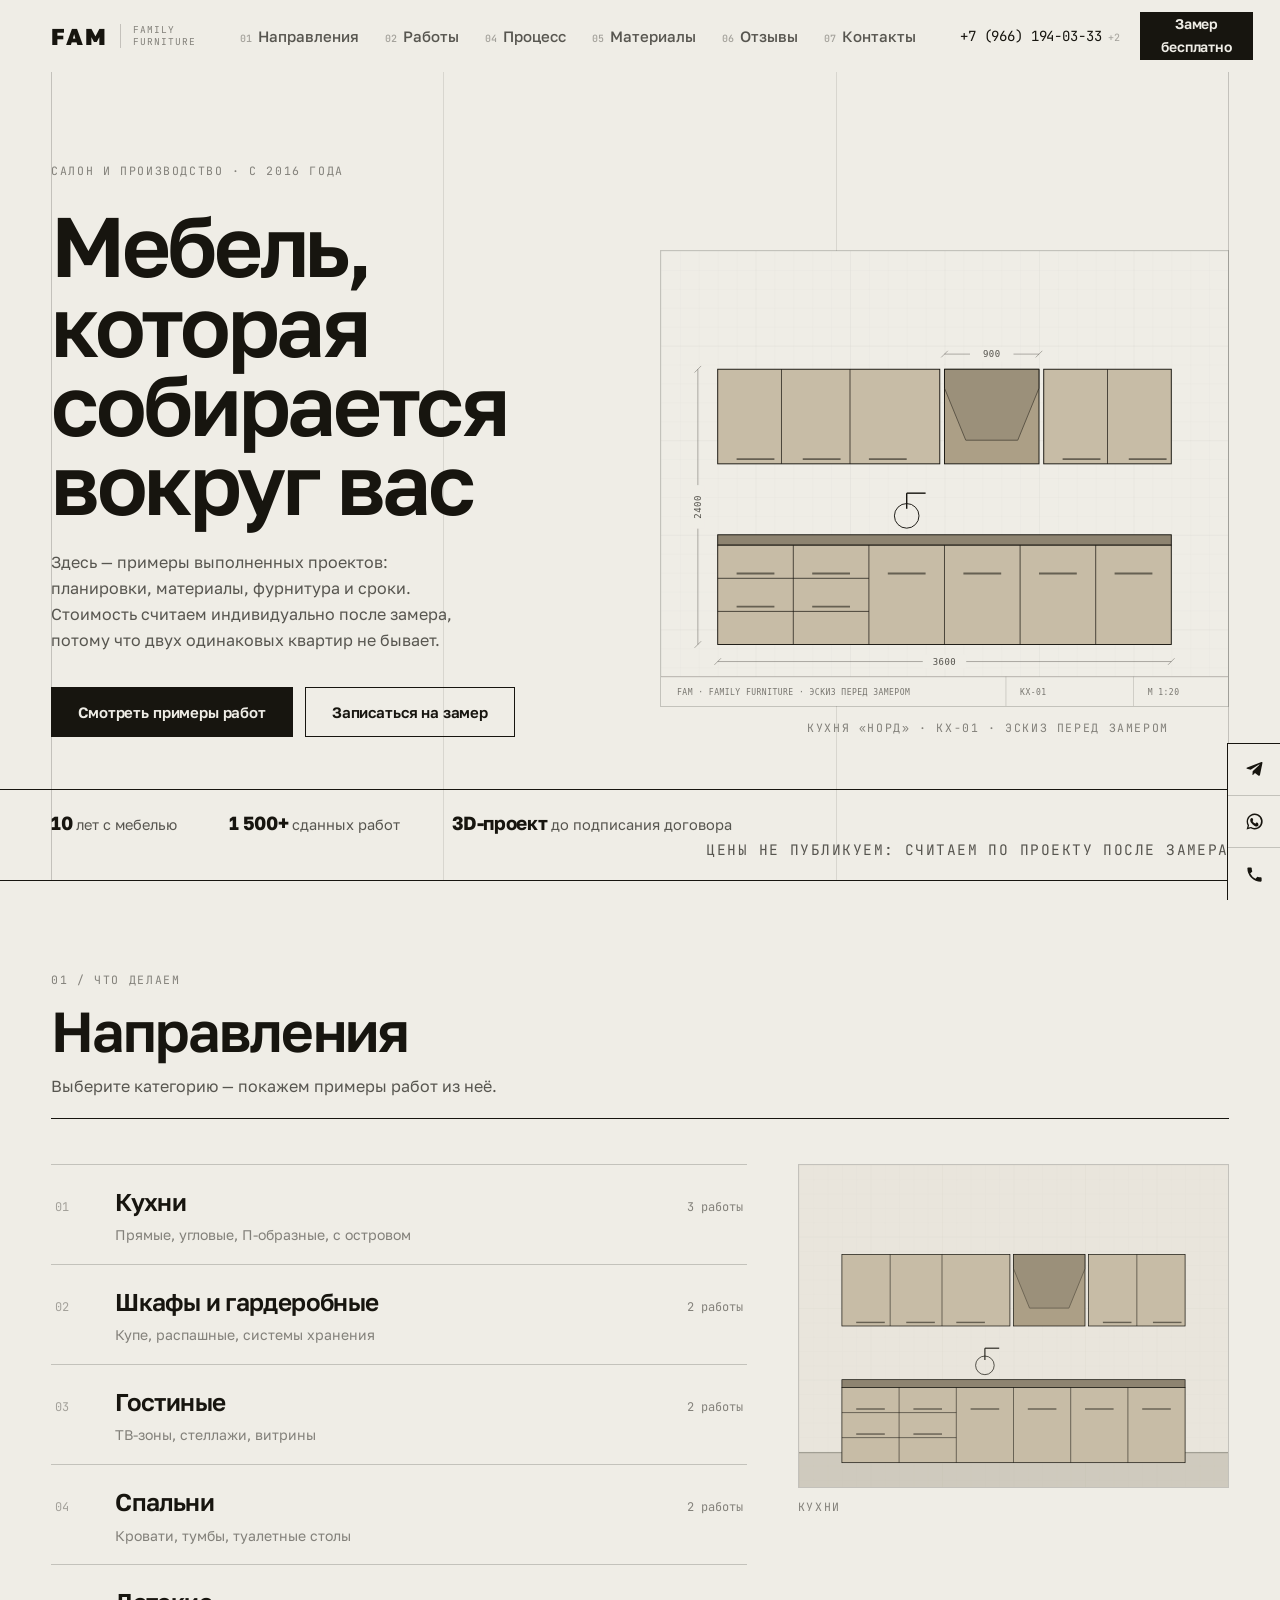
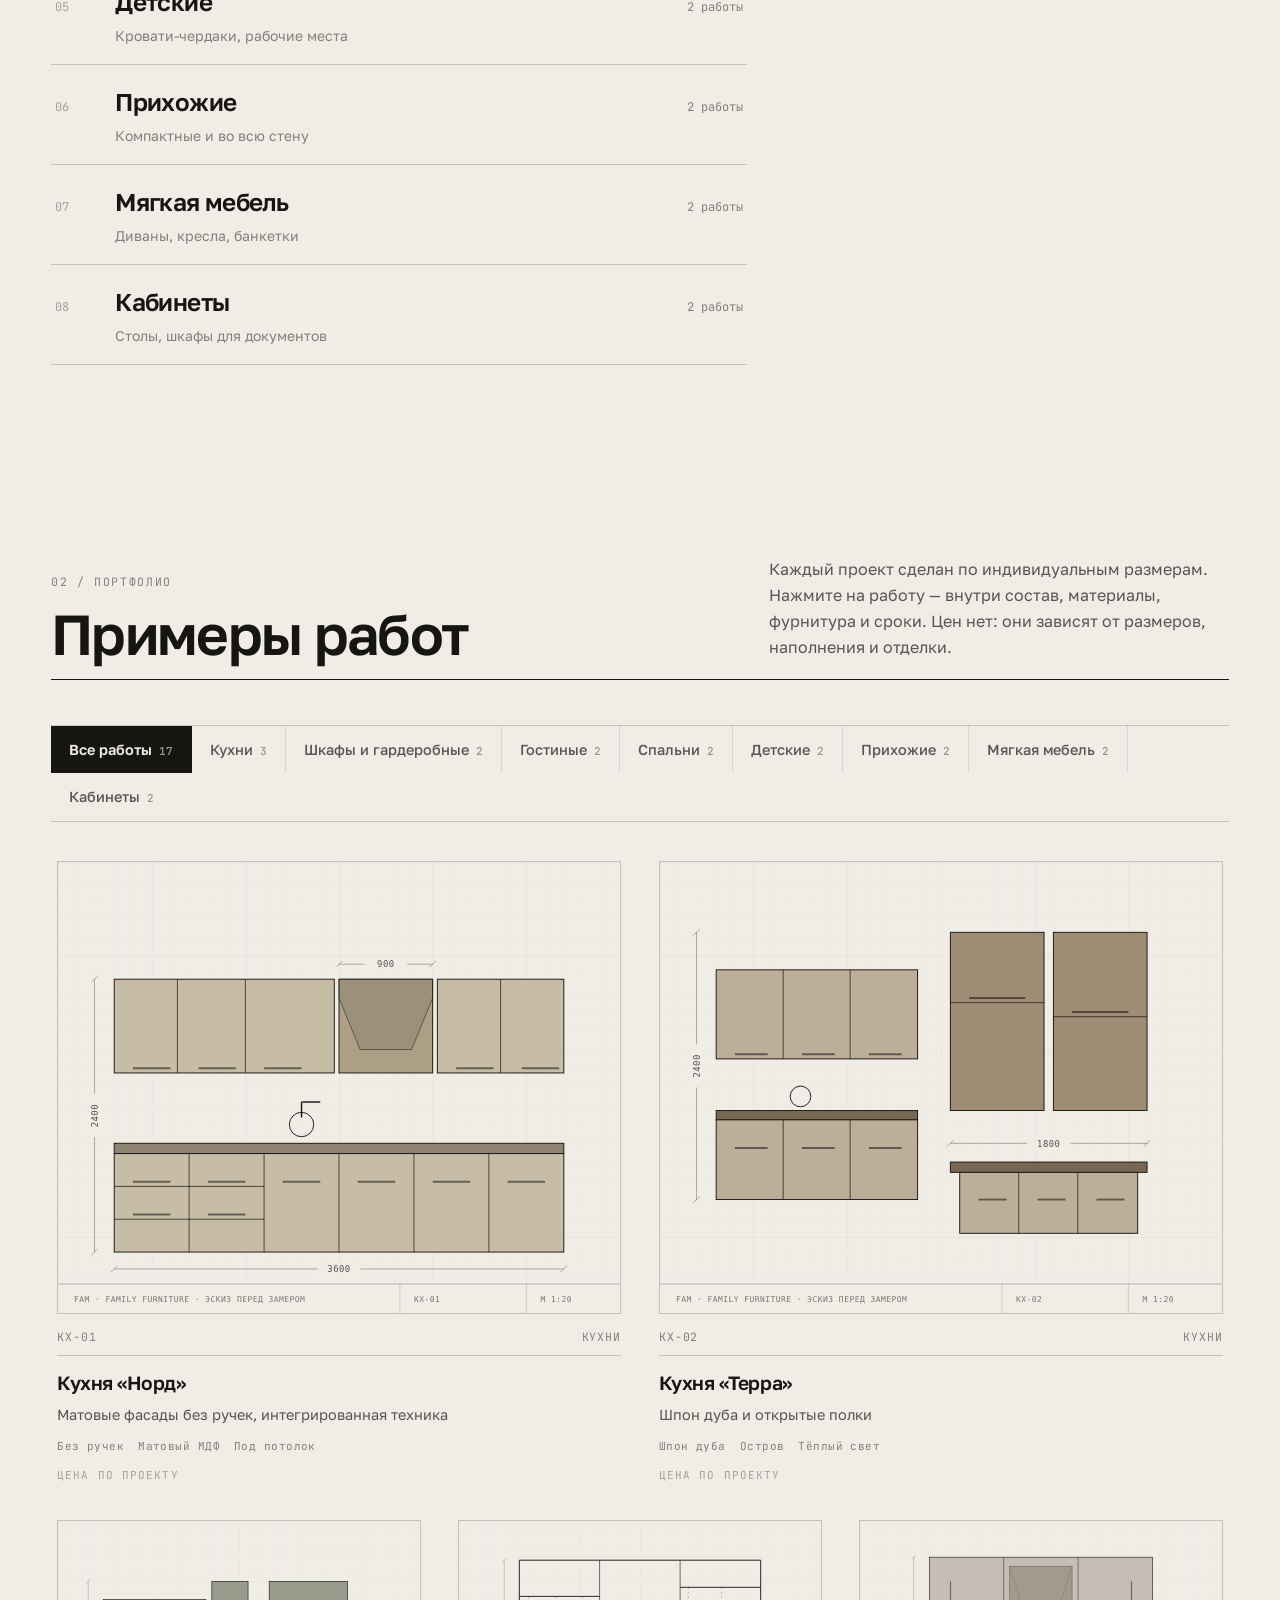
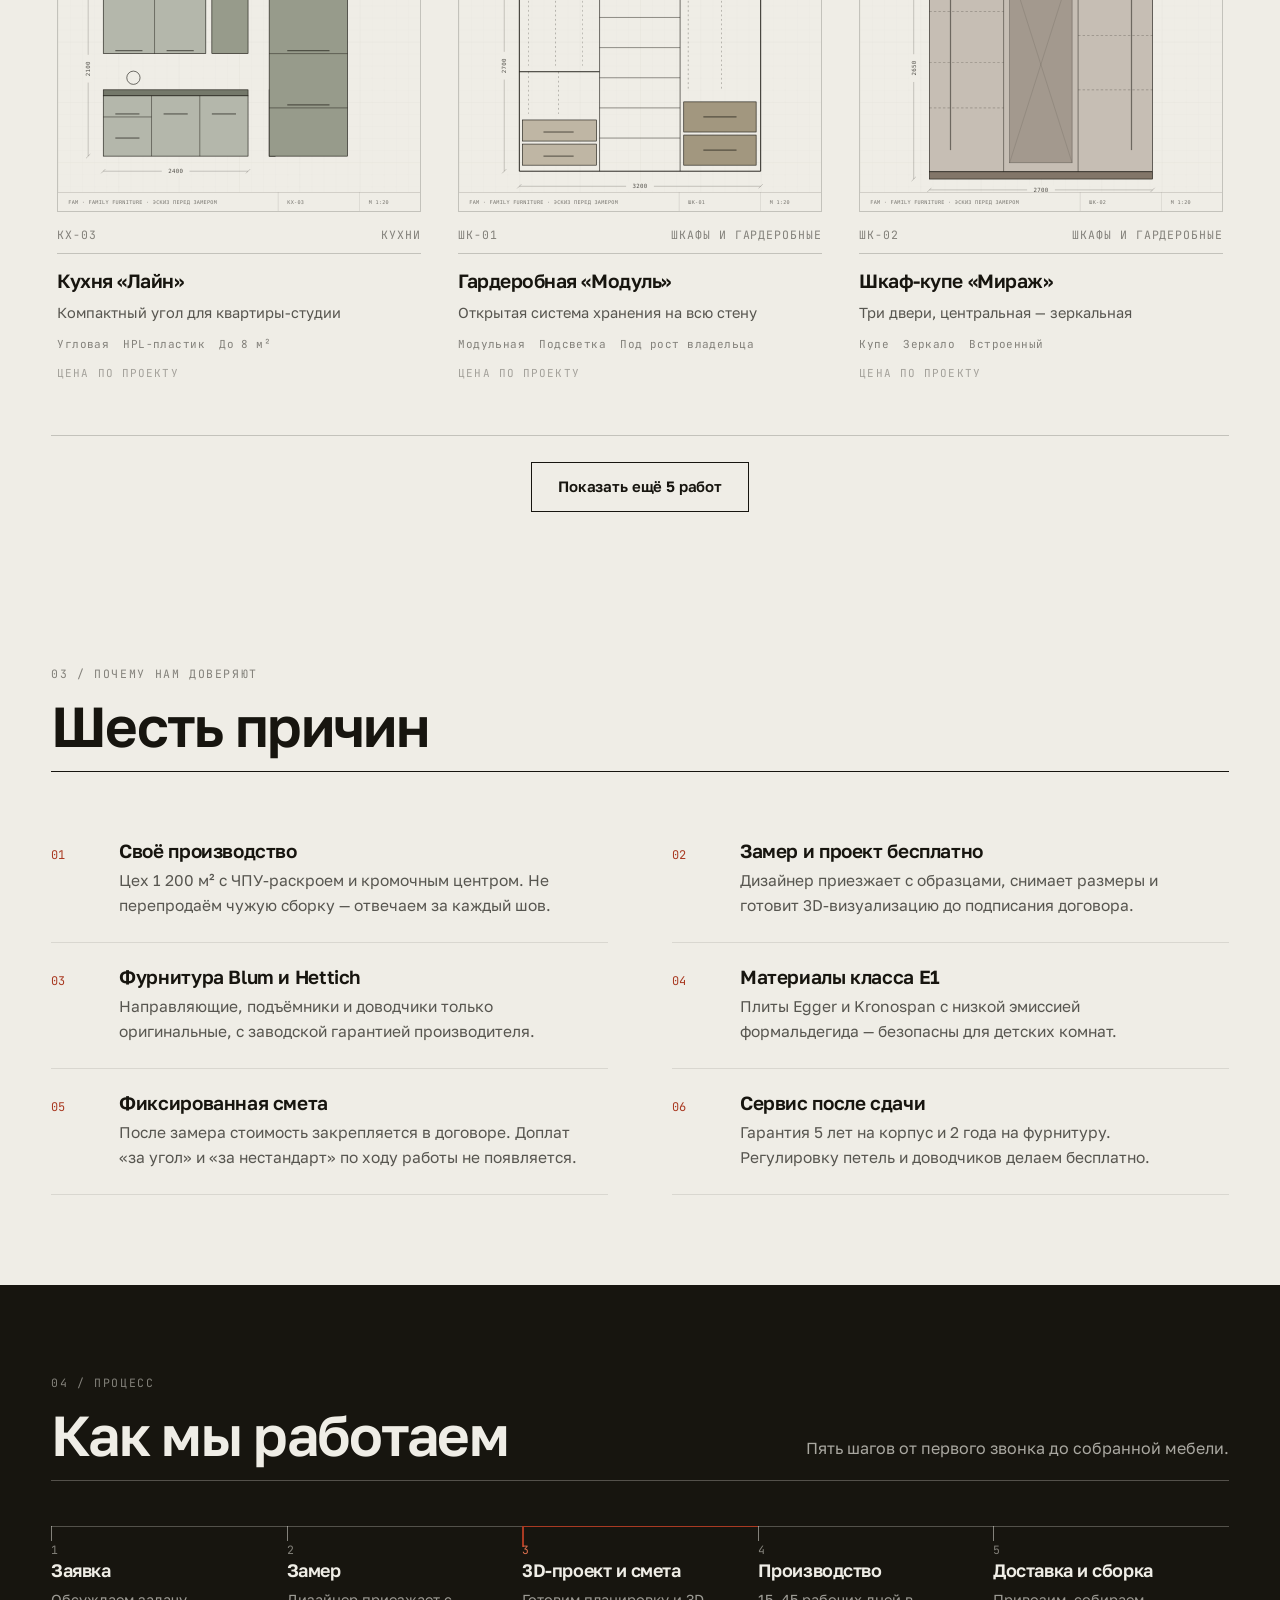
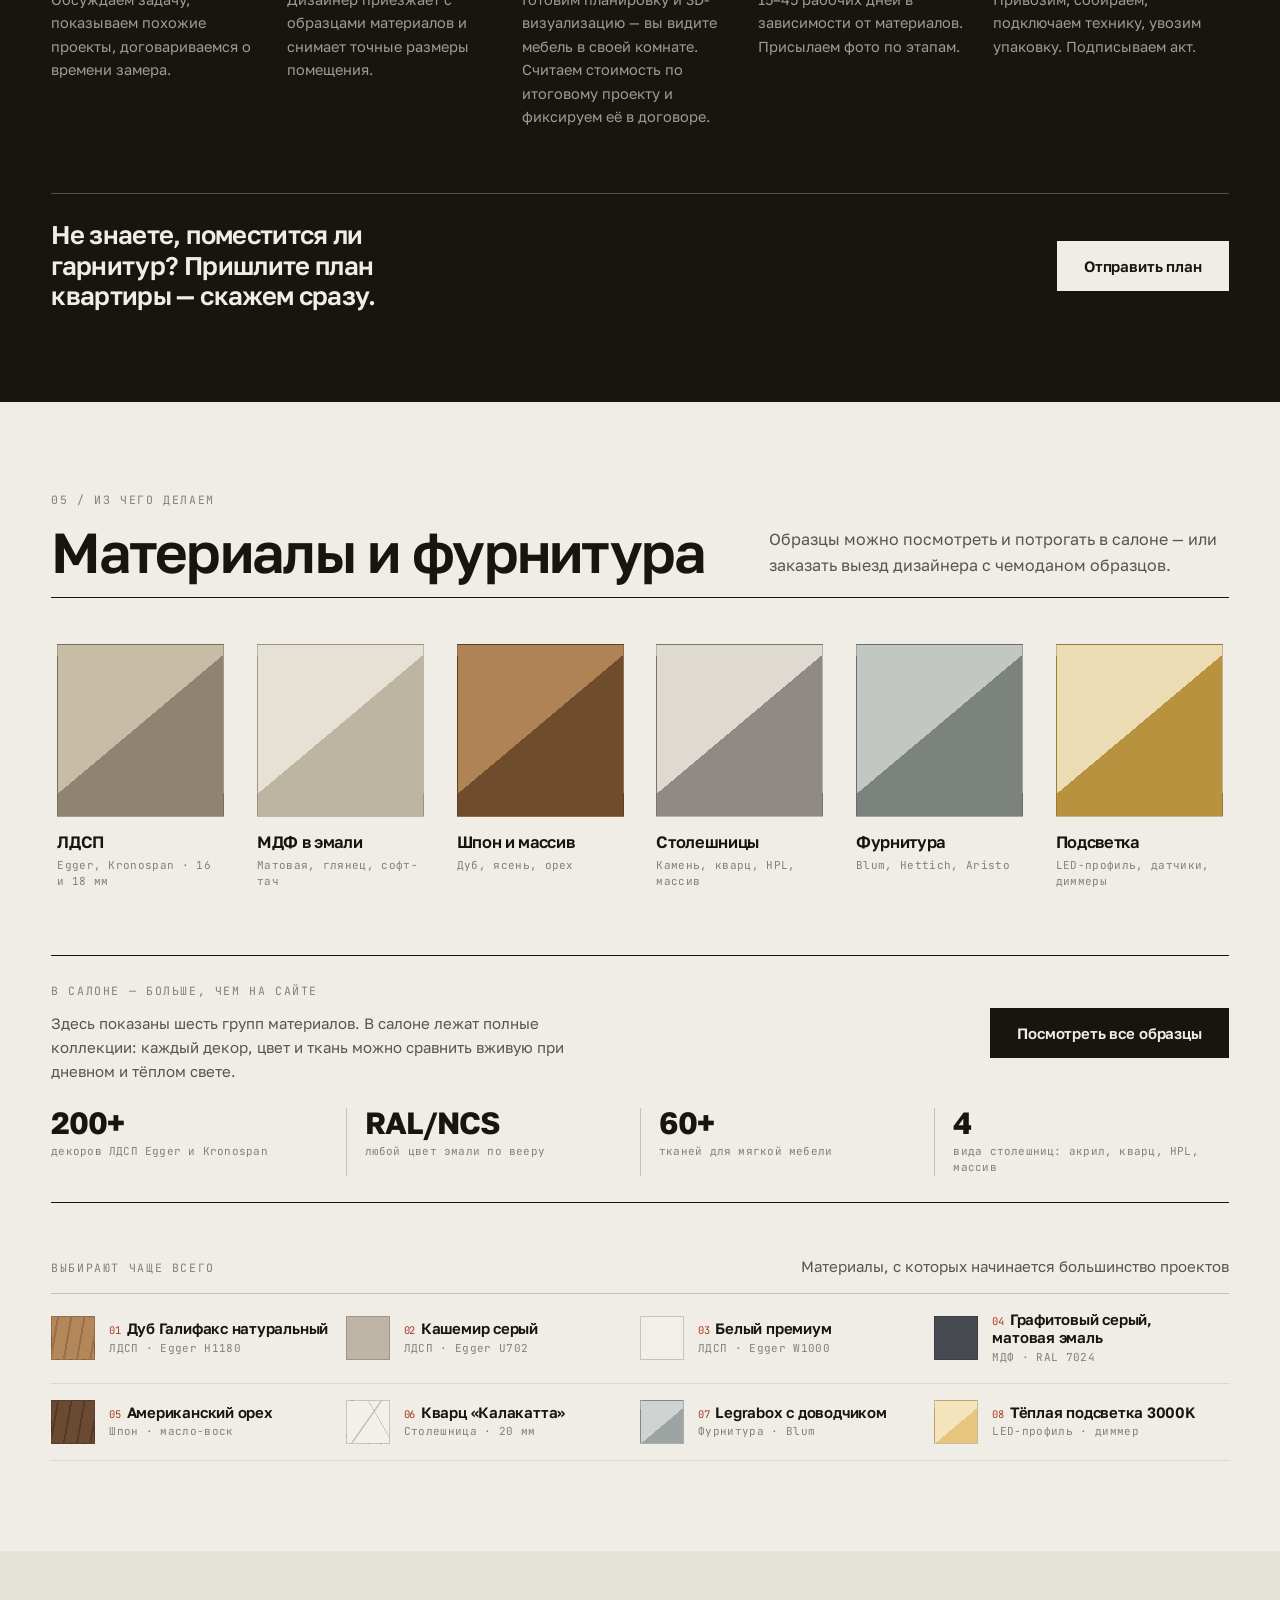
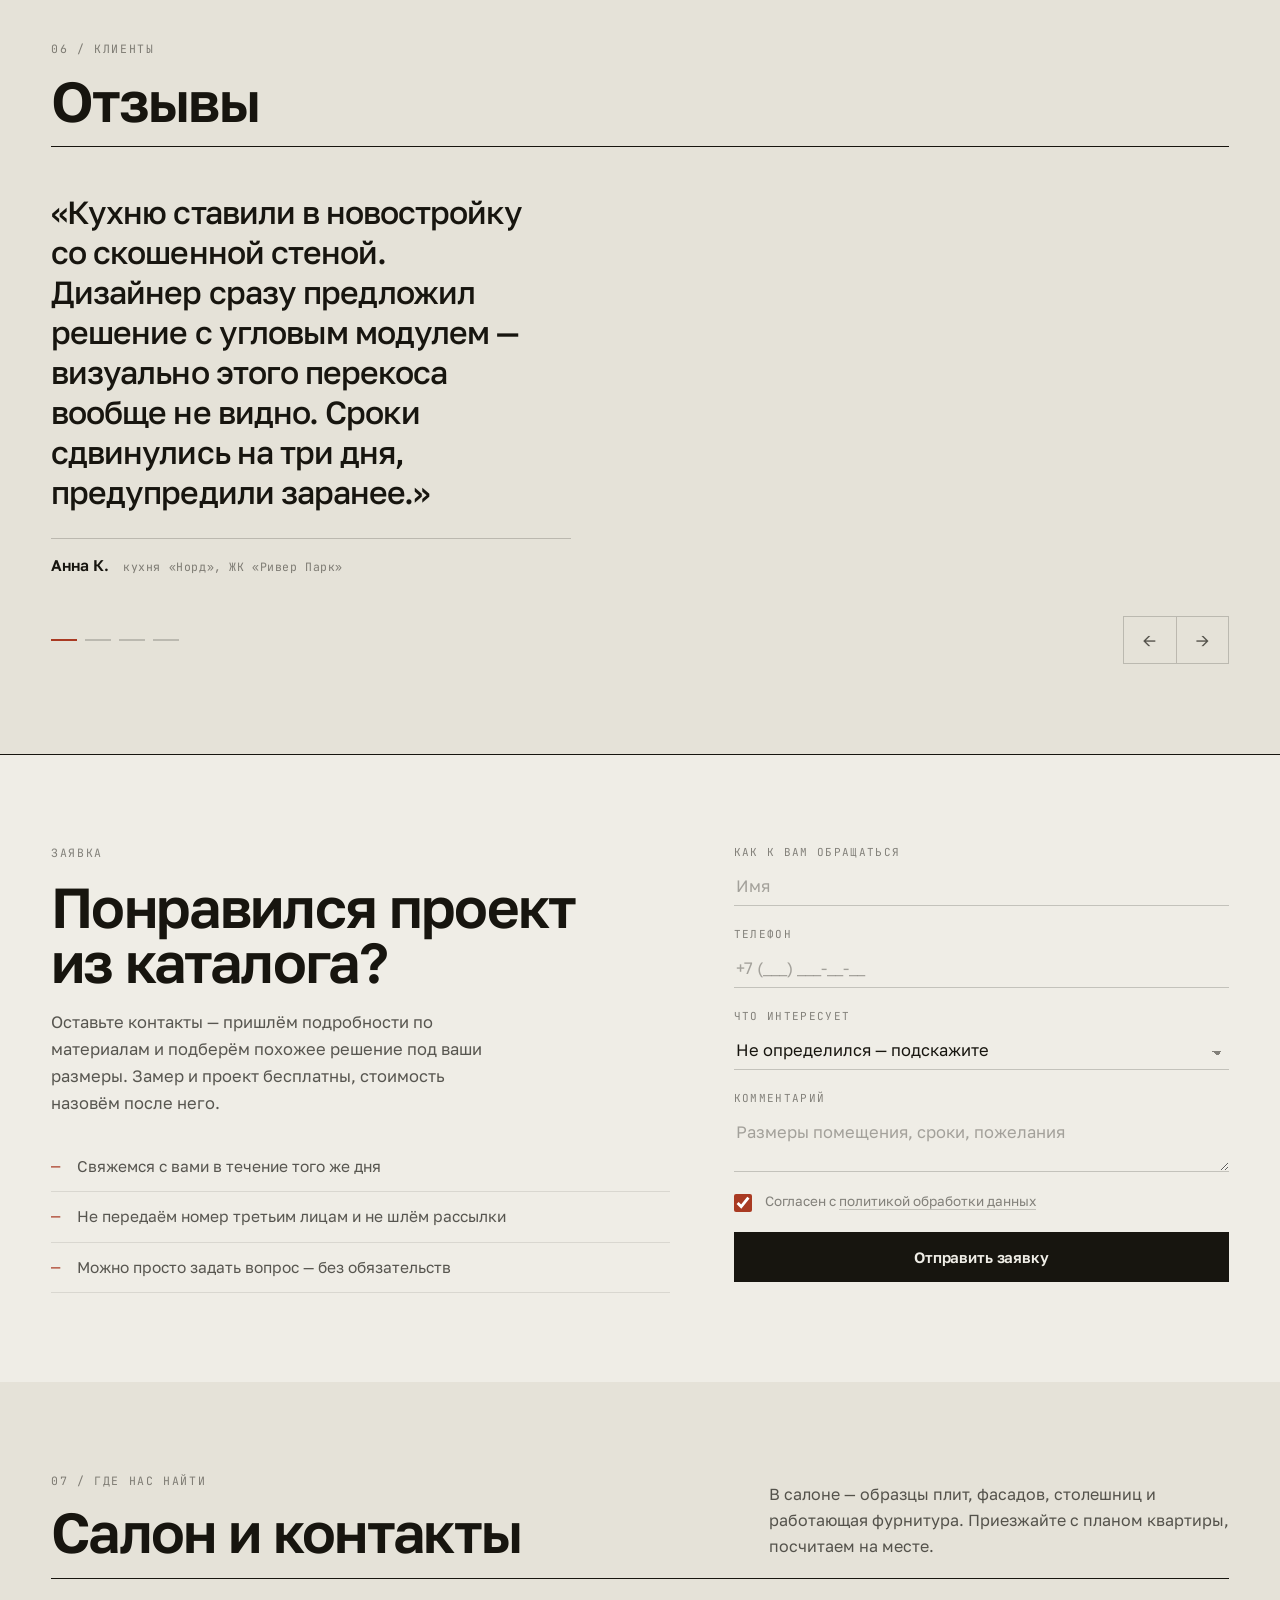
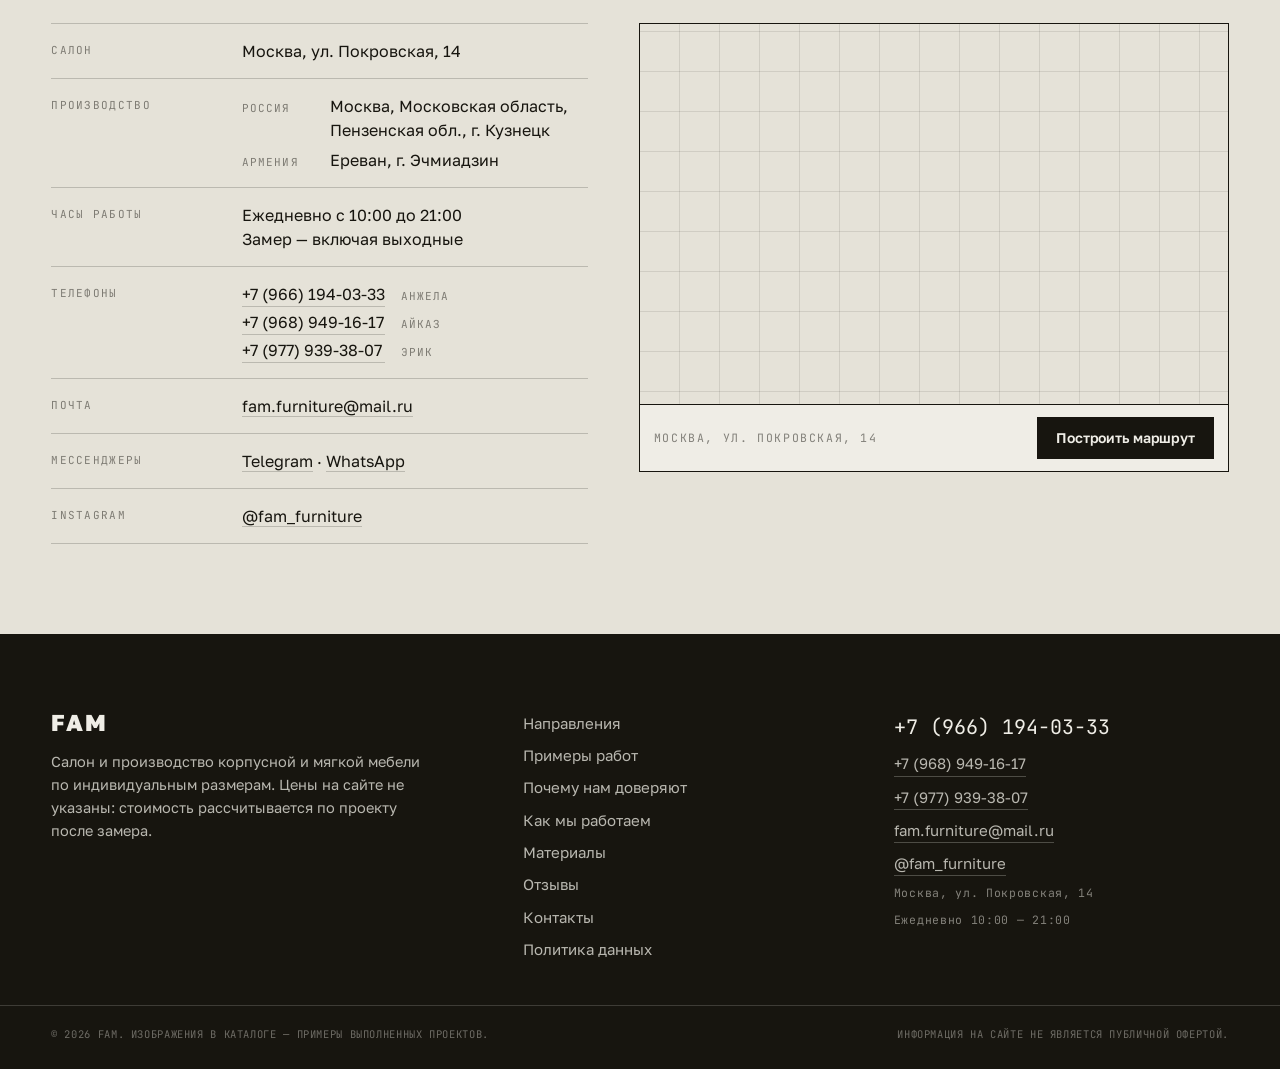
==== commit 8275790a: "Процесс: 3D-проект и смета — один шаг, всего пять шагов Co-Authored-By: Claude Opus 5 <noreply@anthr" ====
--- a/index.html
+++ b/index.html
@@ -201,15 +201,14 @@
         <span class="mono-label">04 / Процесс</span>
         <h2 class="h2">Как мы работаем</h2>
       </div>
-      <p class="head-line__note head-line__note--wide">Шесть шагов от первого звонка до собранной мебели.</p>
+      <p class="head-line__note head-line__note--wide">Пять шагов от первого звонка до собранной мебели.</p>
     </header>
     <ol class="steps">
       <li class="step"><span class="step__n">1</span><h3>Заявка</h3><p>Обсуждаем задачу, показываем похожие проекты, договариваемся о времени замера.</p></li>
       <li class="step"><span class="step__n">2</span><h3>Замер</h3><p>Дизайнер приезжает с образцами материалов и снимает точные размеры помещения.</p></li>
-      <li class="step step--key"><span class="step__n">3</span><h3>3D-проект</h3><p>Готовим планировку и 3D-визуализацию: вы видите мебель в своей комнате до подписания договора.</p></li>
-      <li class="step step--key step--key-end"><span class="step__n">4</span><h3>Смета и договор</h3><p>Считаем стоимость по итоговому проекту и фиксируем её в договоре.</p></li>
-      <li class="step"><span class="step__n">5</span><h3>Производство</h3><p>15–45 рабочих дней в зависимости от материалов. Присылаем фото по этапам.</p></li>
-      <li class="step"><span class="step__n">6</span><h3>Доставка и сборка</h3><p>Привозим, собираем, подключаем технику, увозим упаковку. Подписываем акт.</p></li>
+      <li class="step step--key"><span class="step__n">3</span><h3>3D-проект и смета</h3><p>Готовим планировку и 3D-визуализацию — вы видите мебель в своей комнате. Считаем стоимость по итоговому проекту и фиксируем её в договоре.</p></li>
+      <li class="step"><span class="step__n">4</span><h3>Производство</h3><p>15–45 рабочих дней в зависимости от материалов. Присылаем фото по этапам.</p></li>
+      <li class="step"><span class="step__n">5</span><h3>Доставка и сборка</h3><p>Привозим, собираем, подключаем технику, увозим упаковку. Подписываем акт.</p></li>
     </ol>
     <div class="plan-cta">
       <p>Не знаете, поместится ли гарнитур? Пришлите план квартиры — скажем сразу.</p>
--- a/css/styles.css
+++ b/css/styles.css
@@ -311,7 +311,7 @@
 }
 
 /* ————— 04 ПРОЦЕСС: шаги как размерная линия ————— */
-.steps{list-style:none;margin:0;padding:0;display:grid;grid-template-columns:repeat(6,1fr);gap:0}
+.steps{list-style:none;margin:0;padding:0;display:grid;grid-template-columns:repeat(5,1fr);gap:0}
 .step{position:relative;padding:34px 22px 0 0;border-top:1px solid rgba(239,237,230,.28)}
 .step::before{content:'';position:absolute;top:-1px;left:0;width:1px;height:15px;background:rgba(239,237,230,.5)}
 .step__n{position:absolute;top:14px;left:0;font-family:var(--mono);font-size:11.5px;color:rgba(239,237,230,.5)}
@@ -321,10 +321,6 @@
 .step--key{border-top-color:var(--red)}
 .step--key::before{background:var(--red);height:21px;width:2px}
 .step--key .step__n{color:#E0714F}
-/* 3 и 4 — одна красная линия: засечка только в начале и в конце отрезка */
-.step--key-end::before{height:15px;width:1px;background:rgba(239,237,230,.5)}
-.step--key-end::after{content:'';position:absolute;top:-1px;right:0;width:2px;height:21px;background:var(--red)}
-@media (max-width:1200px){.steps{grid-template-columns:repeat(3,1fr);gap:0 32px}}
 @media (max-width:1000px){.steps{grid-template-columns:repeat(2,1fr);gap:0 32px}}
 @media (max-width:600px){.steps{grid-template-columns:1fr}}
 
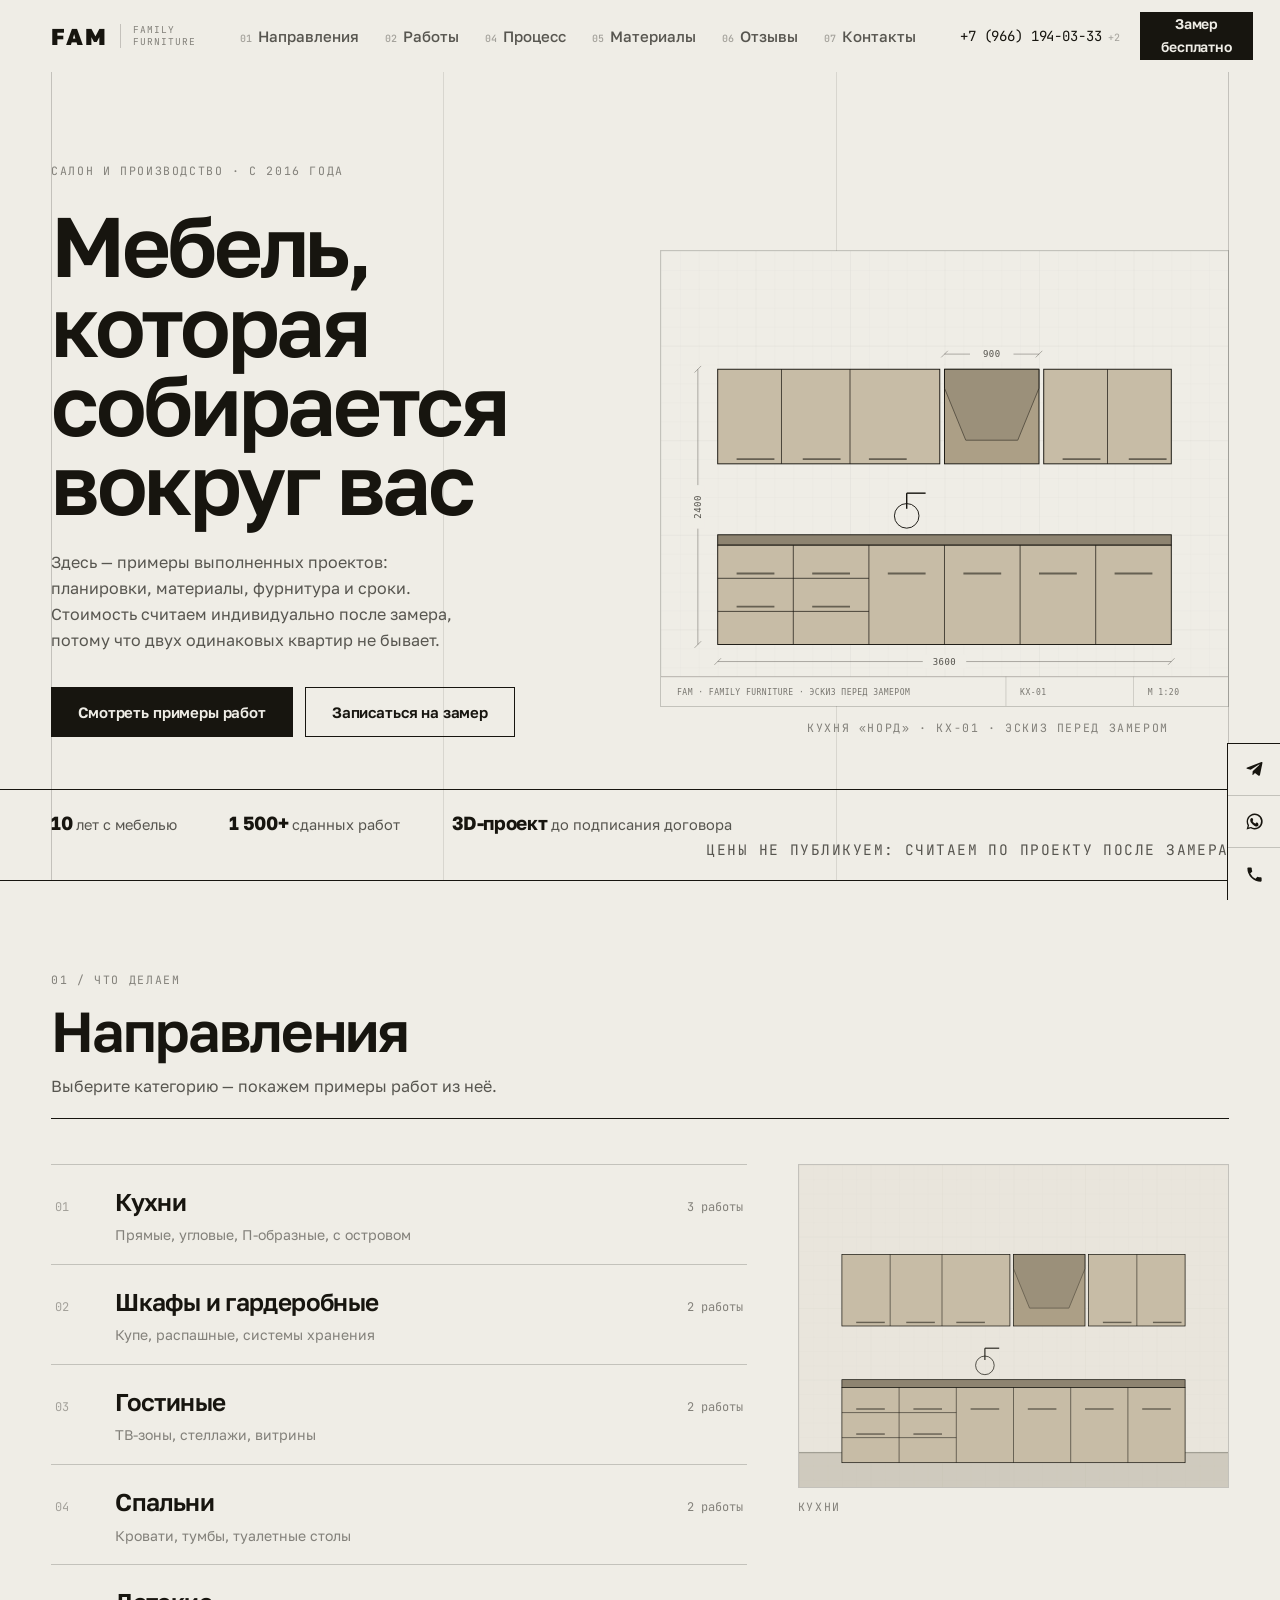
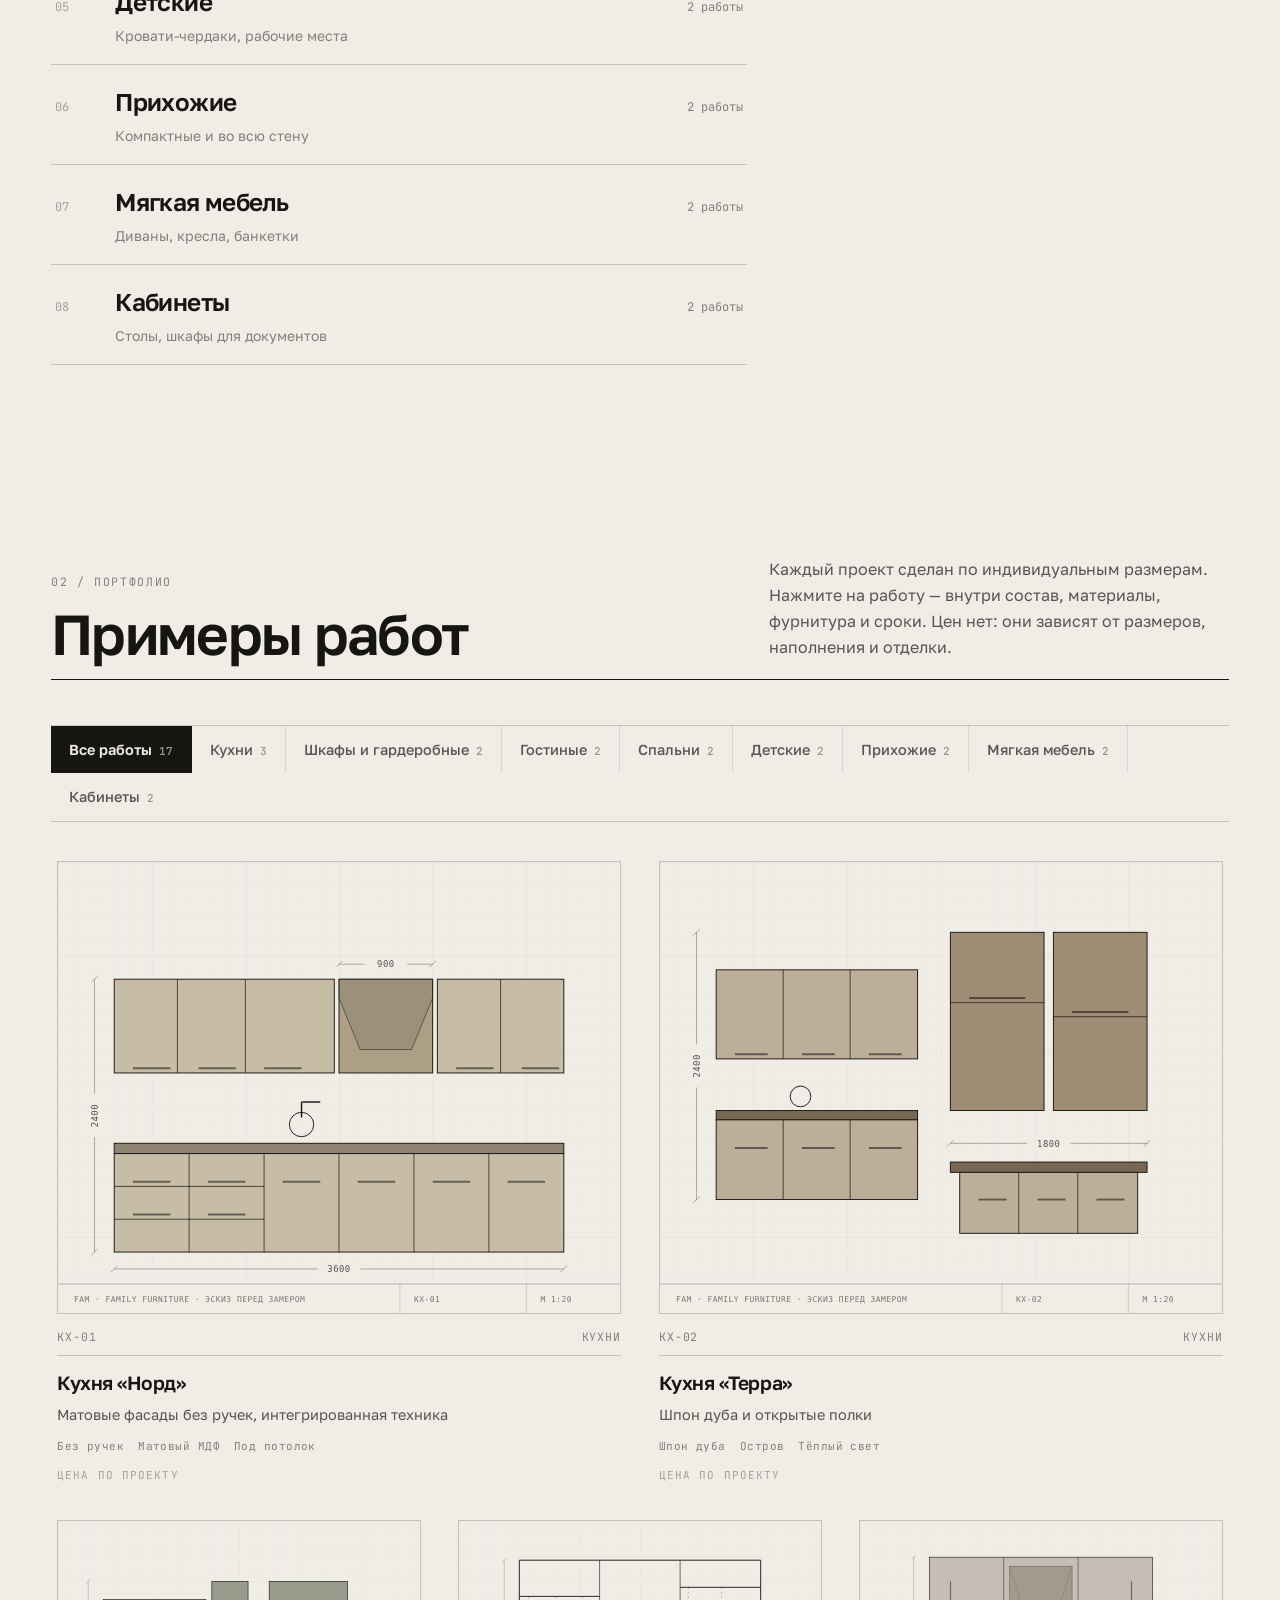
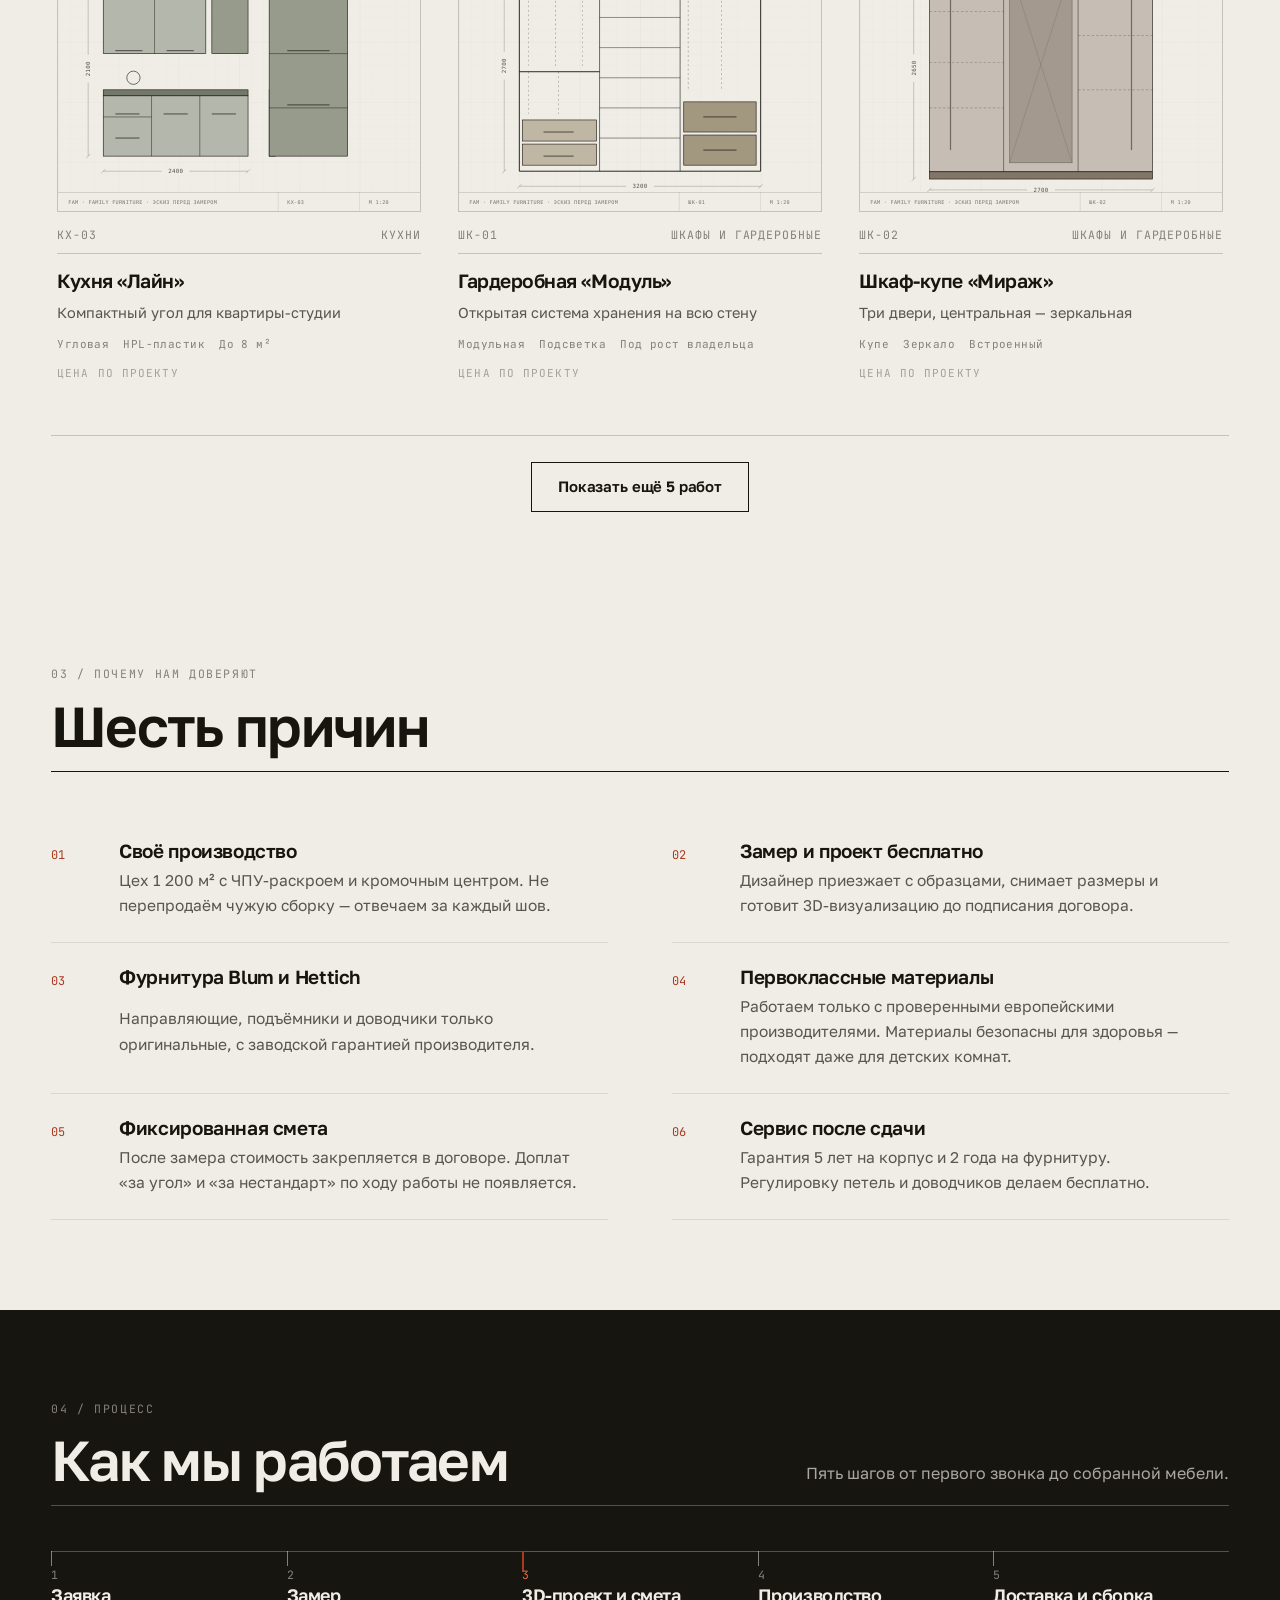
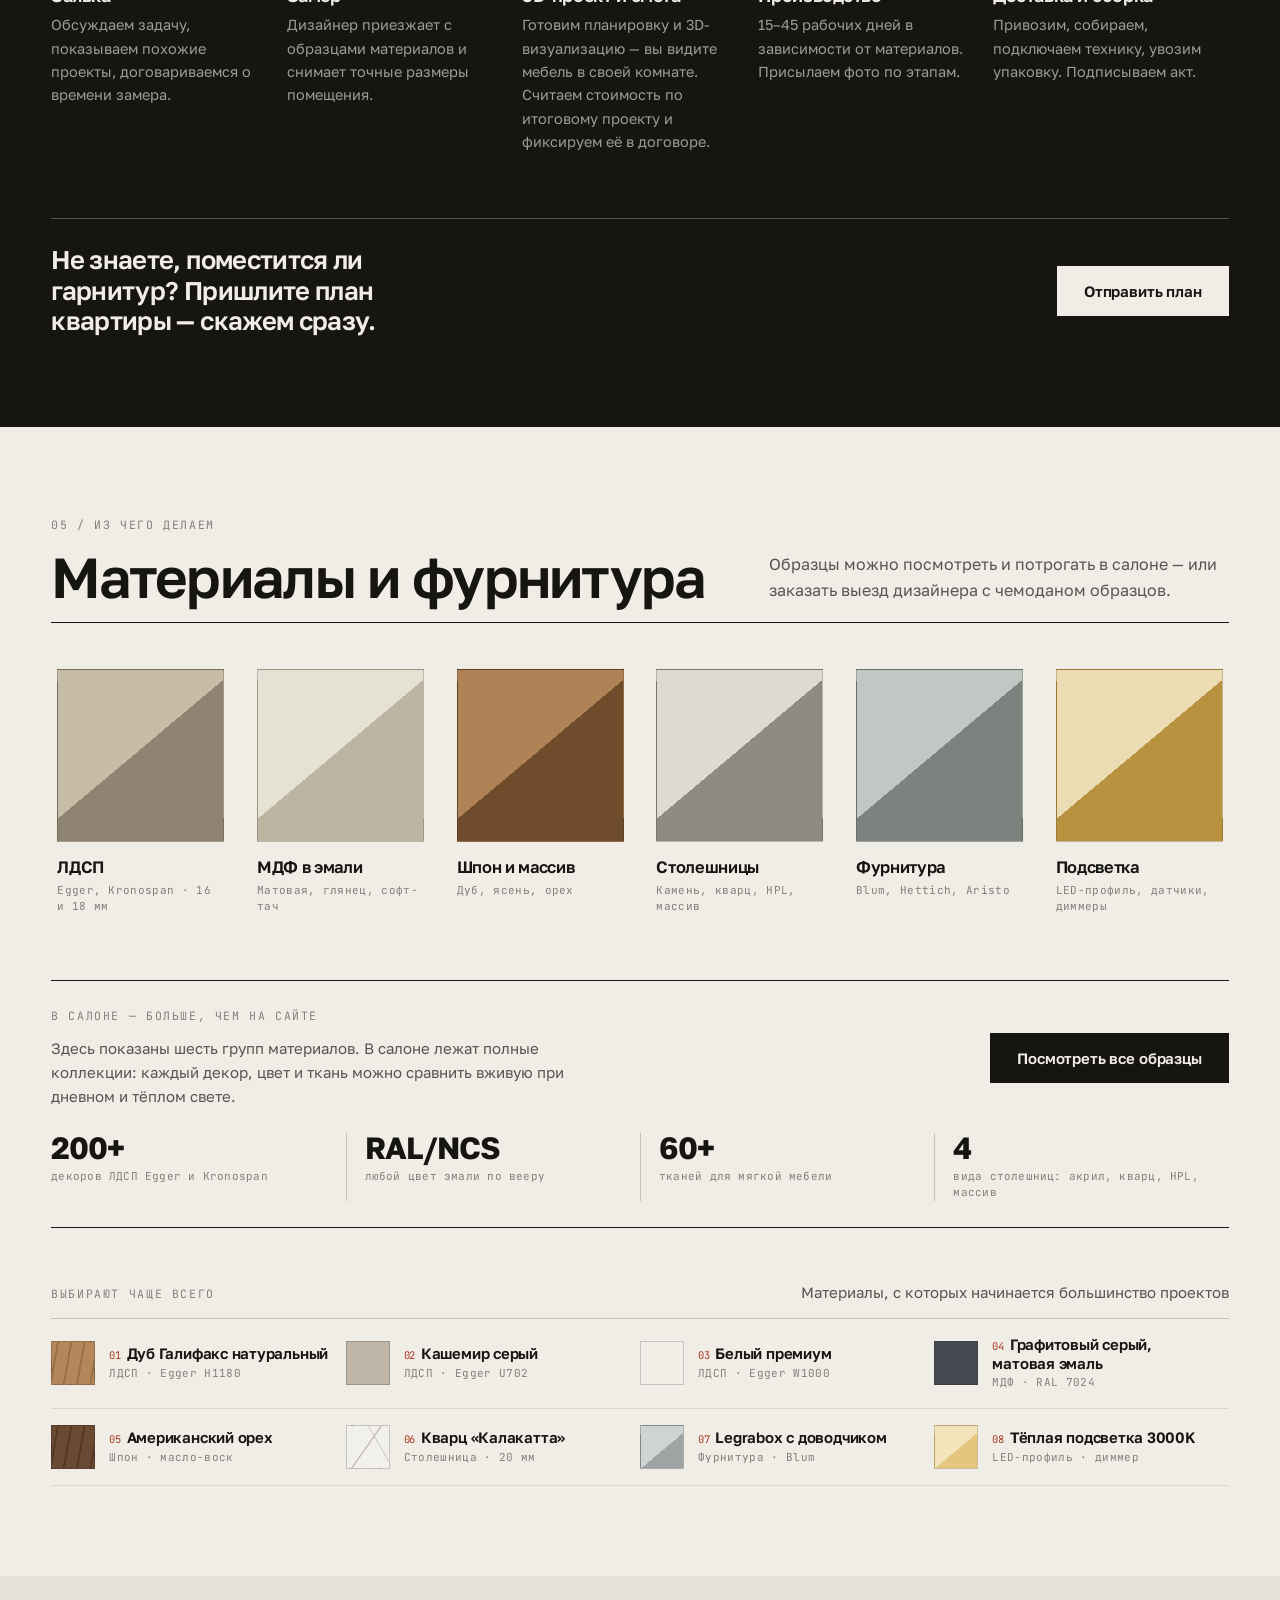
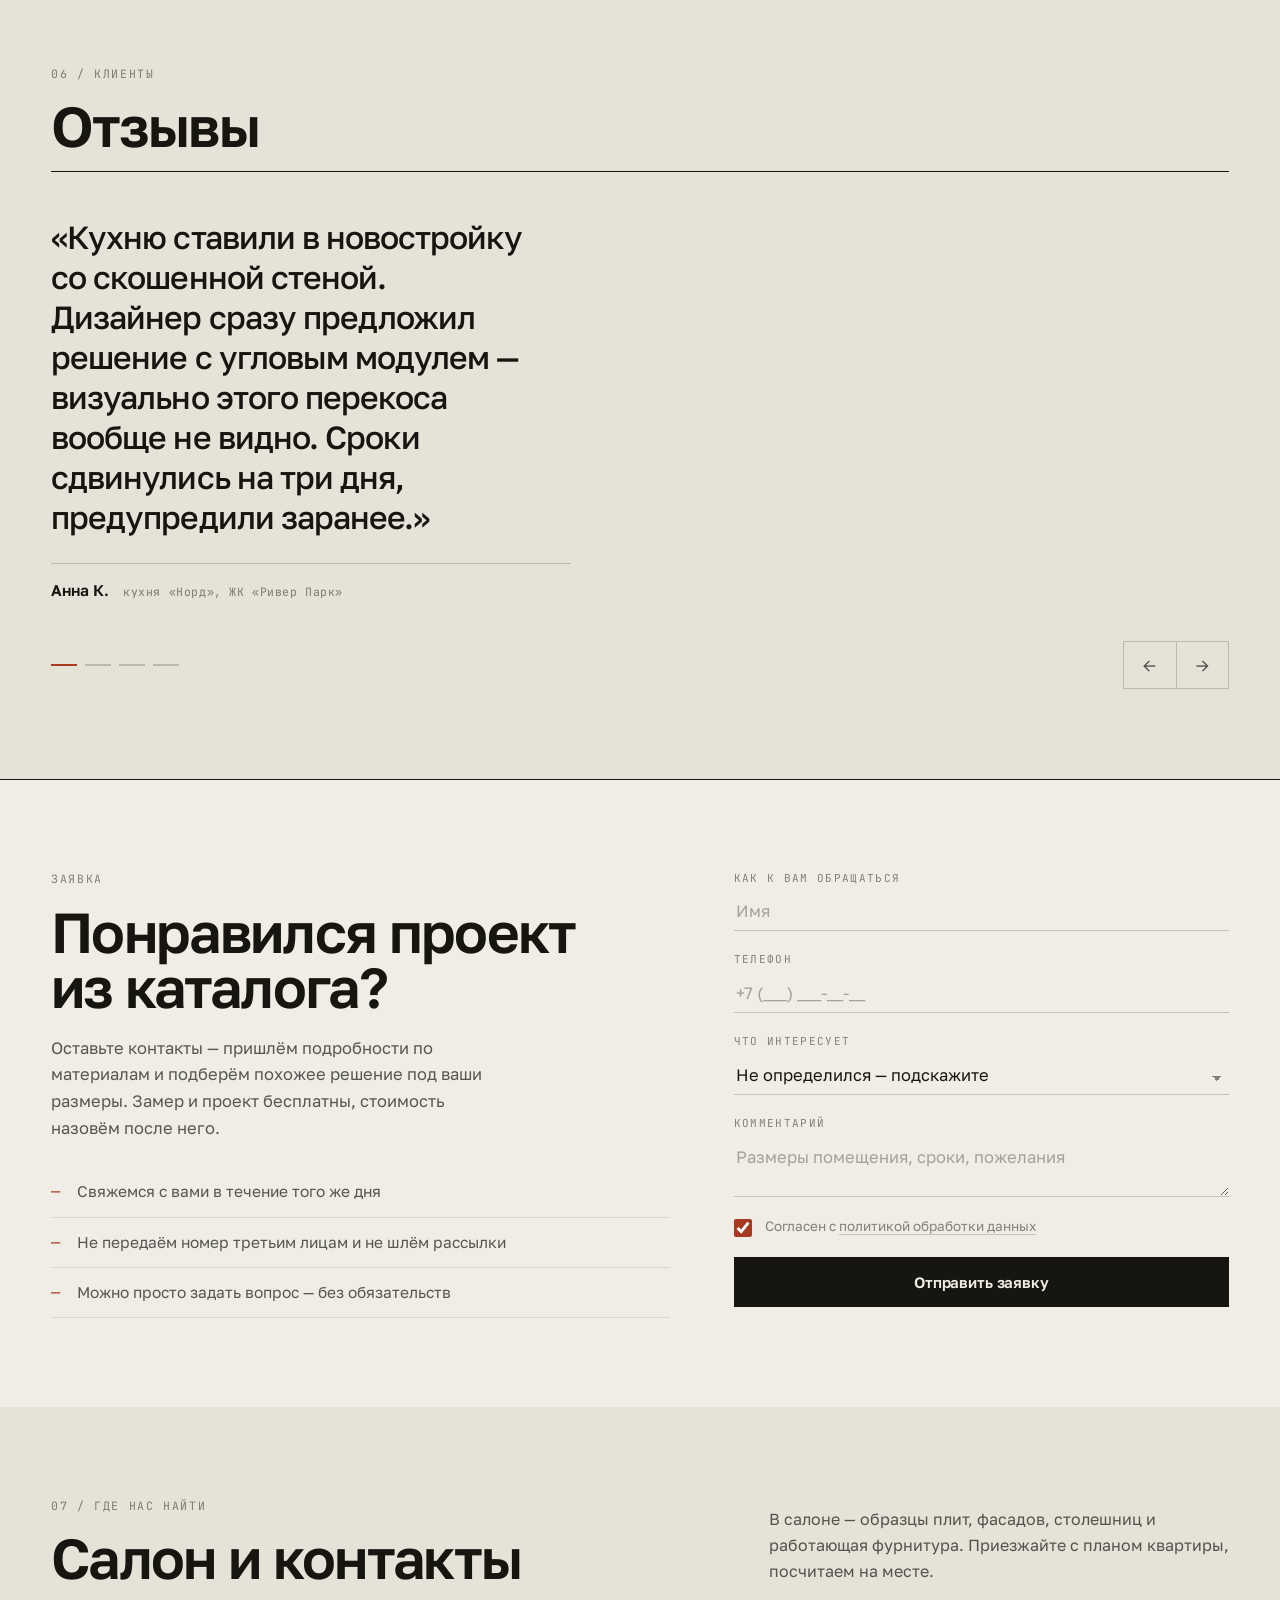
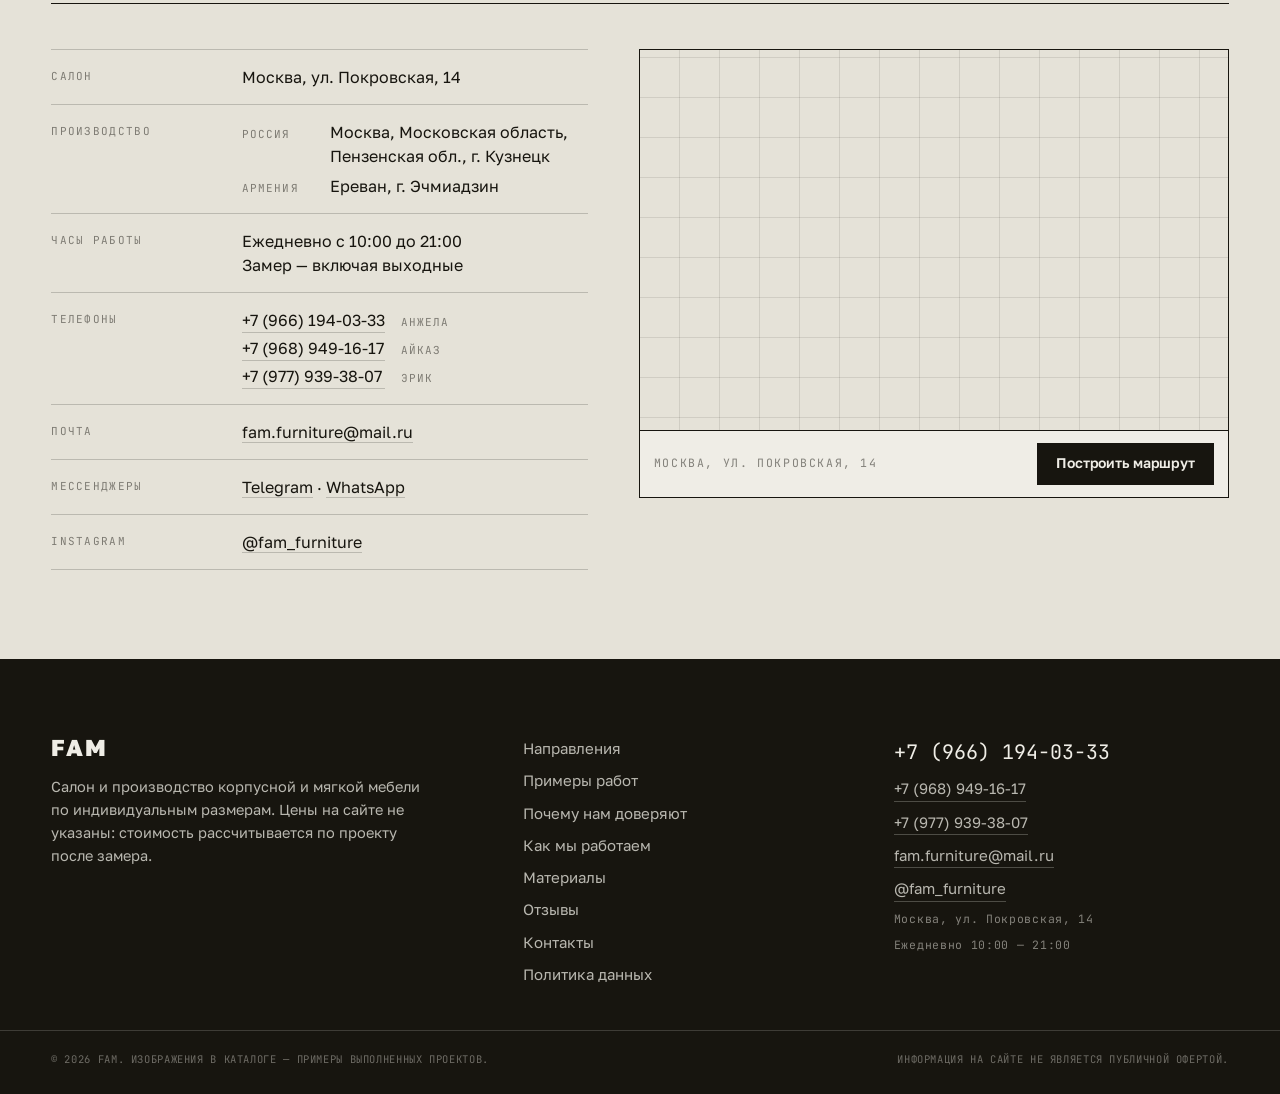
==== commit 321caae1: "Причины: «Первоклассные материалы» простыми словами Co-Authored-By: Claude Opus 5 <noreply@anthropic" ====
--- a/index.html
+++ b/index.html
@@ -176,8 +176,8 @@
       </article>
       <article class="reason">
         <span class="reason__n">04</span>
-        <h3>Материалы класса E1</h3>
-        <p>Плиты Egger и Kronospan с низкой эмиссией формальдегида — безопасны для детских комнат.</p>
+        <h3>Первоклассные материалы</h3>
+        <p>Работаем только с проверенными европейскими производителями. Материалы безопасны для здоровья — подходят даже для детских комнат.</p>
       </article>
       <article class="reason">
         <span class="reason__n">05</span>
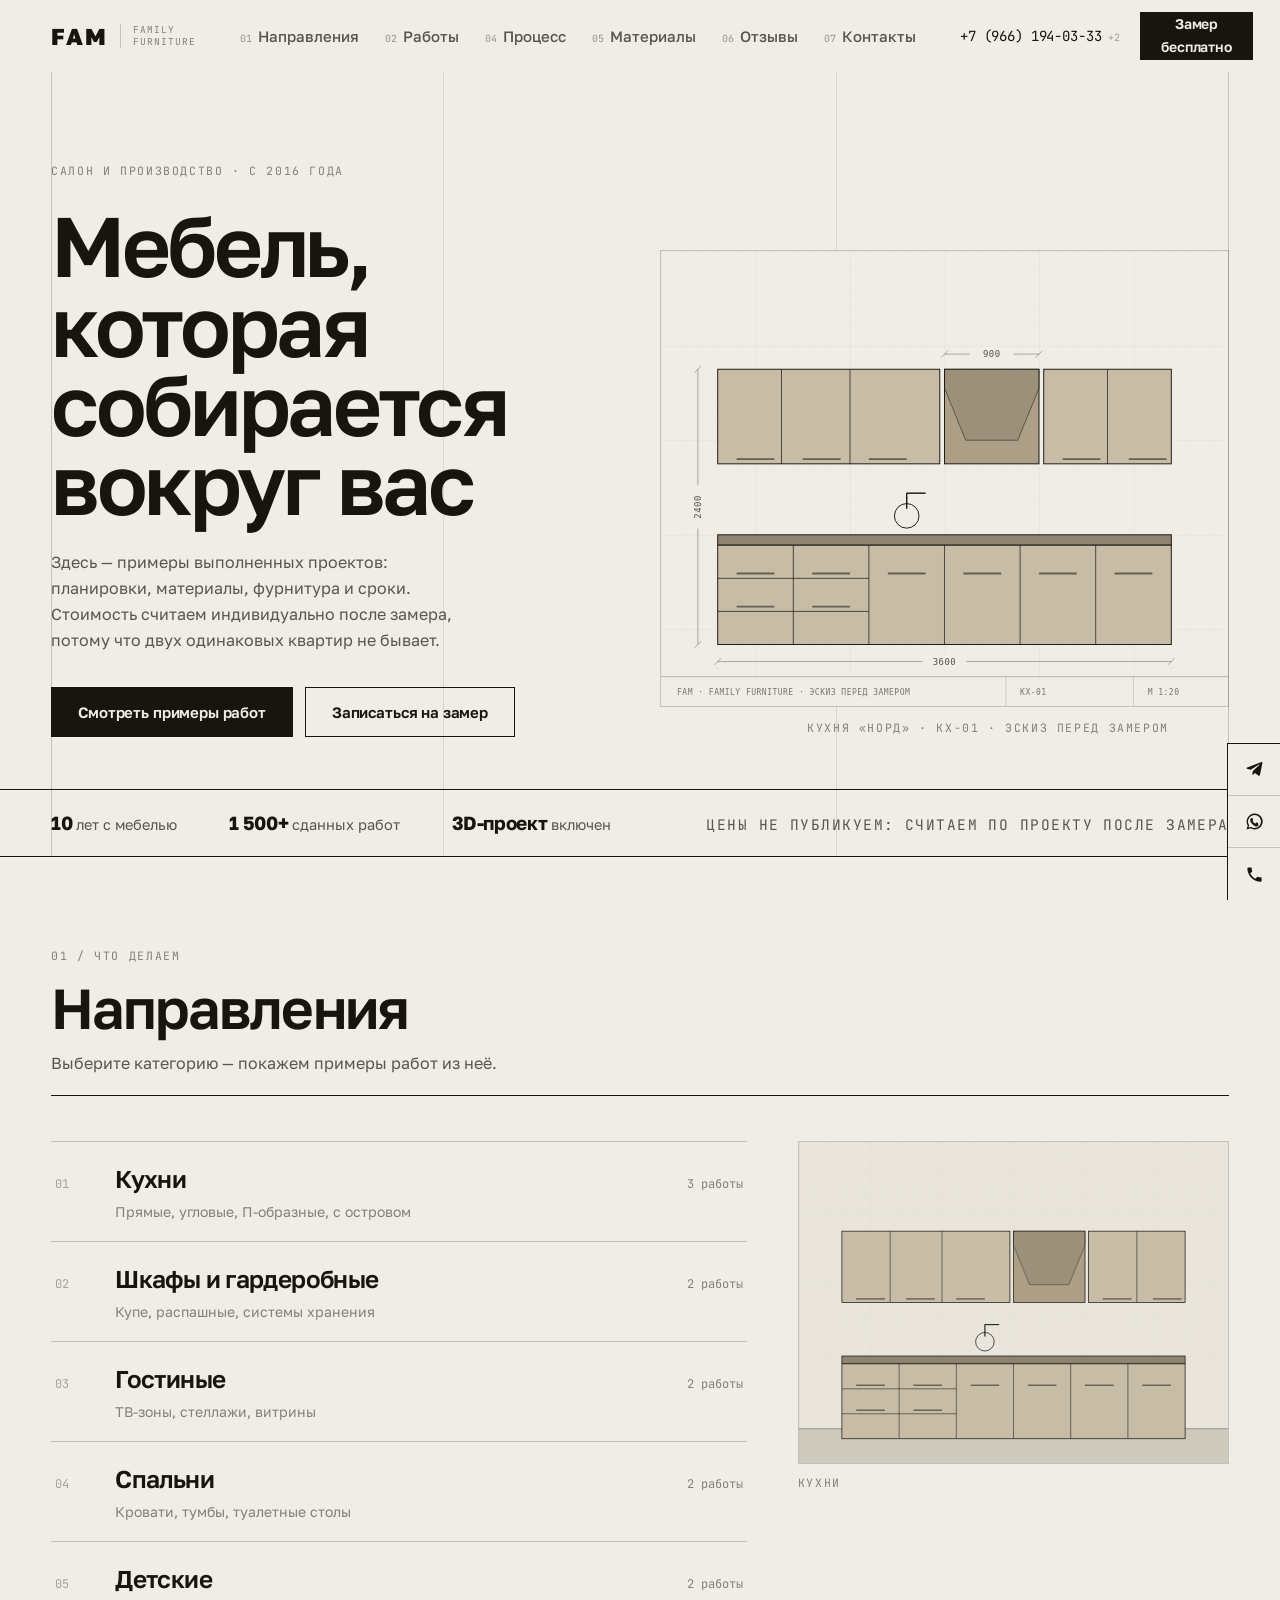
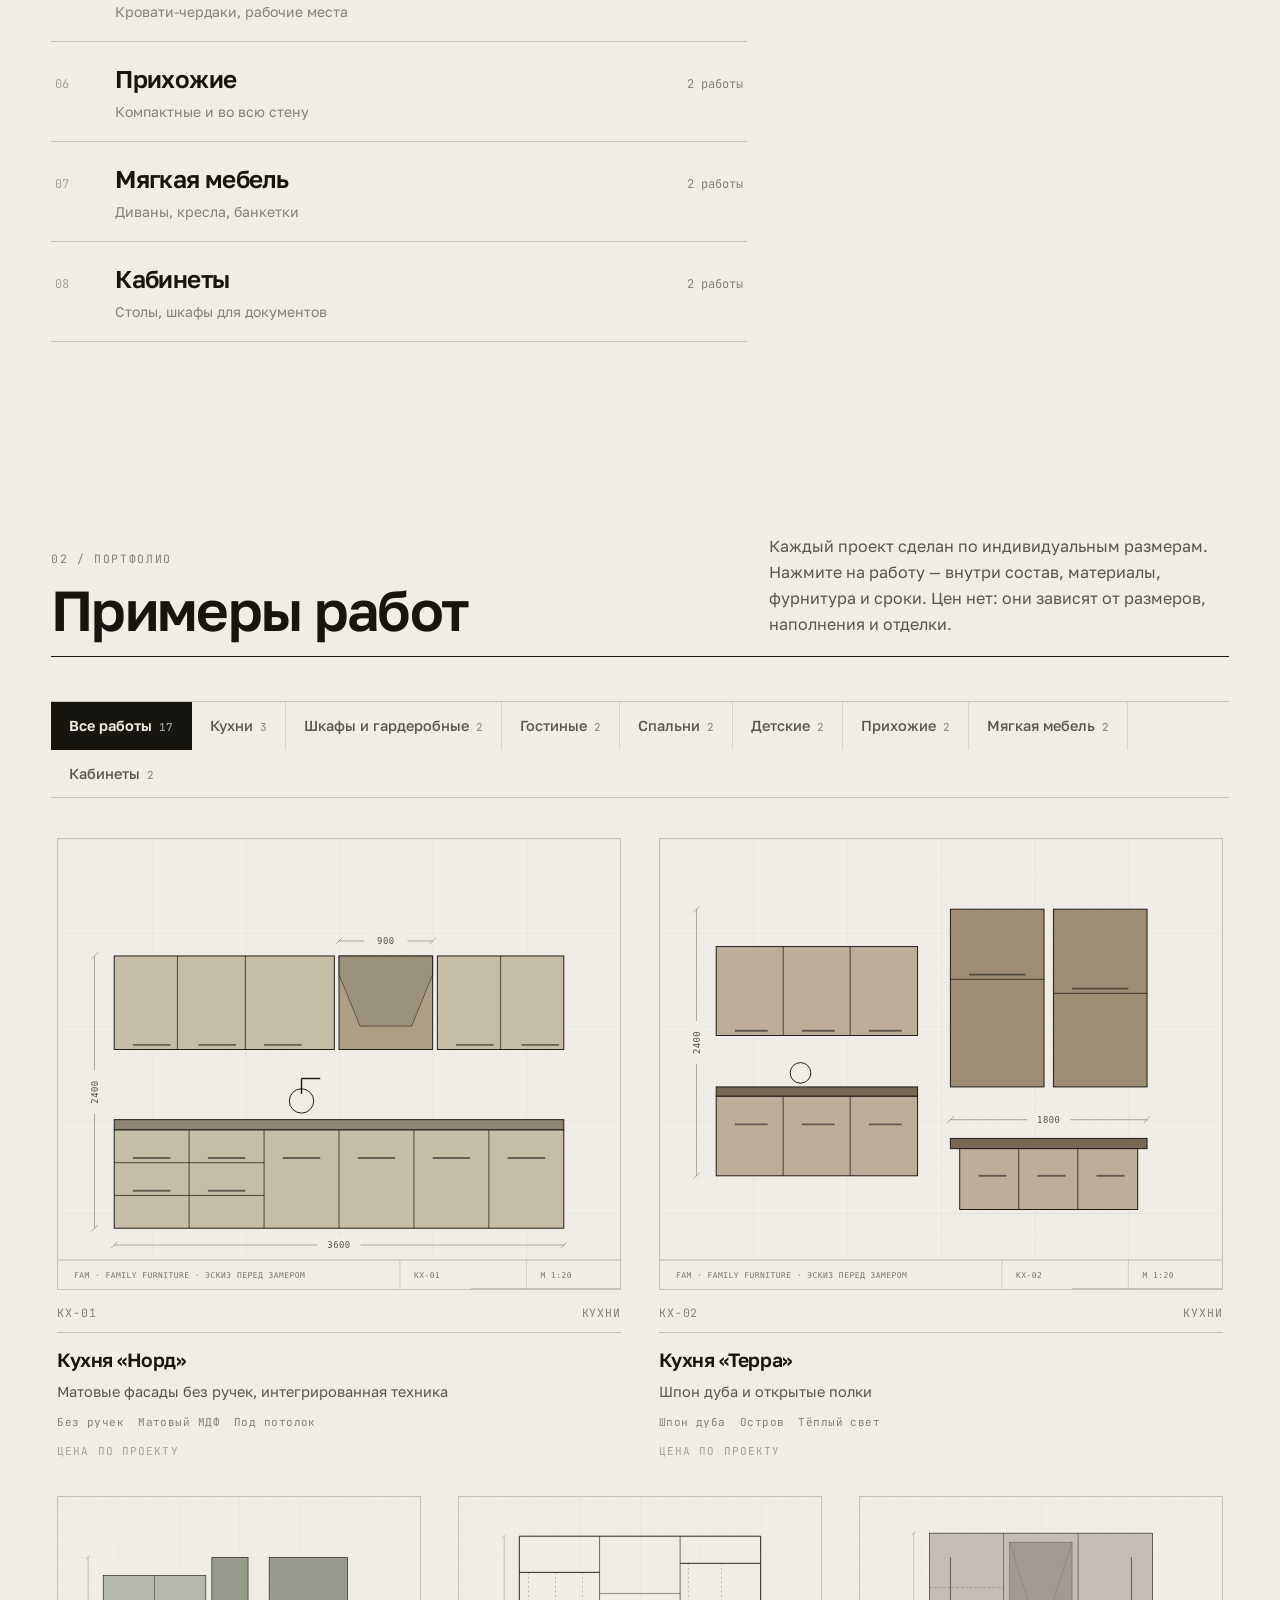
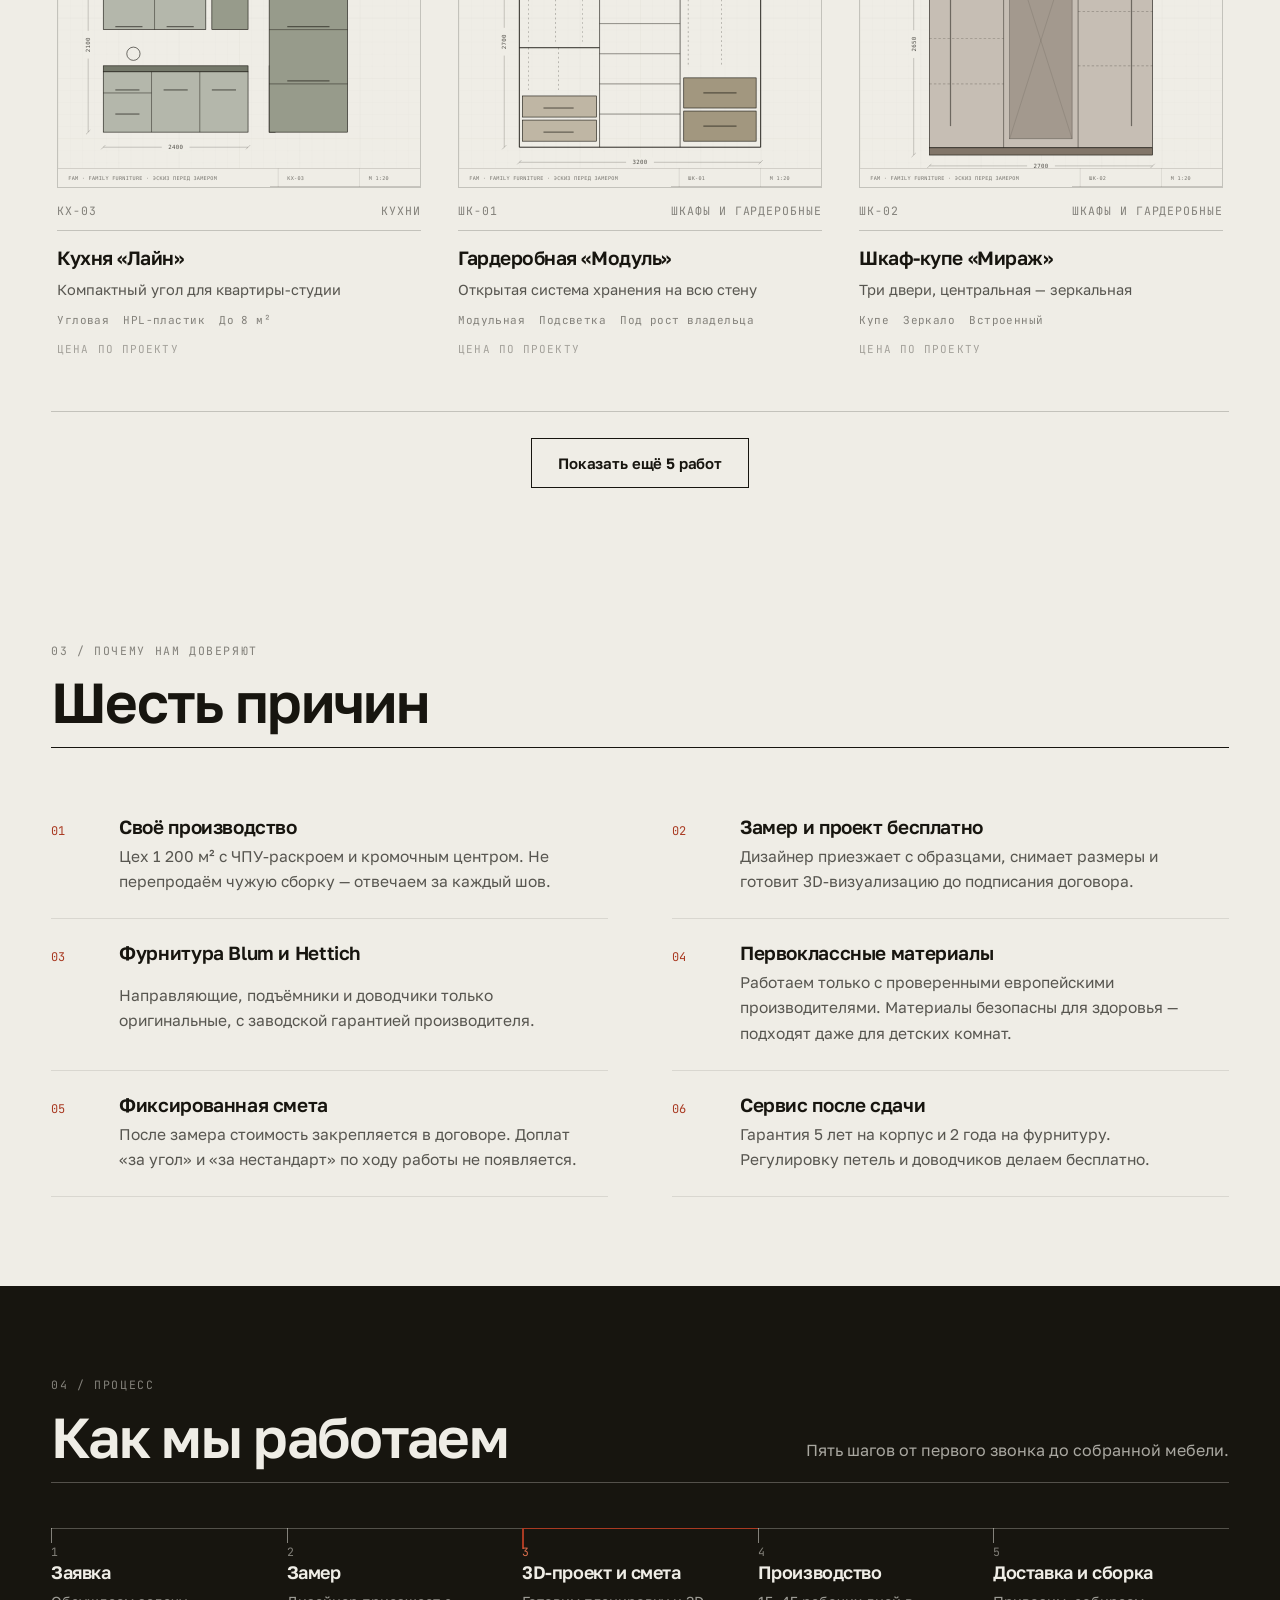
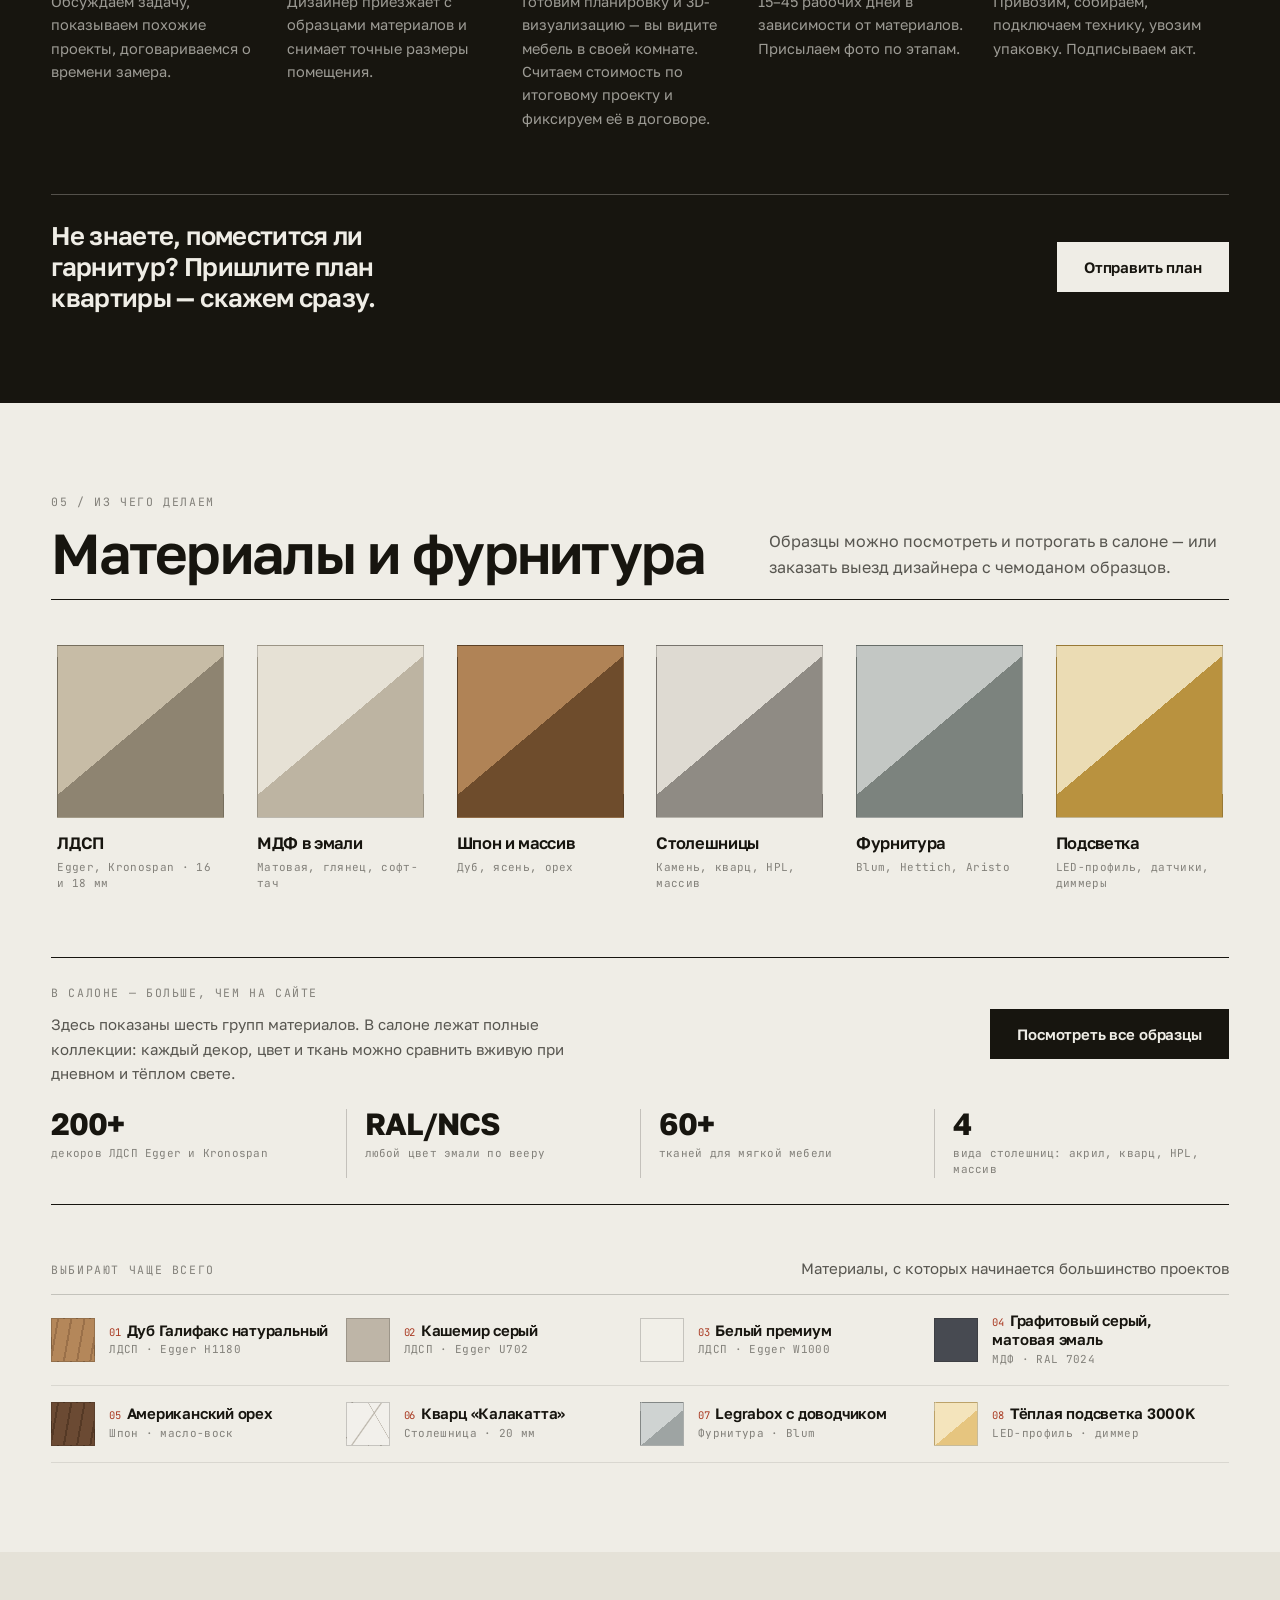
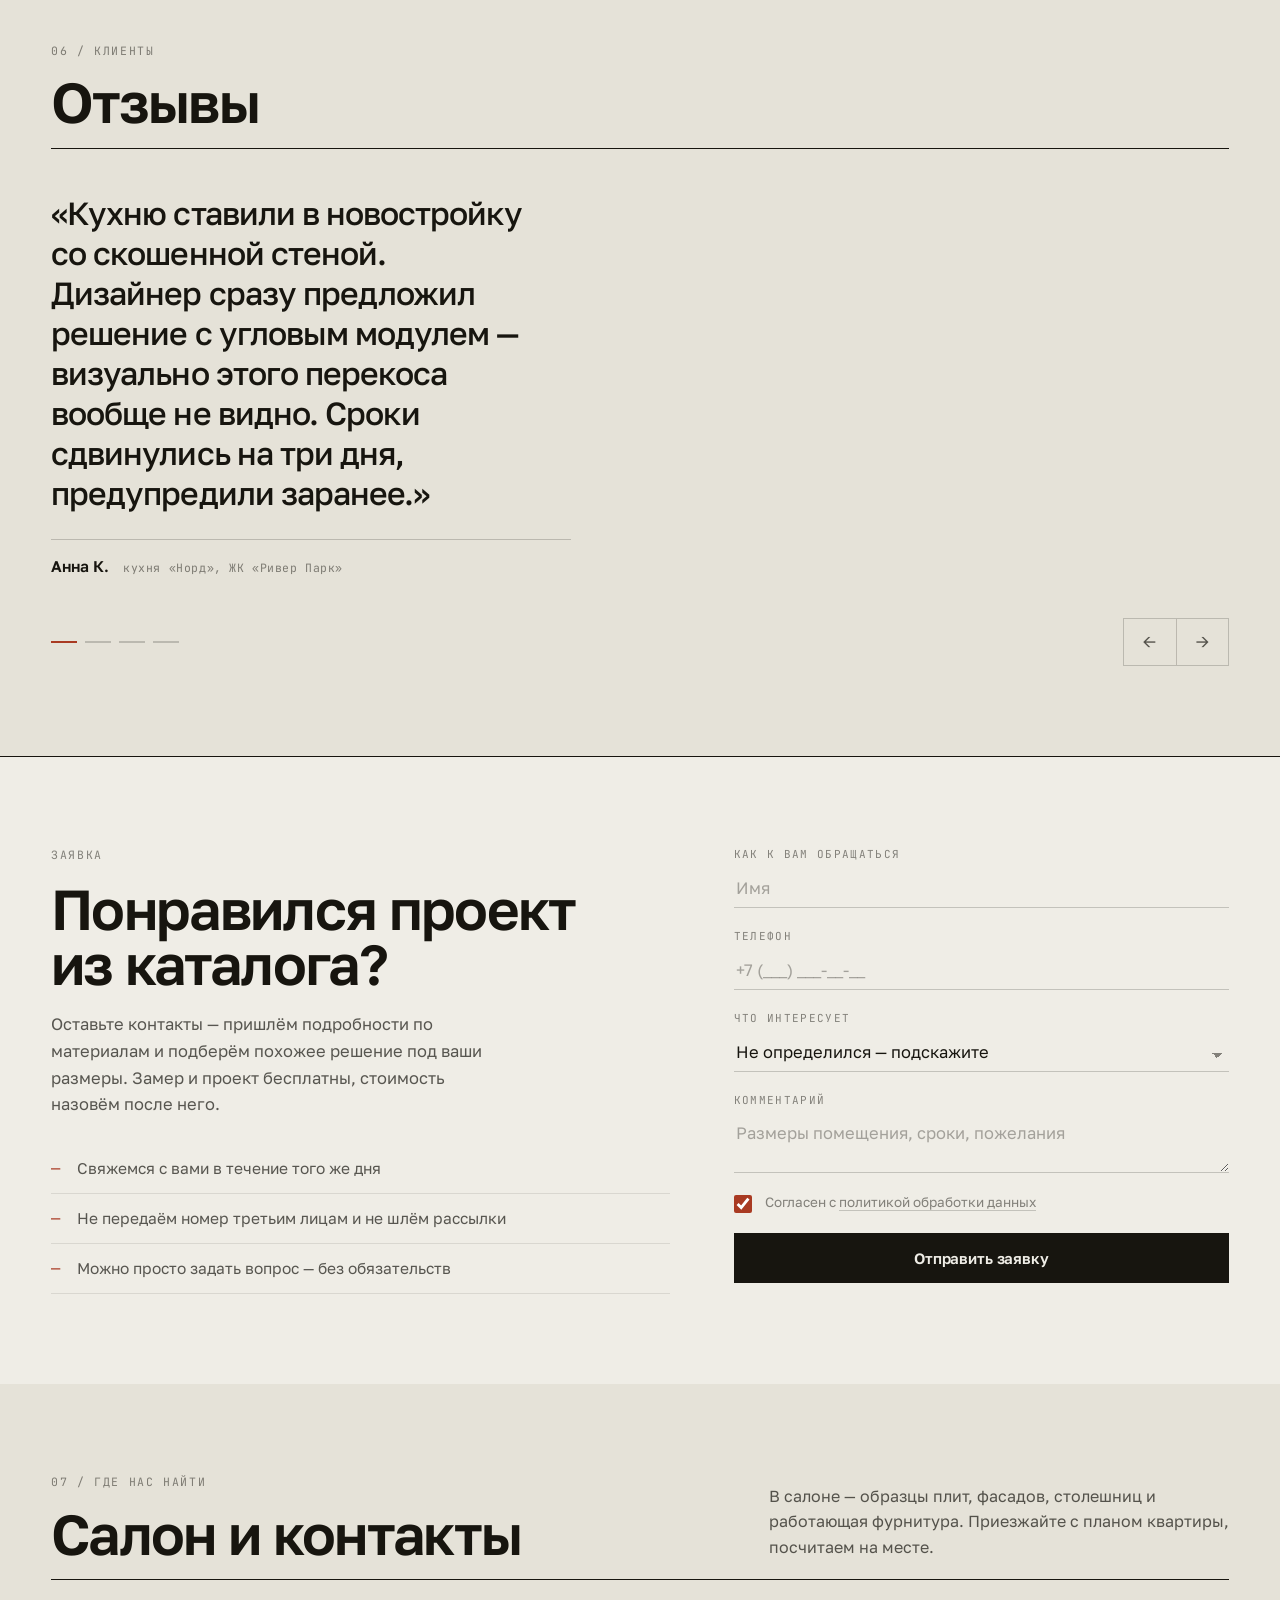
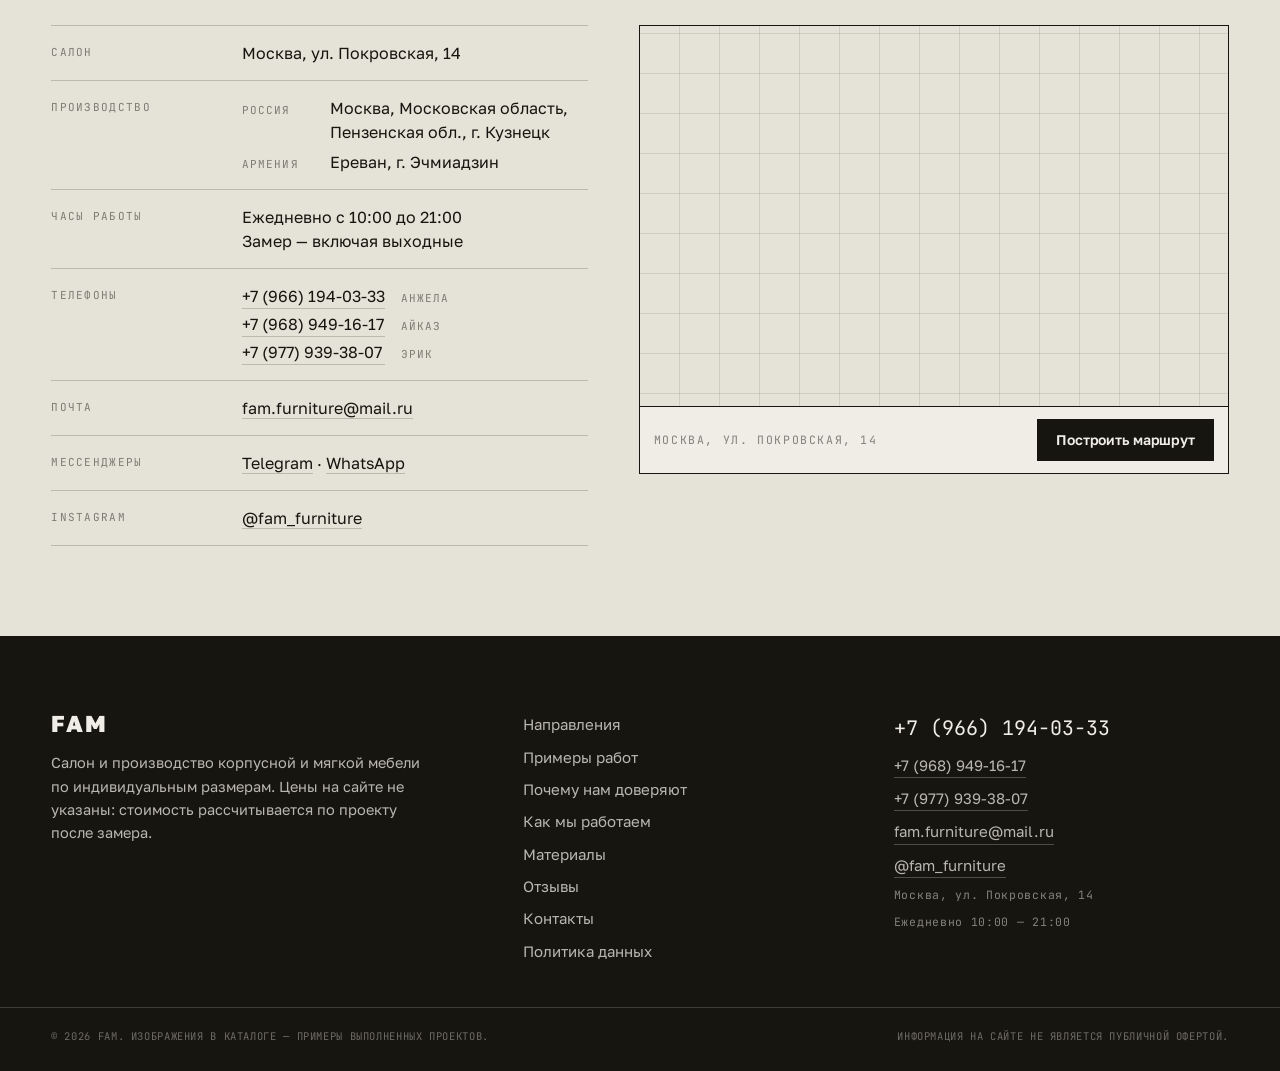
==== commit 38be9684: "Первый экран: «3D-проект включен» Co-Authored-By: Claude Opus 5 <noreply@anthropic.com>" ====
--- a/index.html
+++ b/index.html
@@ -104,7 +104,7 @@
     <div class="shell hero__facts">
       <span><b>10</b> лет с мебелью</span>
       <span><b>1 500+</b> сданных работ</span>
-      <span><b>3D-проект</b> до подписания договора</span>
+      <span><b>3D-проект</b> включен</span>
       <span class="hero__facts-note">Цены не публикуем: считаем по проекту после замера</span>
     </div>
   </div>
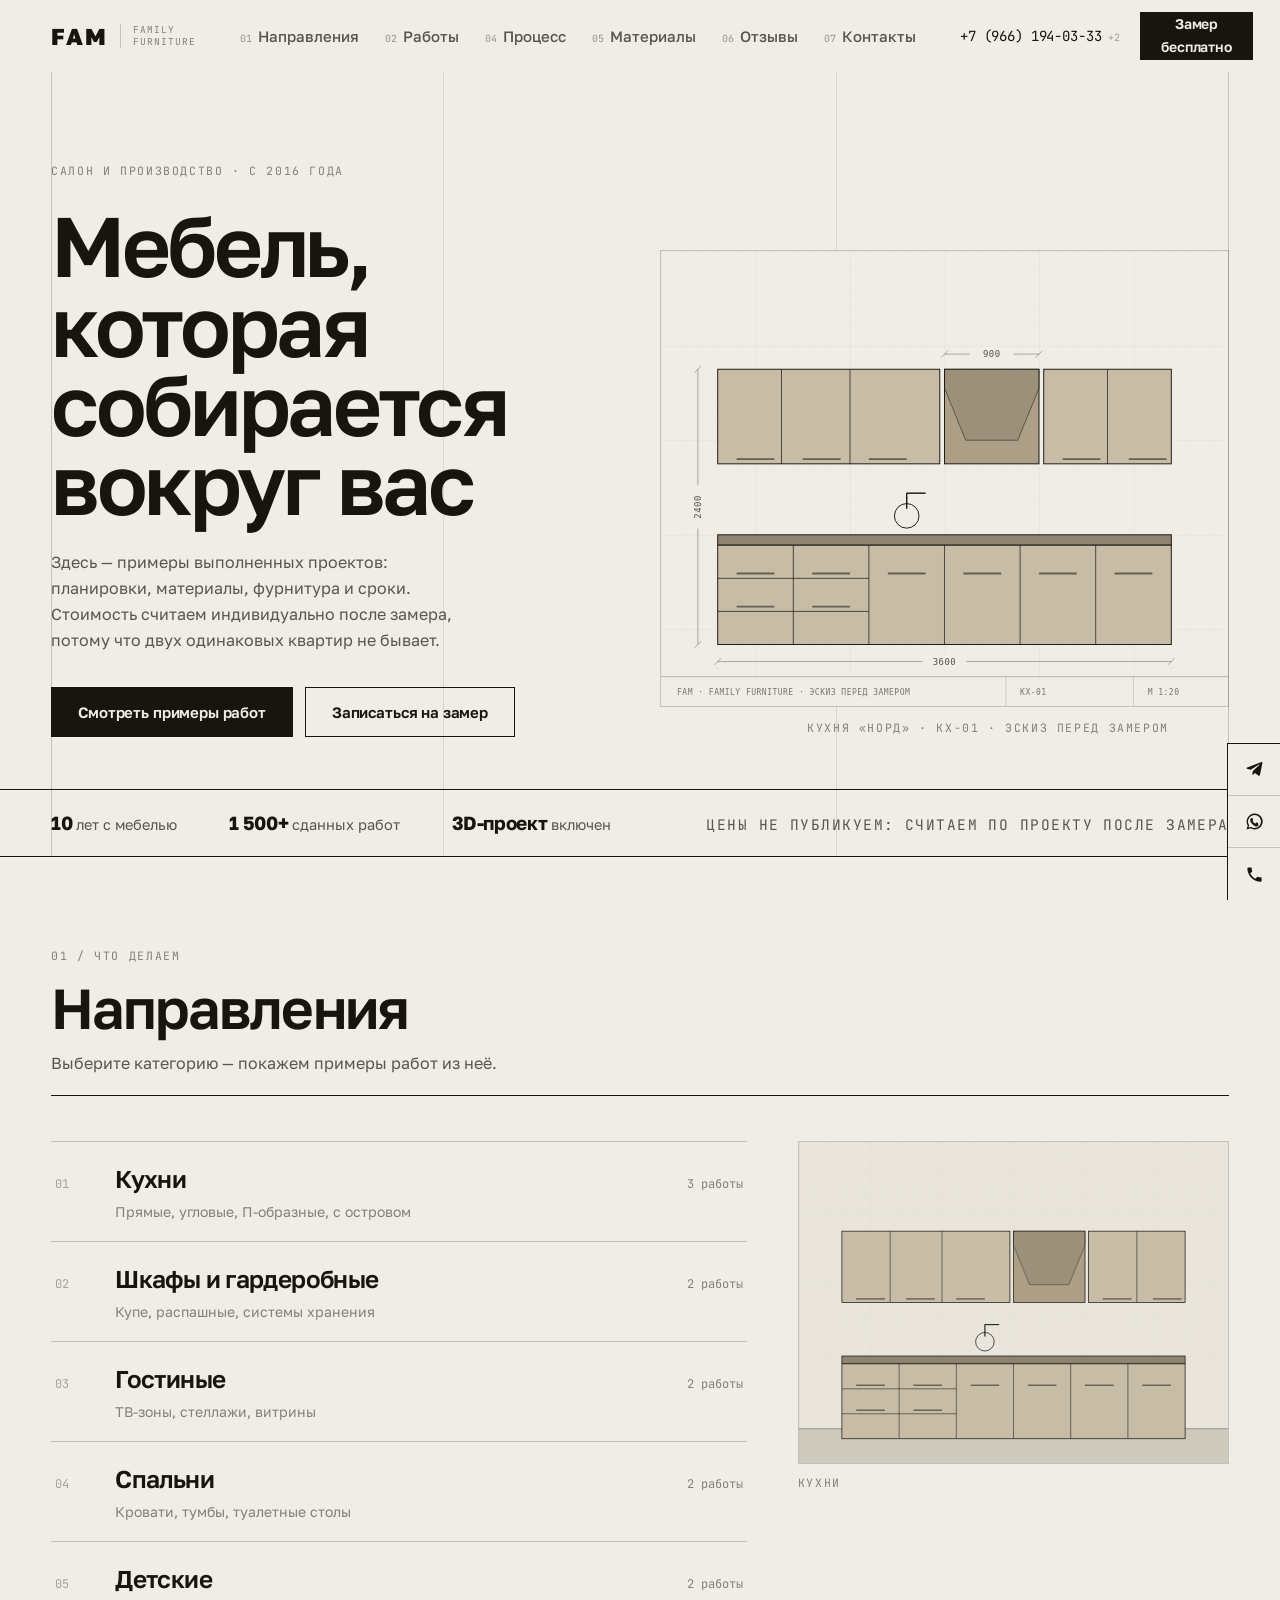
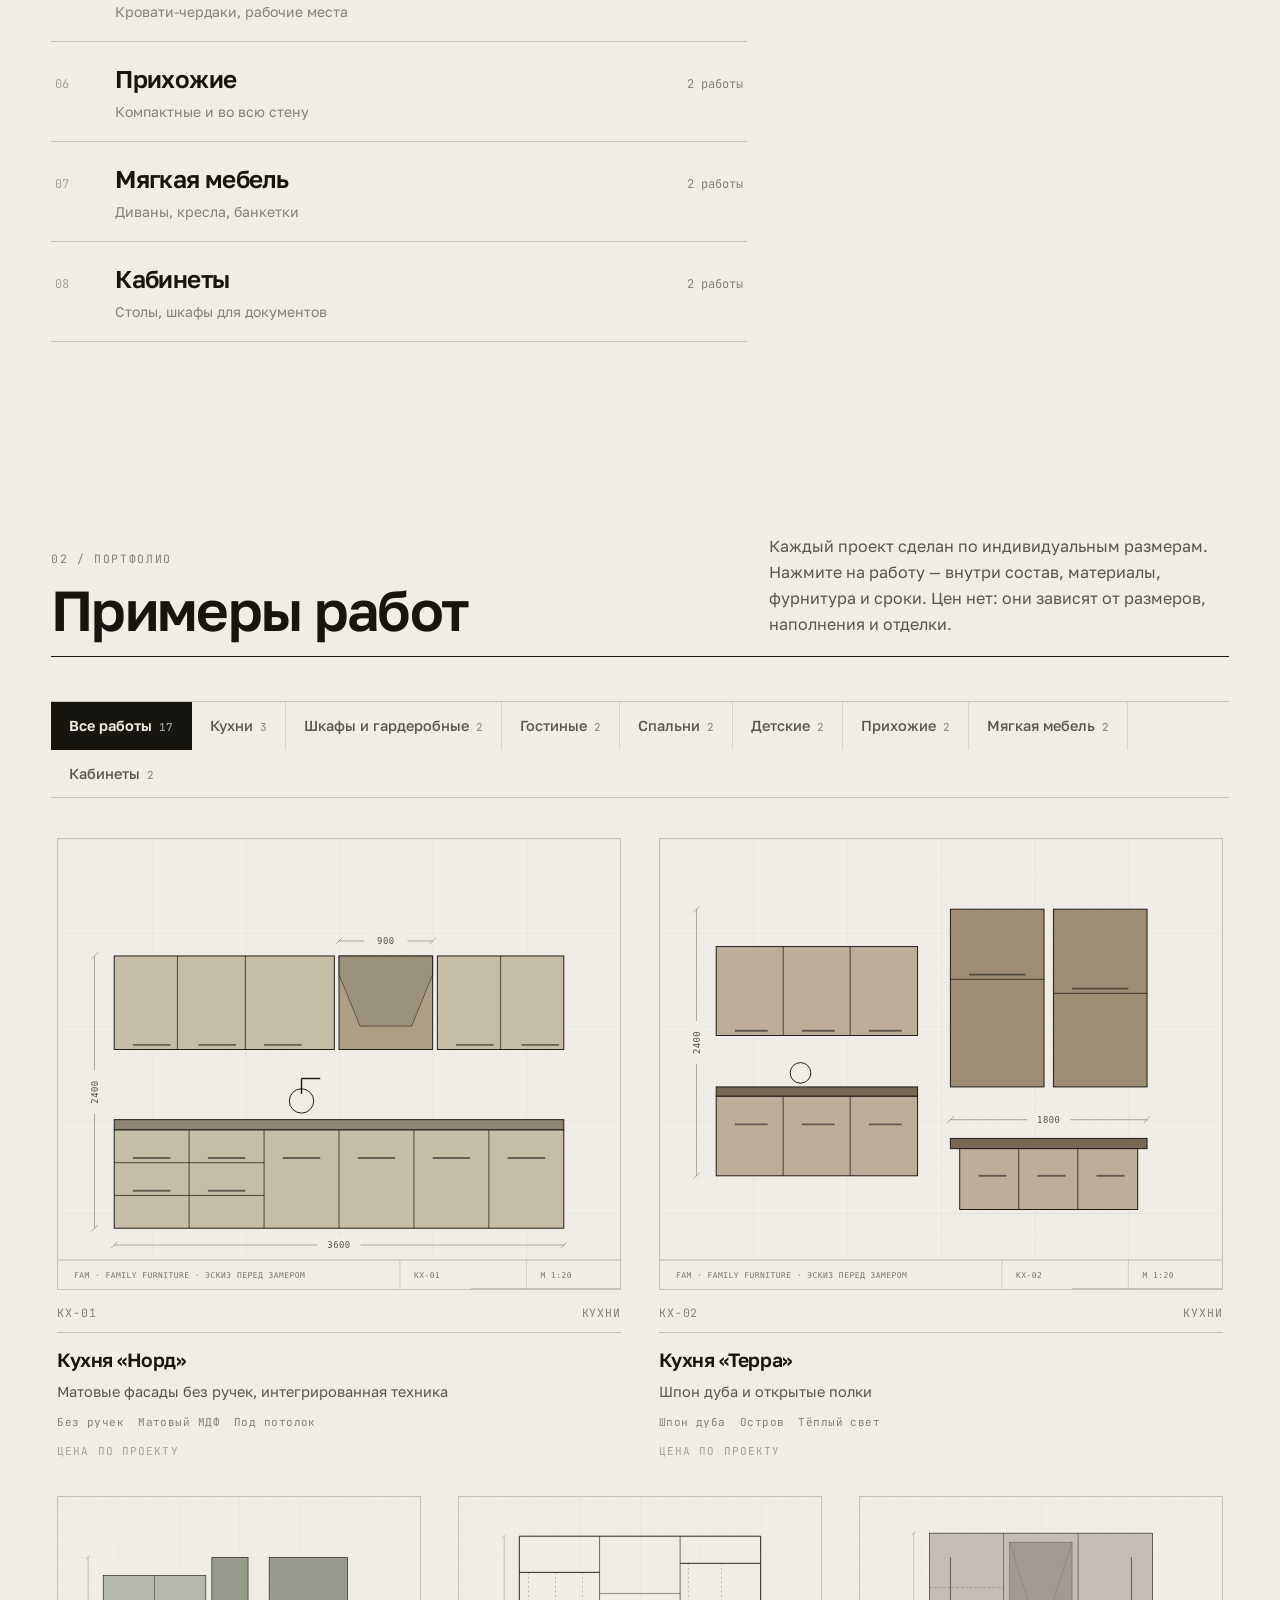
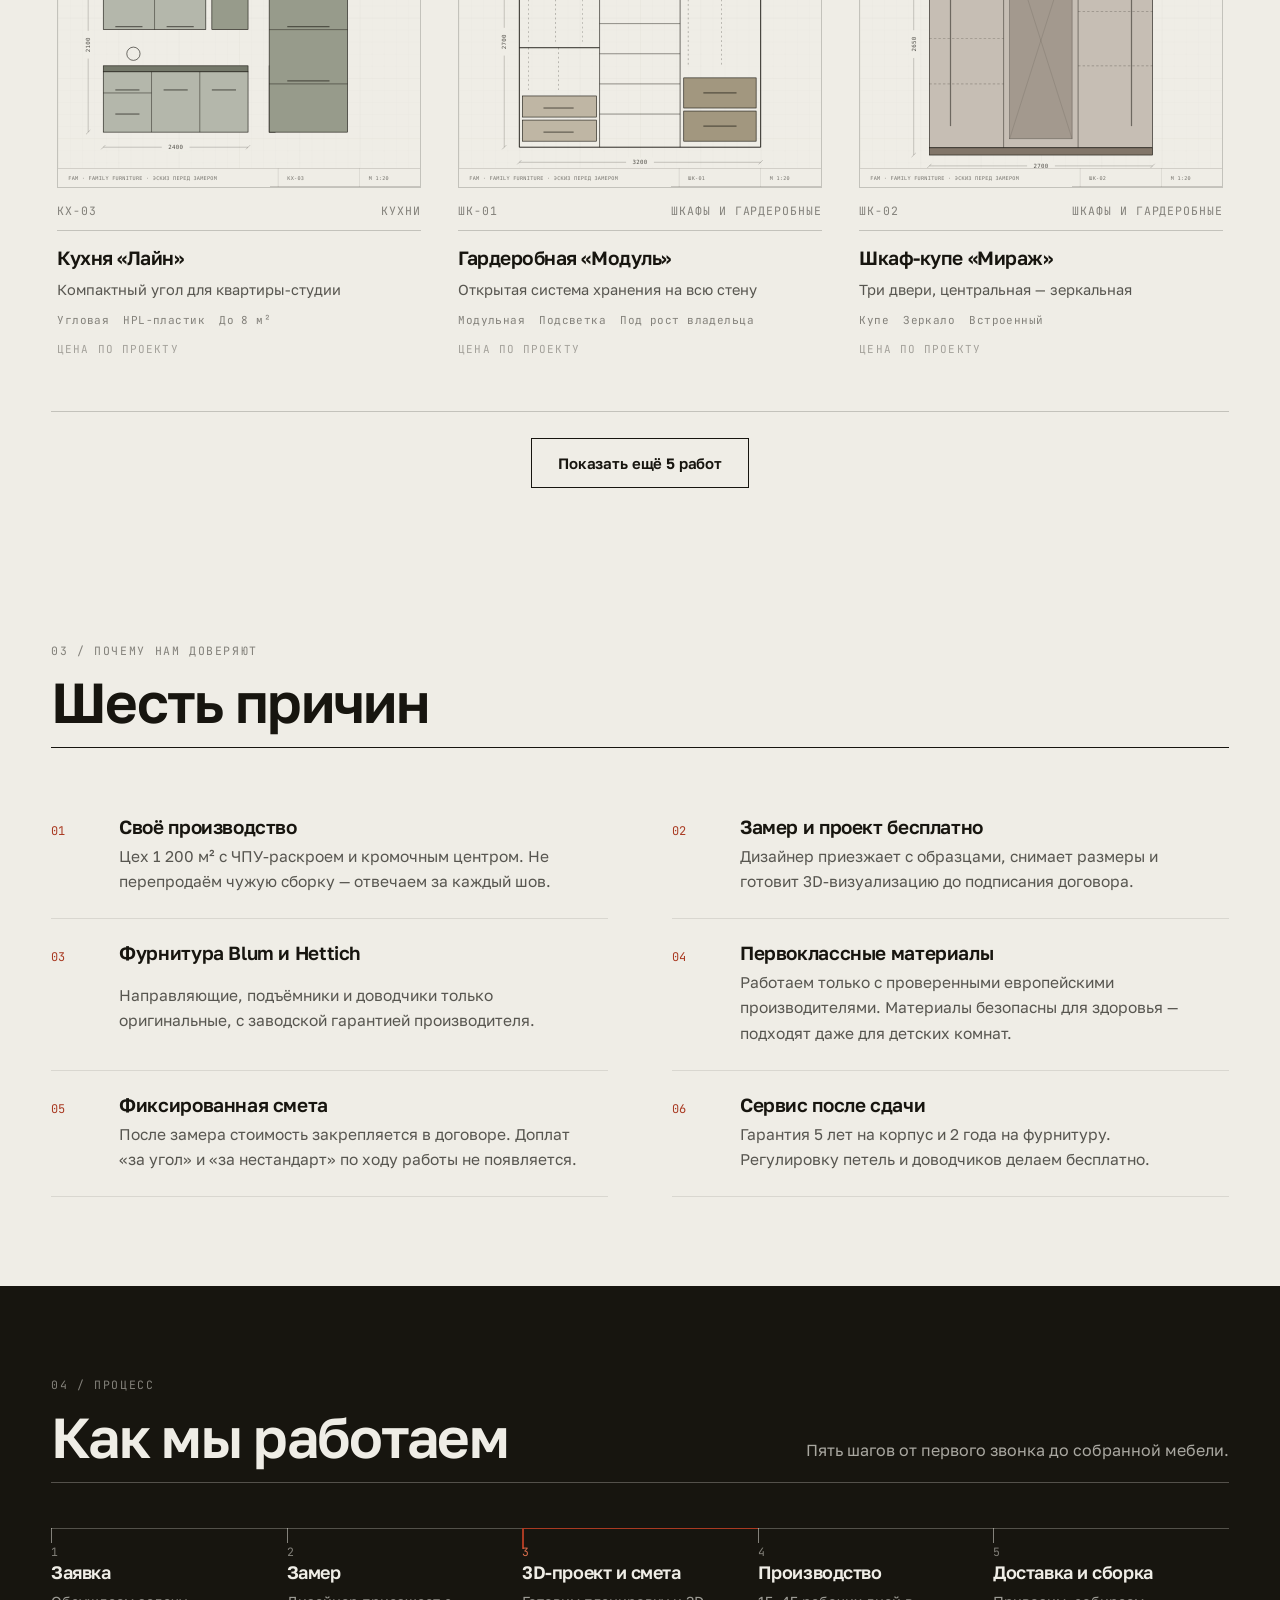
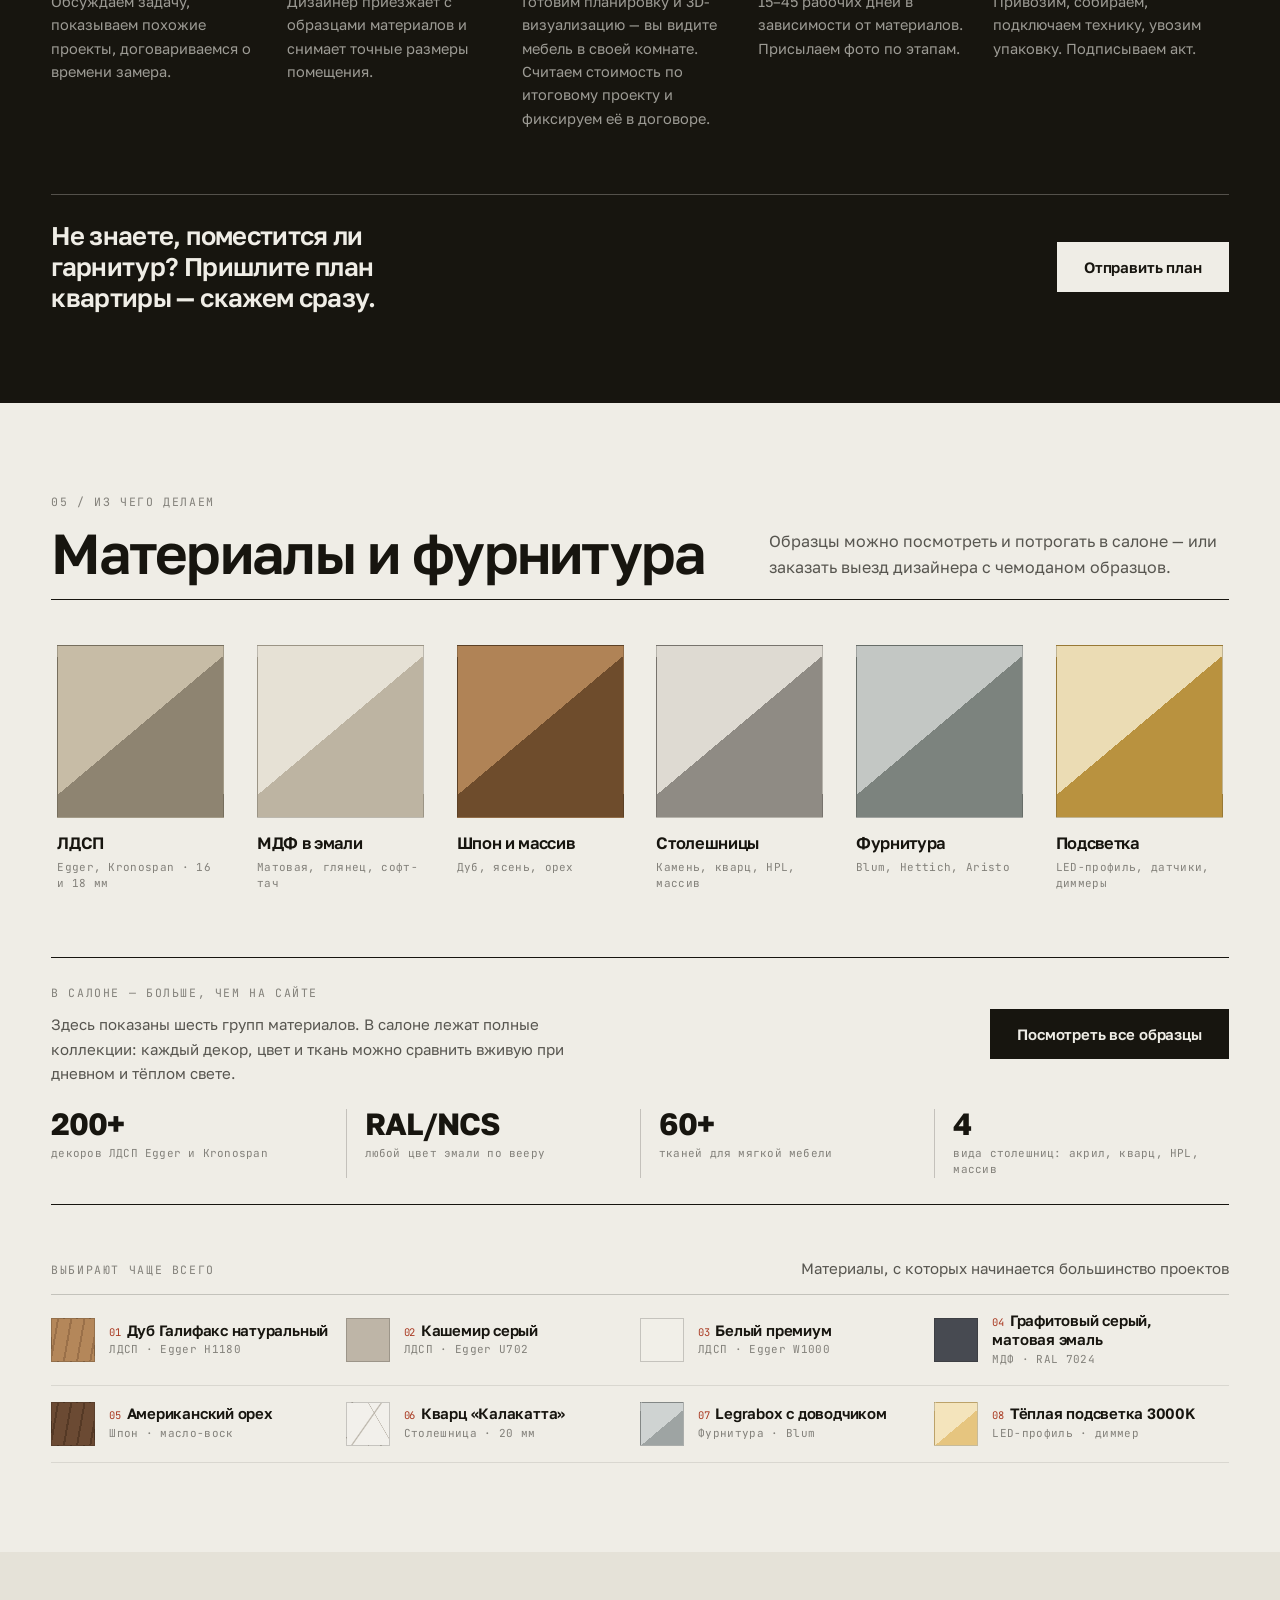
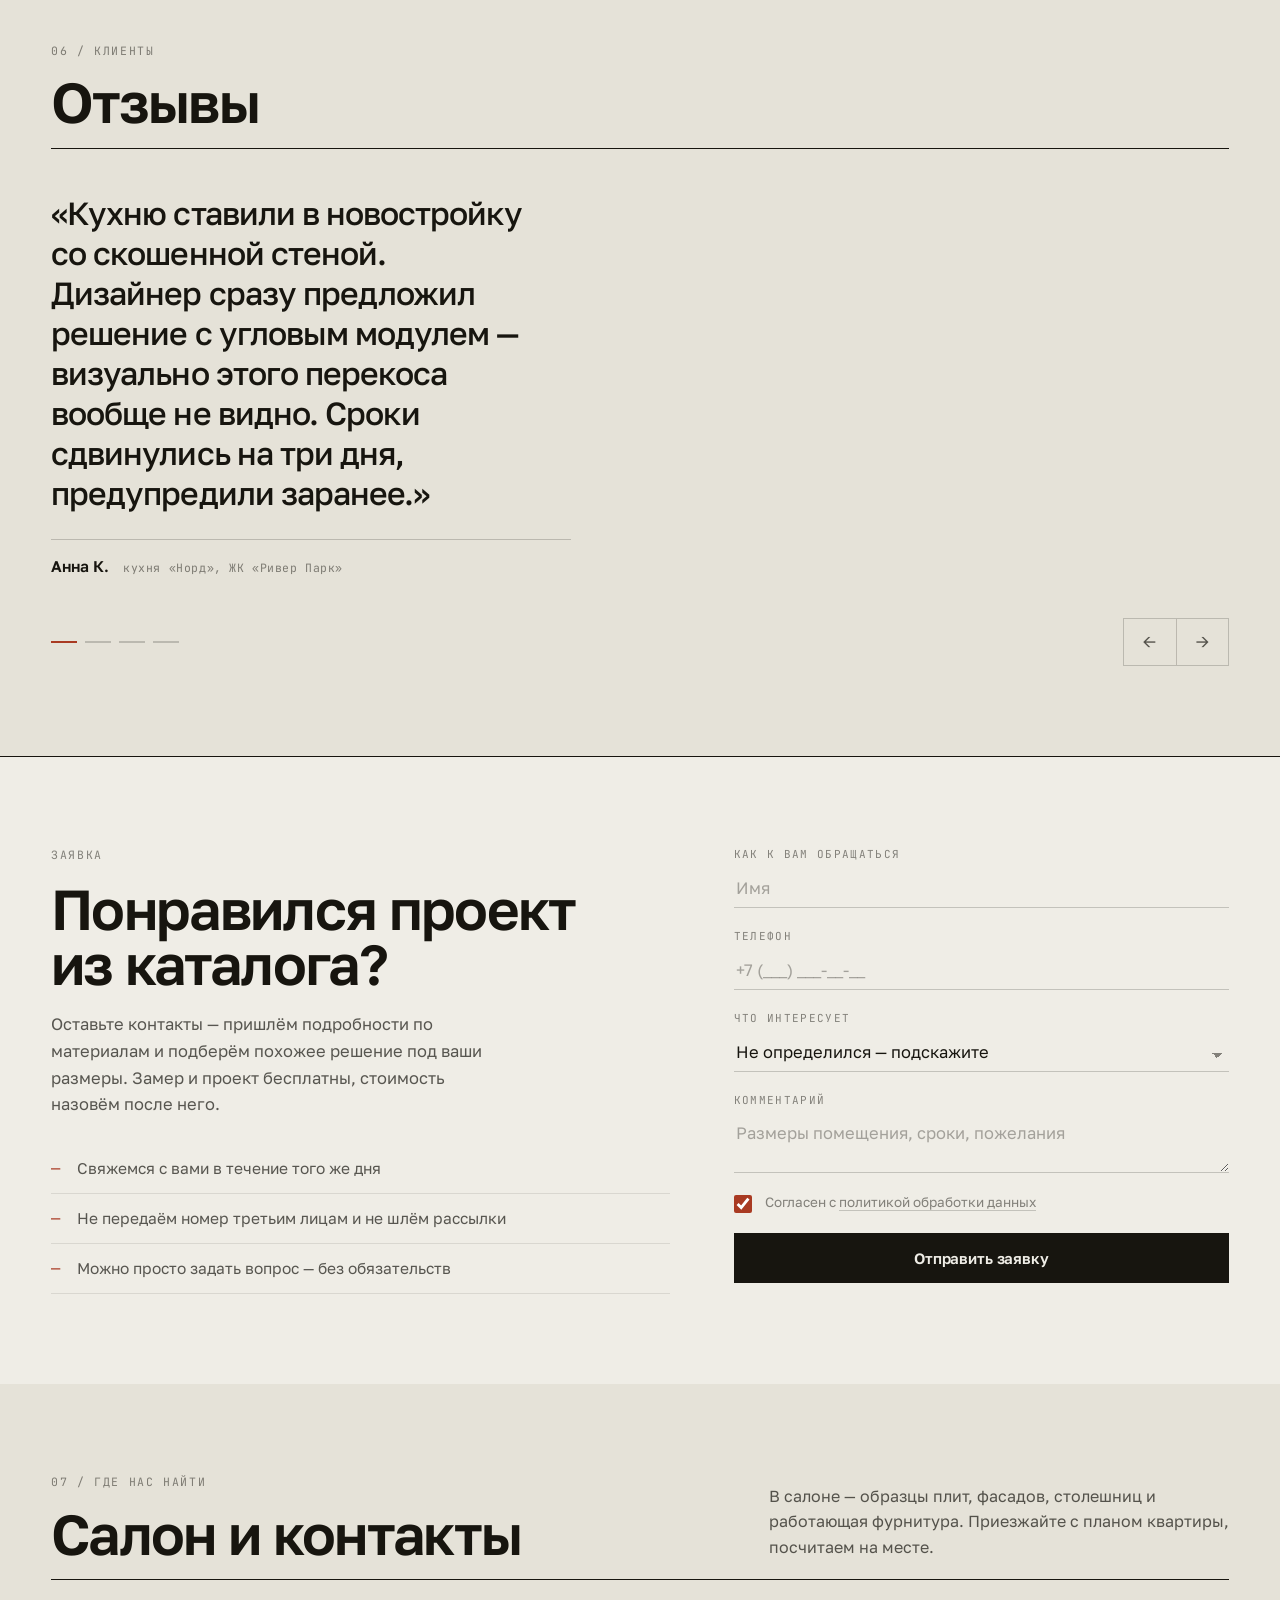
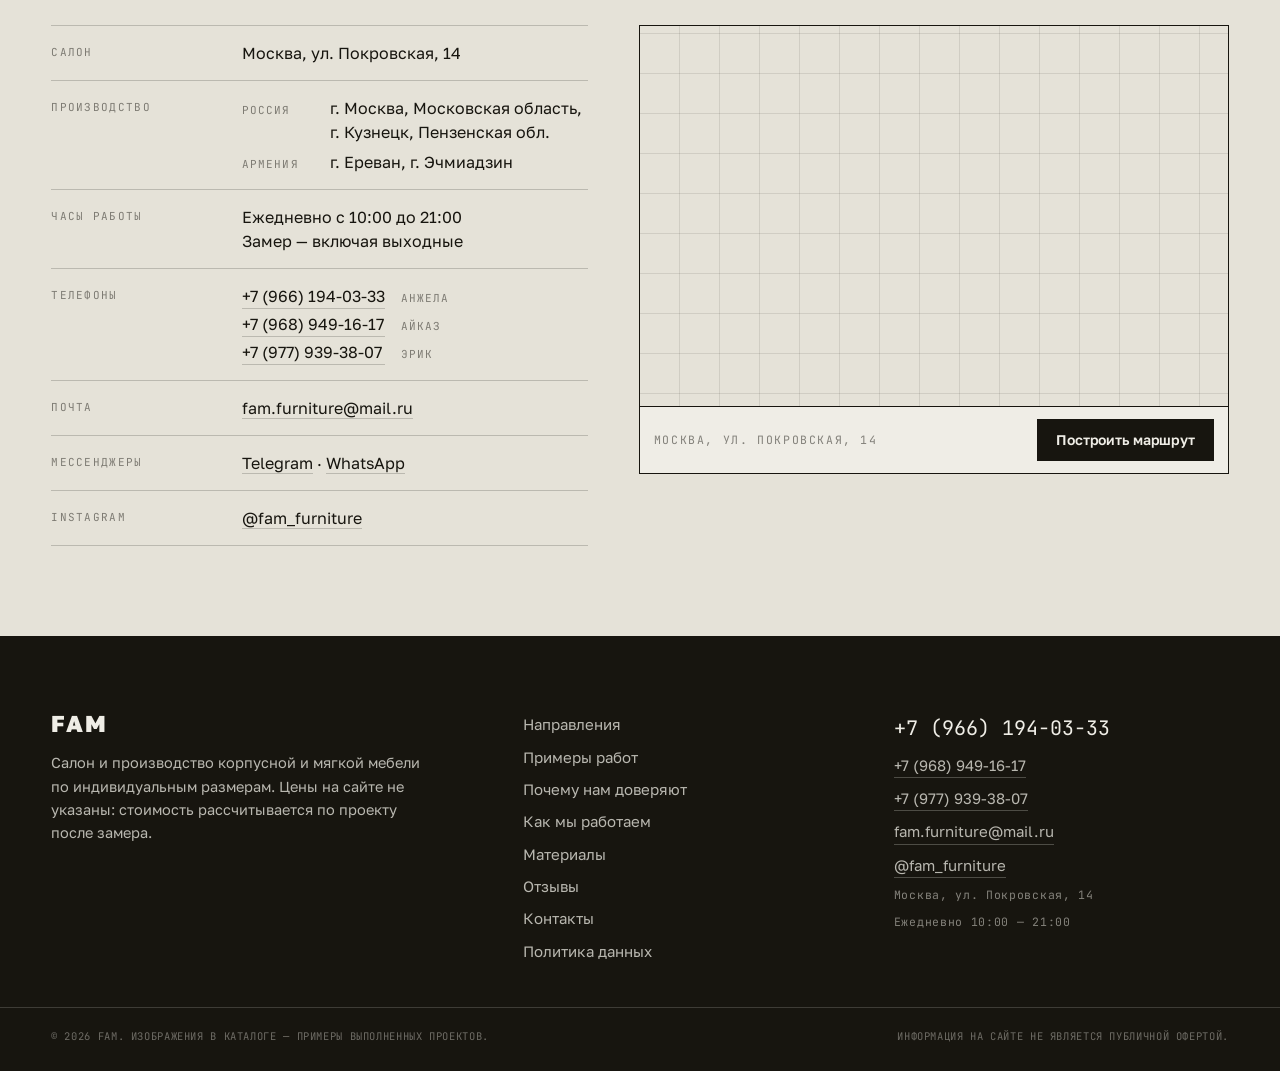
==== commit 2bb42431: "Контакты: формулировка адресов производства Co-Authored-By: Claude Opus 5 <noreply@anthropic.com>" ====
--- a/index.html
+++ b/index.html
@@ -376,8 +376,8 @@
       <dl class="contacts__data">
         <div><dt>Салон</dt><dd>Москва, ул. Покровская, 14</dd></div>
         <div><dt>Производство</dt><dd class="prod-list">
-          <span><i>Россия</i>Москва, Московская область, Пензенская обл., г. Кузнецк</span>
-          <span><i>Армения</i>Ереван, г. Эчмиадзин</span>
+          <span><i>Россия</i>г. Москва, Московская область, г. Кузнецк, Пензенская обл.</span>
+          <span><i>Армения</i>г. Ереван, г. Эчмиадзин</span>
         </dd></div>
         <div><dt>Часы работы</dt><dd>Ежедневно с 10:00 до 21:00<br>Замер — включая выходные</dd></div>
         <div><dt>Телефоны</dt><dd class="tel-list">
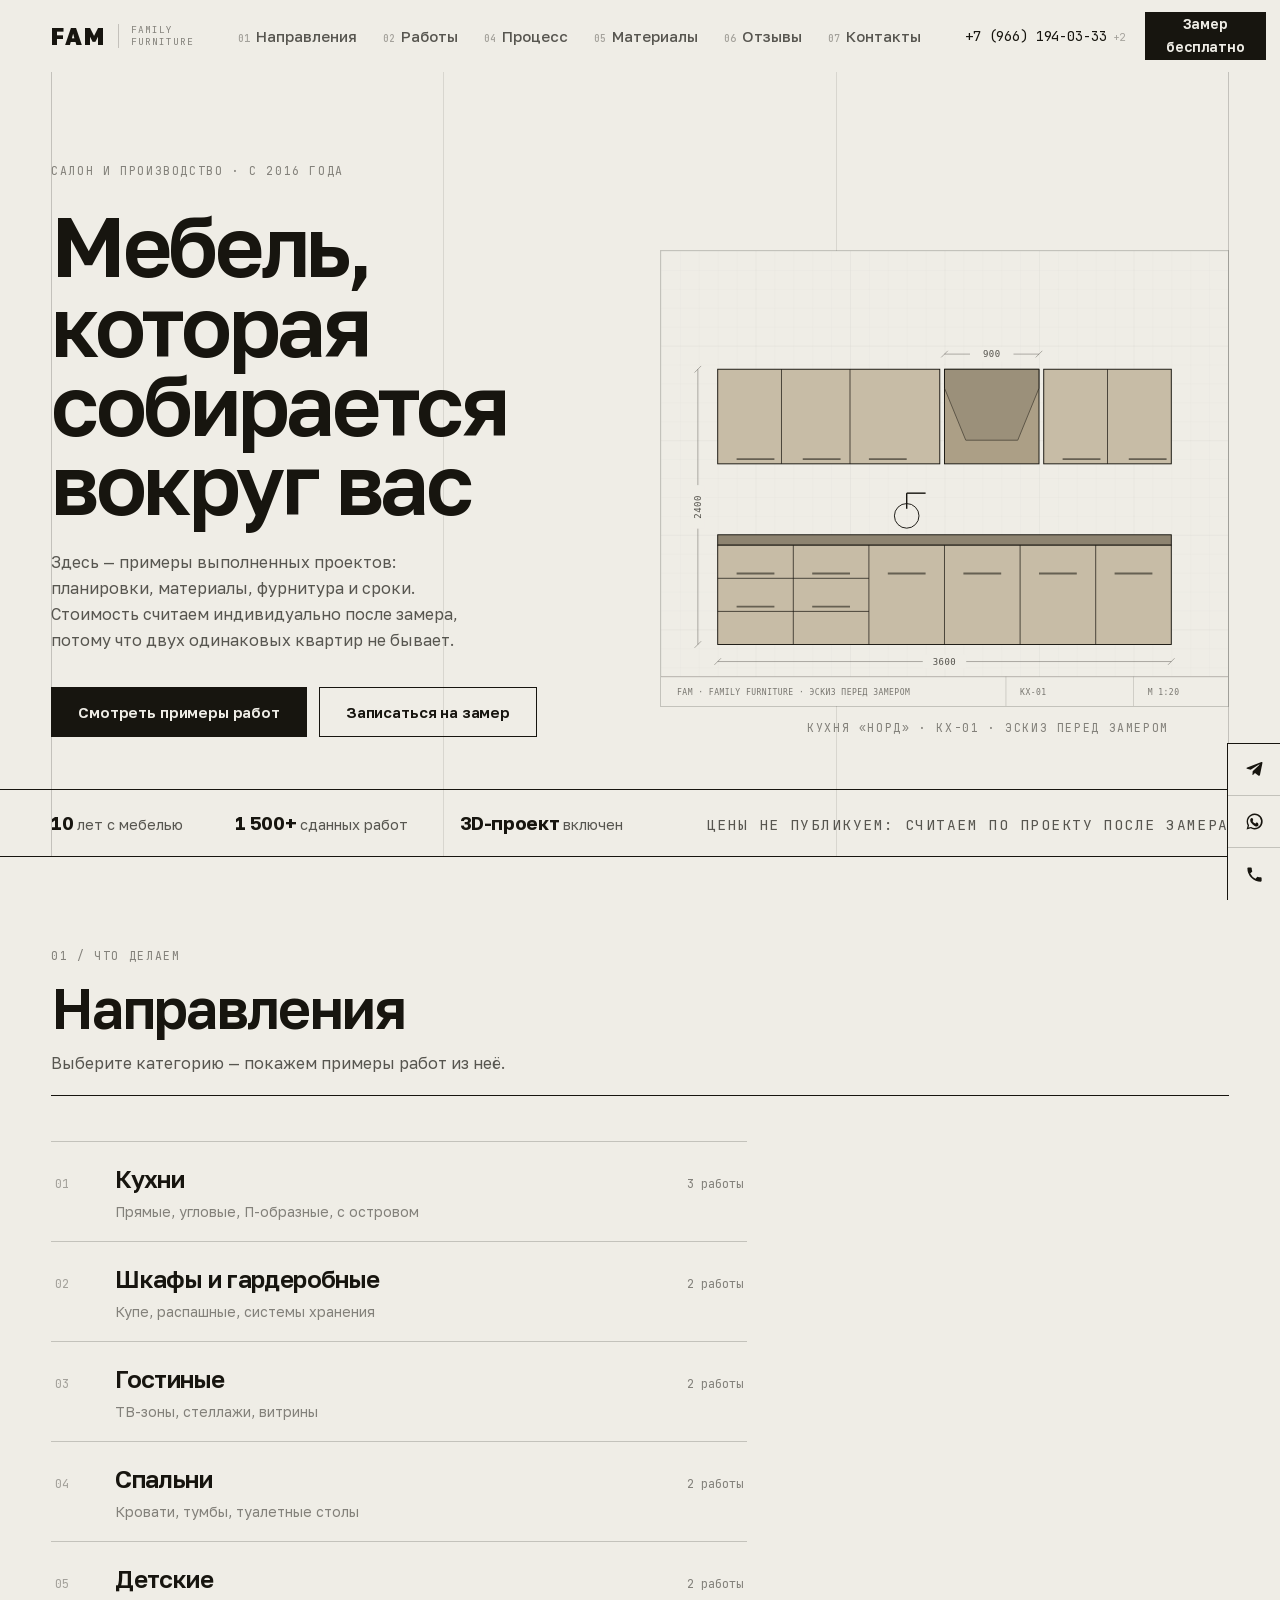
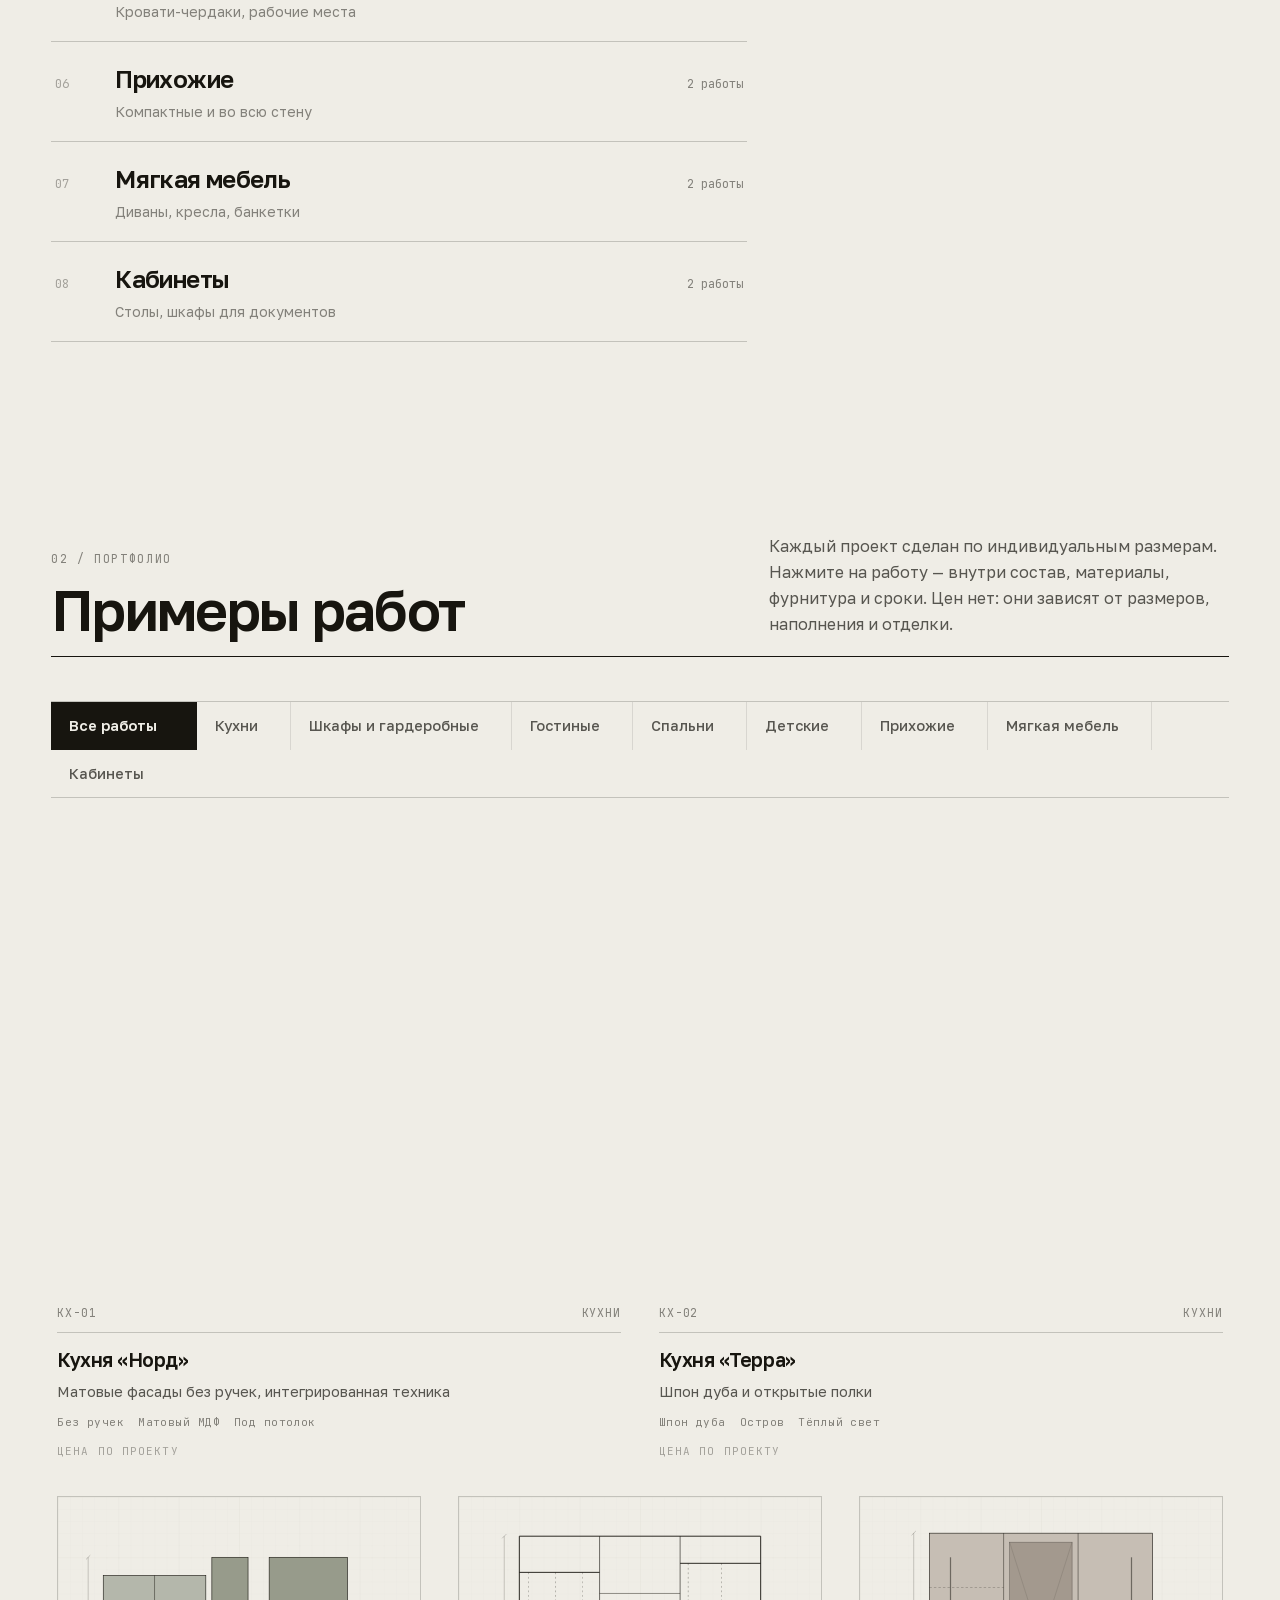
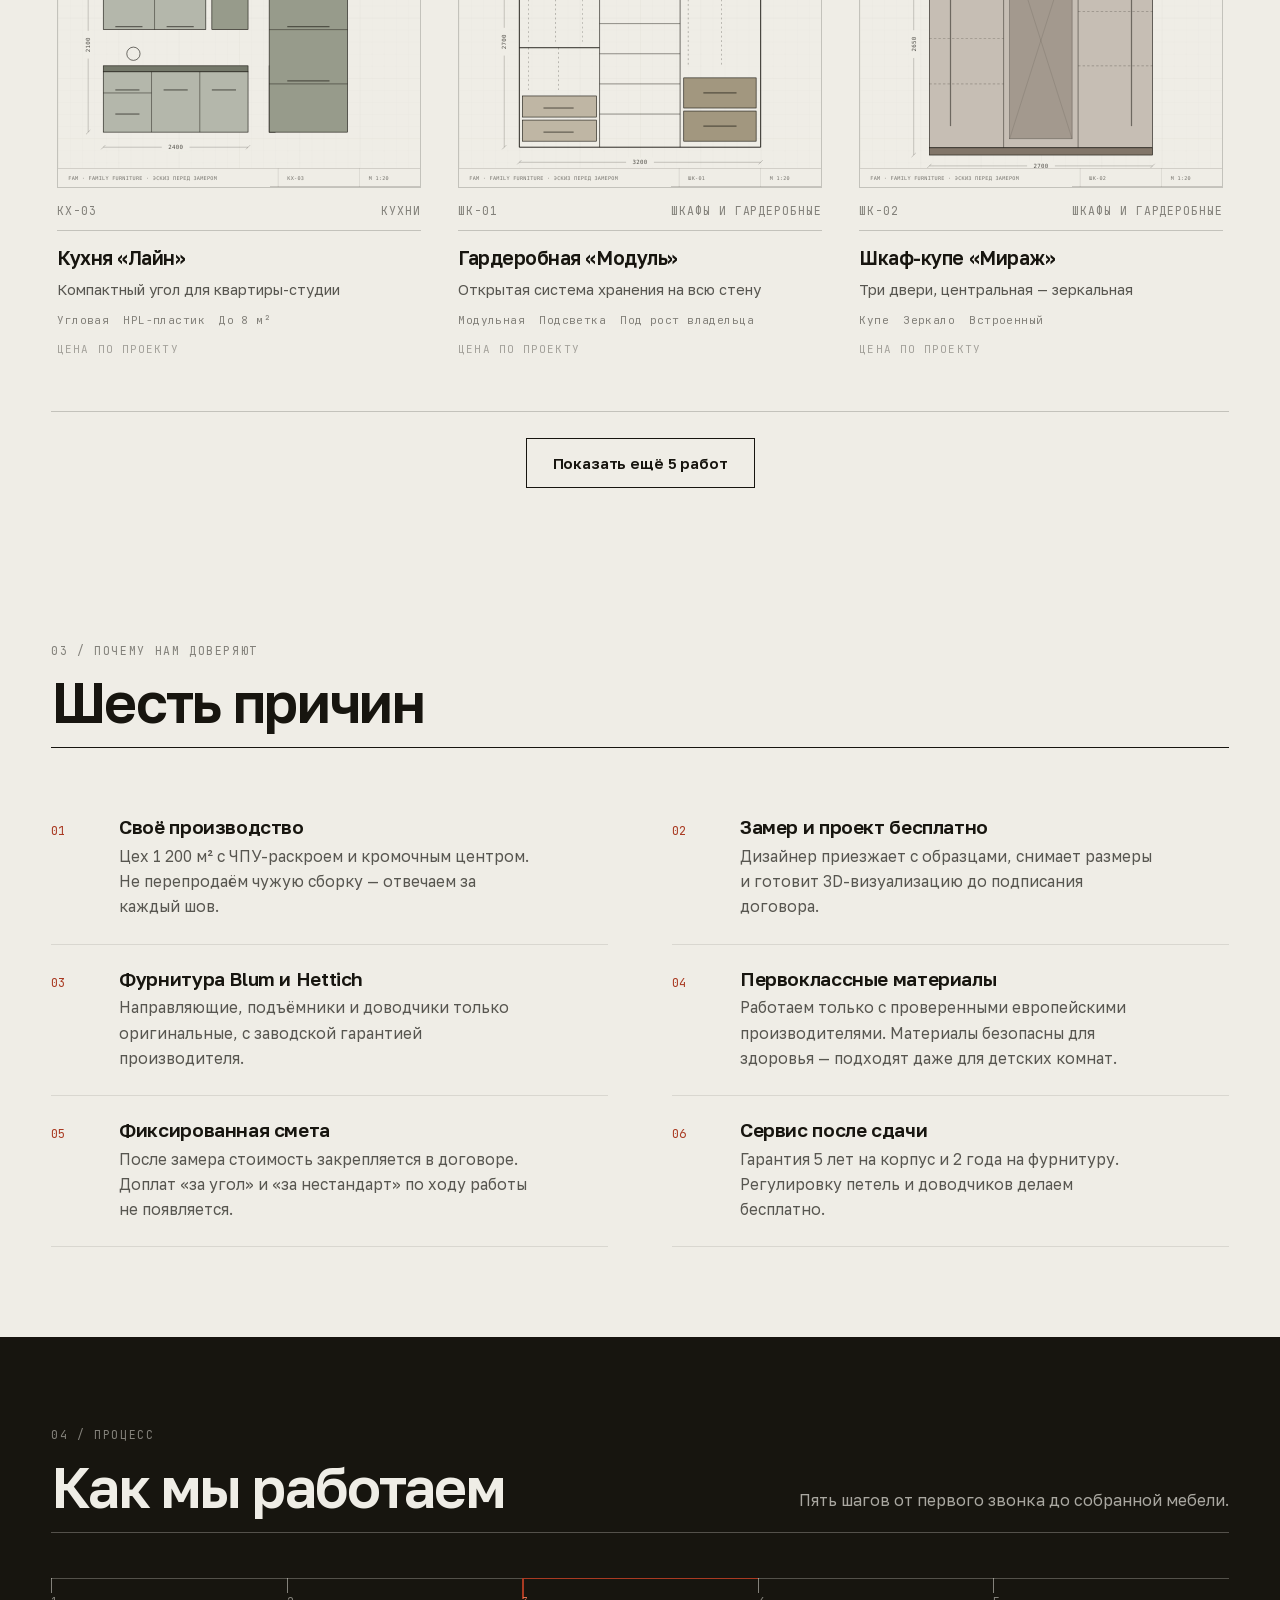
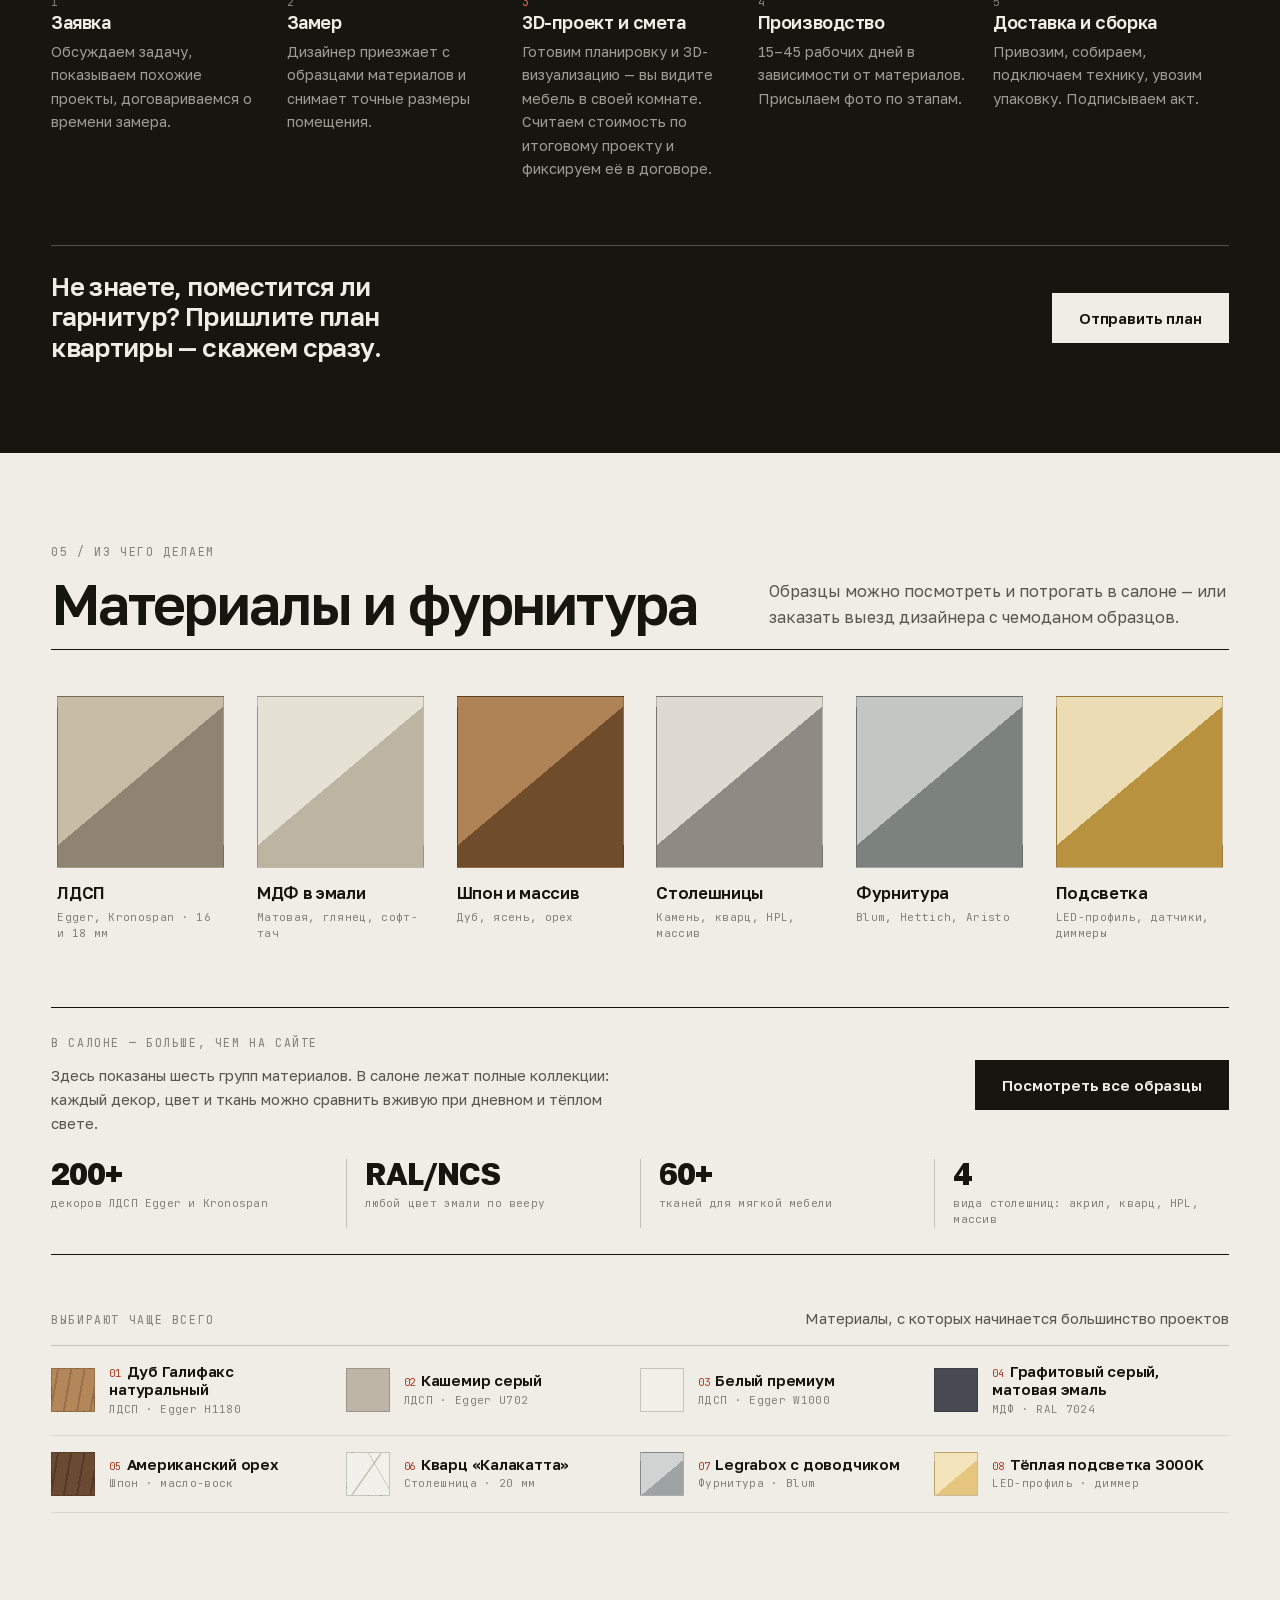
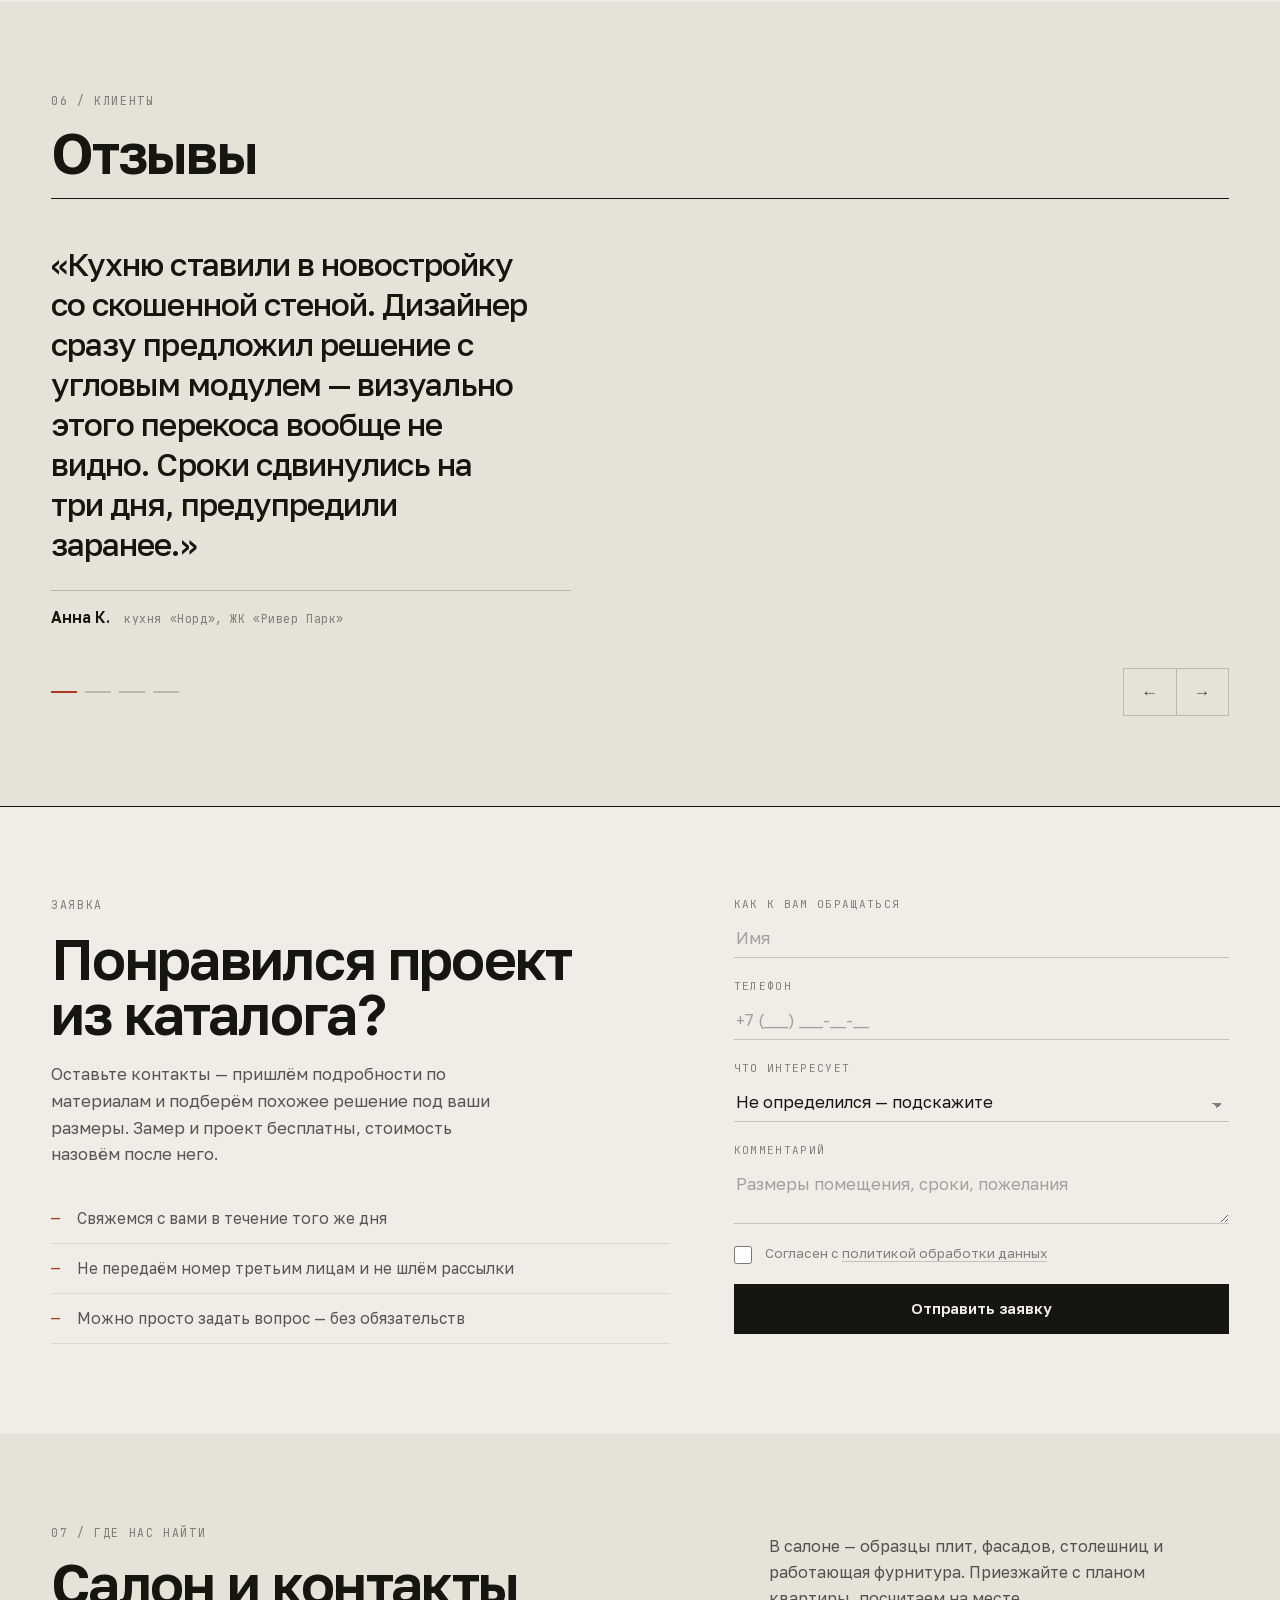
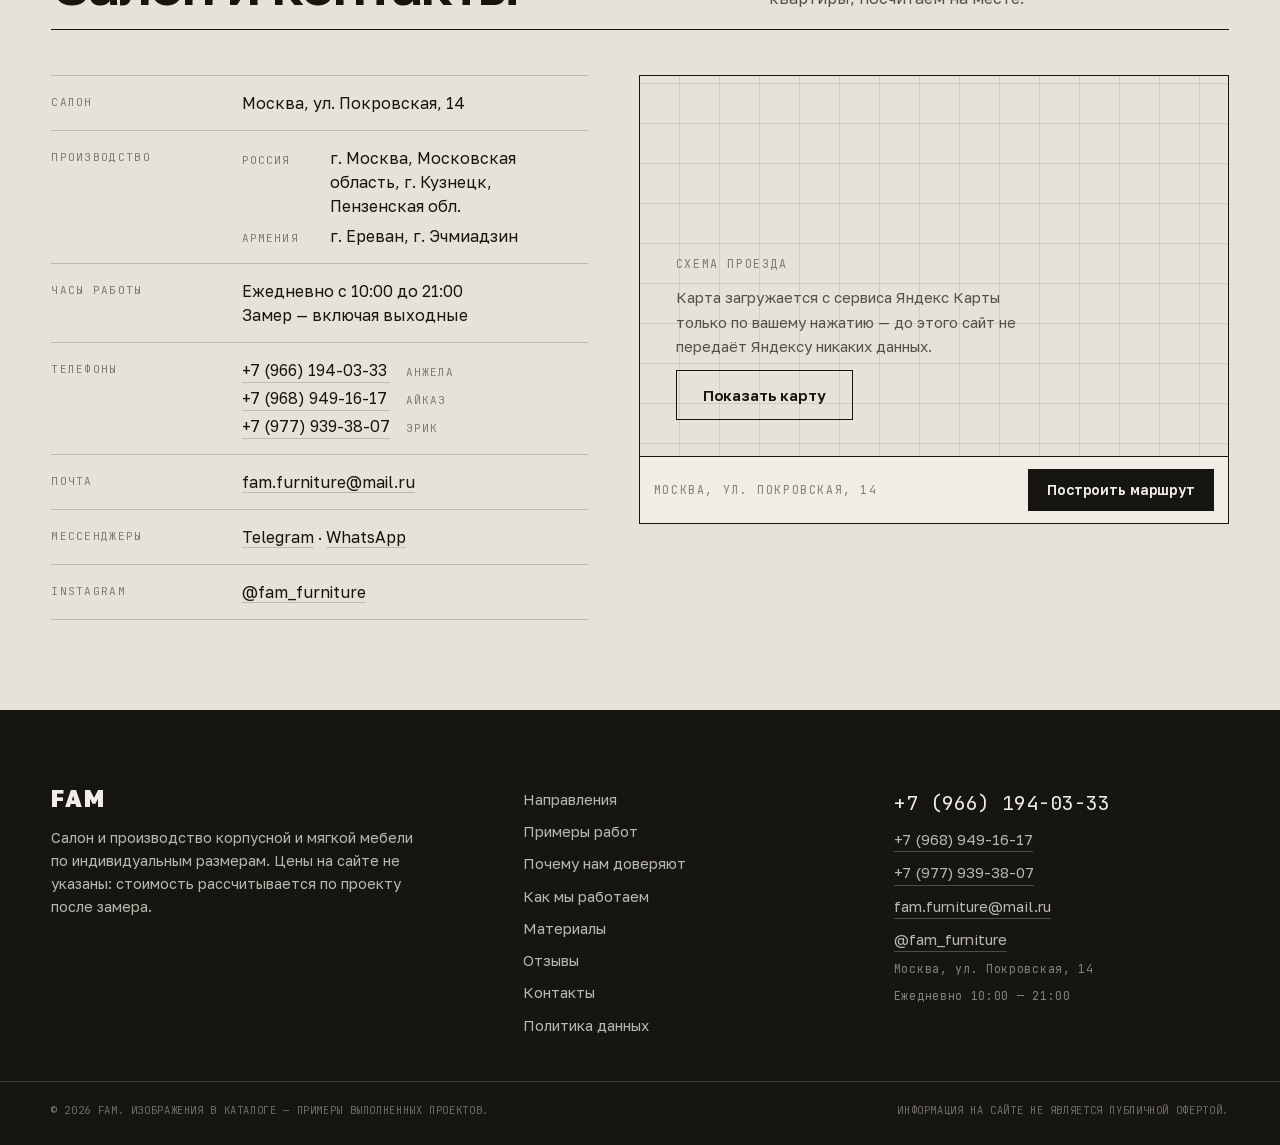
==== commit ed6102ab: "Безопасность: без сторонних запросов, CSP, проверка данных в посреднике - шрифты Golos Text и JetBra" ====
--- a/index.html
+++ b/index.html
@@ -6,13 +6,11 @@
 <title>FAM — мебель на заказ. Примеры работ</title>
 <meta name="description" content="Салон мебели на заказ FAM: кухни, гардеробные, гостиные, спальни, детские, мягкая мебель. Примеры выполненных работ, материалы и фурнитура. Бесплатный замер и расчёт.">
 <meta name="theme-color" content="#17150F">
+<meta name="referrer" content="no-referrer">
 <meta property="og:title" content="FAM — мебель на заказ для семьи">
 <meta property="og:description" content="Примеры работ, материалы, фурнитура. Замер и расчёт бесплатно.">
 <meta property="og:type" content="website">
 <link rel="icon" href="img/ui/favicon.svg" type="image/svg+xml">
-<link rel="preconnect" href="https://fonts.googleapis.com">
-<link rel="preconnect" href="https://fonts.gstatic.com" crossorigin>
-<link href="https://fonts.googleapis.com/css2?family=Golos+Text:wght@400;500;600;700;800&family=JetBrains+Mono:wght@400;500&display=swap" rel="stylesheet">
 <link rel="stylesheet" href="css/styles.css">
 </head>
 <body>
@@ -337,12 +335,12 @@
     <form class="form" id="mainForm" novalidate data-form-topic="Заявка с главной страницы">
       <div class="field">
         <label for="f-name">Как к вам обращаться</label>
-        <input id="f-name" name="name" type="text" autocomplete="name" placeholder="Имя" required>
+        <input id="f-name" name="name" type="text" maxlength="80" autocomplete="name" placeholder="Имя" required>
         <span class="field__err" data-err></span>
       </div>
       <div class="field">
         <label for="f-phone">Телефон</label>
-        <input id="f-phone" name="phone" type="tel" inputmode="tel" autocomplete="tel" placeholder="+7 (___) ___-__-__" required>
+        <input id="f-phone" name="phone" type="tel" maxlength="20" inputmode="tel" autocomplete="tel" placeholder="+7 (___) ___-__-__" required>
         <span class="field__err" data-err></span>
       </div>
       <div class="field">
@@ -351,10 +349,10 @@
       </div>
       <div class="field">
         <label for="f-note">Комментарий</label>
-        <textarea id="f-note" name="note" rows="2" placeholder="Размеры помещения, сроки, пожелания"></textarea>
+        <textarea id="f-note" name="note" maxlength="1000" rows="2" placeholder="Размеры помещения, сроки, пожелания"></textarea>
       </div>
       <label class="check">
-        <input type="checkbox" name="agree" required checked>
+        <input type="checkbox" name="agree" required>
         <span>Согласен с <a href="#popup:privacy" class="js-popup">политикой обработки данных</a></span>
       </label>
       <button class="btn btn--solid btn--block" type="submit">Отправить заявку</button>
@@ -386,14 +384,18 @@
           <span><a class="ln" href="tel:+79779393807">+7 (977) 939-38-07</a><i>Эрик</i></span>
         </dd></div>
         <div><dt>Почта</dt><dd><a class="ln" href="mailto:fam.furniture@mail.ru">fam.furniture@mail.ru</a></dd></div>
-        <div><dt>Мессенджеры</dt><dd><a class="ln" href="https://t.me/family_furnituremsk" target="_blank" rel="noopener">Telegram</a> · <a class="ln" href="https://wa.me/79779393807" target="_blank" rel="noopener">WhatsApp</a></dd></div>
-        <div><dt>Instagram</dt><dd><a class="ln" href="https://instagram.com/fam_furniture" target="_blank" rel="noopener">@fam_furniture</a></dd></div>
+        <div><dt>Мессенджеры</dt><dd><a class="ln" href="https://t.me/family_furnituremsk" target="_blank" rel="noopener noreferrer">Telegram</a> · <a class="ln" href="https://wa.me/79779393807" target="_blank" rel="noopener noreferrer">WhatsApp</a></dd></div>
+        <div><dt>Instagram</dt><dd><a class="ln" href="https://instagram.com/fam_furniture" target="_blank" rel="noopener noreferrer">@fam_furniture</a></dd></div>
       </dl>
       <div class="contacts__map" id="map">
-        <iframe class="map-frame" src="https://yandex.ru/map-widget/v1/?text=%D0%9C%D0%BE%D1%81%D0%BA%D0%B2%D0%B0%2C%20%D0%9F%D0%BE%D0%BA%D1%80%D0%BE%D0%B2%D1%81%D0%BA%D0%B0%D1%8F%20%D1%83%D0%BB%D0%B8%D1%86%D0%B0%2C%2014&amp;z=16" title="Салон FAM на Яндекс Картах: Москва, ул. Покровская, 14" loading="lazy" allowfullscreen referrerpolicy="no-referrer-when-downgrade"></iframe>
+        <div class="map-facade">
+          <span class="mono-label">Схема проезда</span>
+          <p>Карта загружается с сервиса Яндекс Карты только по вашему нажатию — до этого сайт не передаёт Яндексу никаких данных.</p>
+          <button class="btn btn--line" type="button" data-map-src="https://yandex.ru/map-widget/v1/?text=%D0%9C%D0%BE%D1%81%D0%BA%D0%B2%D0%B0%2C%20%D0%9F%D0%BE%D0%BA%D1%80%D0%BE%D0%B2%D1%81%D0%BA%D0%B0%D1%8F%20%D1%83%D0%BB%D0%B8%D1%86%D0%B0%2C%2014&amp;z=16">Показать карту</button>
+        </div>
         <div class="map-bar">
           <span class="mono-label">Москва, ул. Покровская, 14</span>
-          <a class="btn btn--solid" href="https://yandex.ru/maps/?rtext=~%D0%9C%D0%BE%D1%81%D0%BA%D0%B2%D0%B0%2C%20%D0%9F%D0%BE%D0%BA%D1%80%D0%BE%D0%B2%D1%81%D0%BA%D0%B0%D1%8F%20%D1%83%D0%BB%D0%B8%D1%86%D0%B0%2C%2014&amp;rtt=auto" target="_blank" rel="noopener">Построить маршрут</a>
+          <a class="btn btn--solid" href="https://yandex.ru/maps/?rtext=~%D0%9C%D0%BE%D1%81%D0%BA%D0%B2%D0%B0%2C%20%D0%9F%D0%BE%D0%BA%D1%80%D0%BE%D0%B2%D1%81%D0%BA%D0%B0%D1%8F%20%D1%83%D0%BB%D0%B8%D1%86%D0%B0%2C%2014&amp;rtt=auto" target="_blank" rel="noopener noreferrer">Построить маршрут</a>
         </div>
       </div>
     </div>
@@ -424,7 +426,7 @@
       <a class="ln" href="tel:+79689491617">+7 (968) 949-16-17</a>
       <a class="ln" href="tel:+79779393807">+7 (977) 939-38-07</a>
       <a class="ln" href="mailto:fam.furniture@mail.ru">fam.furniture@mail.ru</a>
-      <a class="ln" href="https://instagram.com/fam_furniture" target="_blank" rel="noopener">@fam_furniture</a>
+      <a class="ln" href="https://instagram.com/fam_furniture" target="_blank" rel="noopener noreferrer">@fam_furniture</a>
       <span>Москва, ул. Покровская, 14</span>
       <span>Ежедневно 10:00 — 21:00</span>
     </div>
@@ -437,10 +439,10 @@
 
 <!-- ————— БЫСТРАЯ СВЯЗЬ ————— -->
 <div class="quick">
-  <a class="quick__btn quick__btn--tg" href="https://t.me/family_furnituremsk" target="_blank" rel="noopener" aria-label="Написать в Telegram">
+  <a class="quick__btn quick__btn--tg" href="https://t.me/family_furnituremsk" target="_blank" rel="noopener noreferrer" aria-label="Написать в Telegram">
     <svg viewBox="0 0 24 24" width="19" height="19" aria-hidden="true"><path fill="currentColor" d="M21.9 4.3 18.9 19c-.2 1-.8 1.2-1.7.8l-4.6-3.4-2.2 2.1c-.3.3-.5.5-1 .5l.3-4.7L18.3 6c.4-.3-.1-.5-.6-.2L7.2 12.4l-4.6-1.4c-1-.3-1-1 .2-1.5l18-6.9c.8-.3 1.5.2 1.1 1.7z"/></svg>
   </a>
-  <a class="quick__btn quick__btn--wa" href="https://wa.me/79779393807" target="_blank" rel="noopener" aria-label="Написать в WhatsApp">
+  <a class="quick__btn quick__btn--wa" href="https://wa.me/79779393807" target="_blank" rel="noopener noreferrer" aria-label="Написать в WhatsApp">
     <svg viewBox="0 0 24 24" width="19" height="19" aria-hidden="true"><path fill="currentColor" d="M12 2a10 10 0 0 0-8.6 15L2 22l5.2-1.4A10 10 0 1 0 12 2Zm0 18.2a8.2 8.2 0 0 1-4.2-1.2l-.3-.2-3.1.8.8-3-.2-.3A8.2 8.2 0 1 1 12 20.2Zm4.6-6.1c-.3-.1-1.5-.7-1.7-.8s-.4-.1-.6.1-.7.8-.8 1-.3.2-.5.1a6.7 6.7 0 0 1-3.3-2.9c-.2-.4.2-.4.6-1.2.1-.2 0-.4 0-.5s-.6-1.4-.8-1.9-.5-.4-.6-.4h-.5a1 1 0 0 0-.7.3A2.9 2.9 0 0 0 6.7 11a5.1 5.1 0 0 0 1.1 2.7 11.6 11.6 0 0 0 4.4 3.9c1.6.6 2.2.7 3 .6a2.6 2.6 0 0 0 1.7-1.2 2.1 2.1 0 0 0 .1-1.2c0-.1-.2-.2-.4-.3Z"/></svg>
   </a>
   <button class="quick__btn quick__btn--call js-popup" data-popup="popup:order" data-form-topic="Обратный звонок" aria-label="Заказать звонок">
@@ -469,12 +471,12 @@
       <form class="form" id="orderForm" novalidate data-form-topic="Заявка на бесплатный замер">
         <div class="field">
           <label for="o-name">Имя</label>
-          <input id="o-name" name="name" type="text" autocomplete="name" placeholder="Имя" required>
+          <input id="o-name" name="name" type="text" maxlength="80" autocomplete="name" placeholder="Имя" required>
           <span class="field__err" data-err></span>
         </div>
         <div class="field">
           <label for="o-phone">Телефон</label>
-          <input id="o-phone" name="phone" type="tel" inputmode="tel" autocomplete="tel" placeholder="+7 (___) ___-__-__" required>
+          <input id="o-phone" name="phone" type="tel" maxlength="20" inputmode="tel" autocomplete="tel" placeholder="+7 (___) ___-__-__" required>
           <span class="field__err" data-err></span>
         </div>
         <div class="field">
@@ -483,10 +485,10 @@
         </div>
         <div class="field">
           <label for="o-note">Комментарий</label>
-          <textarea id="o-note" name="note" rows="2" placeholder="Адрес, удобное время, пожелания"></textarea>
+          <textarea id="o-note" name="note" maxlength="1000" rows="2" placeholder="Адрес, удобное время, пожелания"></textarea>
         </div>
         <label class="check">
-          <input type="checkbox" name="agree" required checked>
+          <input type="checkbox" name="agree" required>
           <span>Согласен с <a href="#popup:privacy" class="js-popup">политикой обработки данных</a></span>
         </label>
         <button class="btn btn--solid btn--block" type="submit">Отправить</button>
@@ -504,20 +506,20 @@
       <form class="form" id="planForm" novalidate data-form-topic="Оценка по плану квартиры">
         <div class="field">
           <label for="p-name">Имя</label>
-          <input id="p-name" name="name" type="text" placeholder="Имя" required>
+          <input id="p-name" name="name" type="text" maxlength="80" placeholder="Имя" required>
           <span class="field__err" data-err></span>
         </div>
         <div class="field">
           <label for="p-phone">Телефон или мессенджер</label>
-          <input id="p-phone" name="phone" type="tel" inputmode="tel" placeholder="+7 (___) ___-__-__" required>
+          <input id="p-phone" name="phone" type="tel" maxlength="20" inputmode="tel" placeholder="+7 (___) ___-__-__" required>
           <span class="field__err" data-err></span>
         </div>
         <div class="field">
           <label for="p-file">План помещения</label>
-          <input id="p-file" name="plan" type="file" accept="image/*,.pdf">
+          <input id="p-file" name="plan" type="file" accept="application/pdf,image/jpeg,image/png,image/webp,image/heic,image/heif">
         </div>
         <label class="check">
-          <input type="checkbox" name="agree" required checked>
+          <input type="checkbox" name="agree" required>
           <span>Согласен с <a href="#popup:privacy" class="js-popup">политикой обработки данных</a></span>
         </label>
         <button class="btn btn--solid btn--block" type="submit">Отправить план</button>
@@ -533,7 +535,7 @@
       <h2 class="popup__title" id="thanks-title">Принято</h2>
       <p class="popup__lead" id="thanksText">Спасибо! Свяжемся с вами в течение того же дня.</p>
       <div class="popup__row">
-        <a class="btn btn--line" href="https://t.me/family_furnituremsk" target="_blank" rel="noopener">Написать в Telegram</a>
+        <a class="btn btn--line" href="https://t.me/family_furnituremsk" target="_blank" rel="noopener noreferrer">Написать в Telegram</a>
         <a class="btn btn--line" href="#catalog" data-close>Вернуться к каталогу</a>
       </div>
     </div>
@@ -550,8 +552,8 @@
         <div><dt>Салон</dt><dd>Москва, ул. Покровская, 14, ежедневно 10:00–21:00</dd></div>
         <div><dt>Телефоны</dt><dd><a class="ln" href="tel:+79661940333">+7 (966) 194-03-33</a><br><a class="ln" href="tel:+79689491617">+7 (968) 949-16-17</a><br><a class="ln" href="tel:+79779393807">+7 (977) 939-38-07</a></dd></div>
         <div><dt>Почта</dt><dd><a class="ln" href="mailto:fam.furniture@mail.ru">fam.furniture@mail.ru</a></dd></div>
-        <div><dt>Мессенджеры</dt><dd><a class="ln" href="https://t.me/family_furnituremsk" target="_blank" rel="noopener">Telegram</a> · <a class="ln" href="https://wa.me/79779393807" target="_blank" rel="noopener">WhatsApp</a></dd></div>
-        <div><dt>Instagram</dt><dd><a class="ln" href="https://instagram.com/fam_furniture" target="_blank" rel="noopener">@fam_furniture</a></dd></div>
+        <div><dt>Мессенджеры</dt><dd><a class="ln" href="https://t.me/family_furnituremsk" target="_blank" rel="noopener noreferrer">Telegram</a> · <a class="ln" href="https://wa.me/79779393807" target="_blank" rel="noopener noreferrer">WhatsApp</a></dd></div>
+        <div><dt>Instagram</dt><dd><a class="ln" href="https://instagram.com/fam_furniture" target="_blank" rel="noopener noreferrer">@fam_furniture</a></dd></div>
       </dl>
       <div class="popup__row">
         <a class="btn btn--solid js-popup" href="#popup:order" data-form-topic="Заявка из инфоблока">Записаться на замер</a>
--- a/css/styles.css
+++ b/css/styles.css
@@ -27,6 +27,12 @@
   --gut:clamp(20px,4vw,56px);     /* поле страницы */
 }
 
+/* ————— ШРИФТЫ: хранятся на сайте, сторонние серверы не запрашиваются (лицензия OFL, fonts/) ————— */
+@font-face{font-family:'Golos Text';font-style:normal;font-weight:400 800;font-display:swap;src:url('../fonts/golos-text-cyrillic.woff2') format('woff2');unicode-range:U+0301, U+0400-045F, U+0490-0491, U+04B0-04B1, U+2116}
+@font-face{font-family:'Golos Text';font-style:normal;font-weight:400 800;font-display:swap;src:url('../fonts/golos-text-latin.woff2') format('woff2');unicode-range:U+0000-00FF, U+0131, U+0152-0153, U+02BB-02BC, U+02C6, U+02DA, U+02DC, U+0304, U+0308, U+0329, U+2000-206F, U+20AC, U+2122, U+2191, U+2193, U+2212, U+2215, U+FEFF, U+FFFD}
+@font-face{font-family:'JetBrains Mono';font-style:normal;font-weight:400 500;font-display:swap;src:url('../fonts/jetbrains-mono-cyrillic.woff2') format('woff2');unicode-range:U+0301, U+0400-045F, U+0490-0491, U+04B0-04B1, U+2116}
+@font-face{font-family:'JetBrains Mono';font-style:normal;font-weight:400 500;font-display:swap;src:url('../fonts/jetbrains-mono-latin.woff2') format('woff2');unicode-range:U+0000-00FF, U+0131, U+0152-0153, U+02BB-02BC, U+02C6, U+02DA, U+02DC, U+0304, U+0308, U+0329, U+2000-206F, U+20AC, U+2122, U+2191, U+2193, U+2212, U+2215, U+FEFF, U+FFFD}
+
 *,*::before,*::after{box-sizing:border-box}
 [hidden]{display:none !important}
 
@@ -422,6 +428,8 @@
 .field.has-error input,.field.has-error select{border-bottom-color:var(--red)}
 .field__err{font-family:var(--mono);font-size:11px;color:var(--red);letter-spacing:.05em;display:none}
 .field.has-error .field__err{display:block}
+.form__status{margin:0;padding:10px 12px;border-left:2px solid var(--red);background:rgba(169,58,34,.06);font-size:14px;color:var(--red-dark);line-height:1.45}
+.hp{position:absolute !important;left:-9999px !important;width:1px;height:1px;opacity:0}
 .check{display:grid;grid-template-columns:20px 1fr;gap:11px;align-items:start;font-size:13.5px;color:var(--ink-50);line-height:1.45;cursor:pointer}
 .check input{width:18px;height:18px;margin:2px 0 0;accent-color:var(--red)}
 .check a{border-bottom:1px solid var(--rule)}
@@ -447,6 +455,8 @@
 .contacts__map .map-frame{flex:1;width:100%;min-height:380px;border:0;display:block;filter:grayscale(.85) sepia(.12) contrast(.95)}
 .map-bar{display:flex;align-items:center;justify-content:space-between;gap:16px;flex-wrap:wrap;padding:12px 14px;border-top:1px solid var(--ink);background:var(--paper)}
 .map-bar .btn{min-height:42px;font-size:14px;padding:0 18px}
+.map-facade{flex:1;min-height:380px;display:flex;flex-direction:column;align-items:flex-start;justify-content:flex-end;gap:12px;padding:clamp(20px,3vw,36px)}
+.map-facade p{margin:0;max-width:38ch;color:var(--ink-70);font-size:15px}
 .map-stub{height:100%;min-height:380px;display:flex;flex-direction:column;align-items:flex-start;justify-content:flex-end;gap:12px;padding:clamp(20px,3vw,36px)}
 .map-stub p{max-width:34ch;color:var(--ink-70);font-size:15px}
 @media (max-width:860px){.contacts{grid-template-columns:1fr}}
